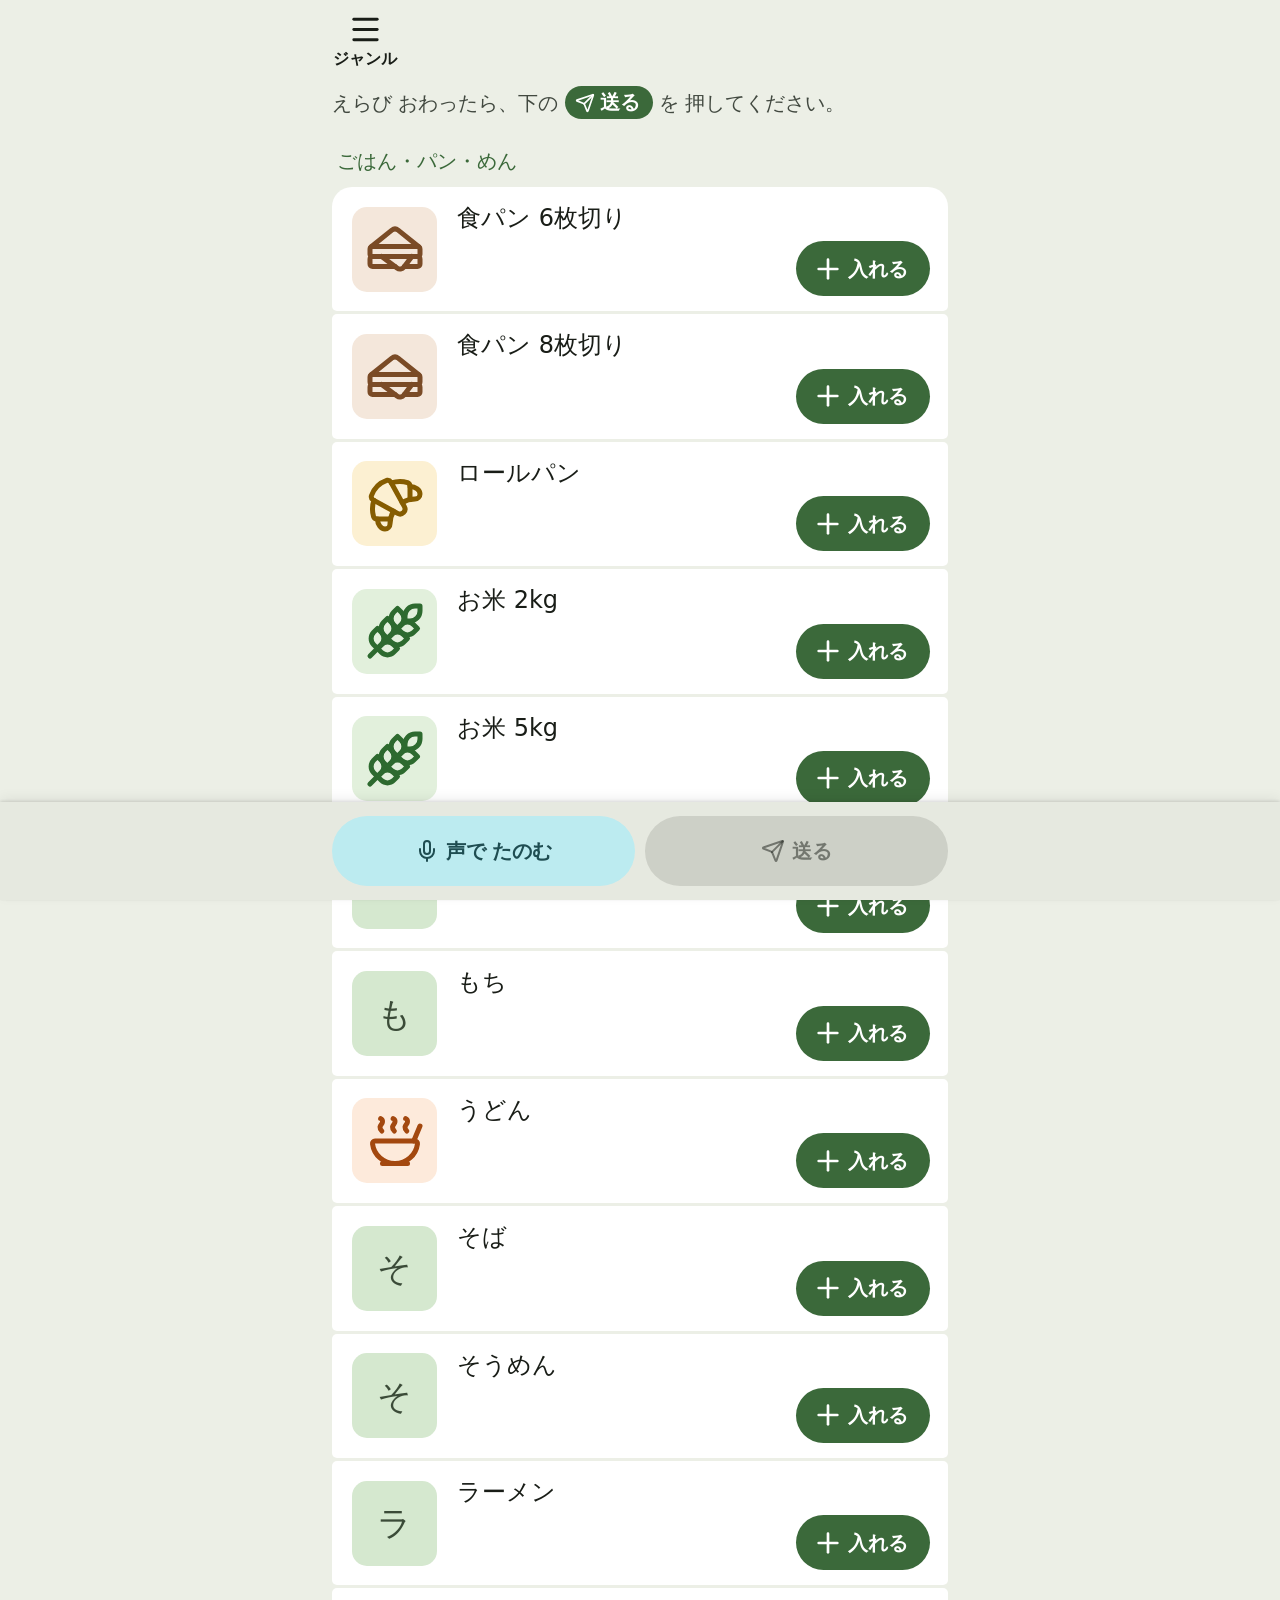
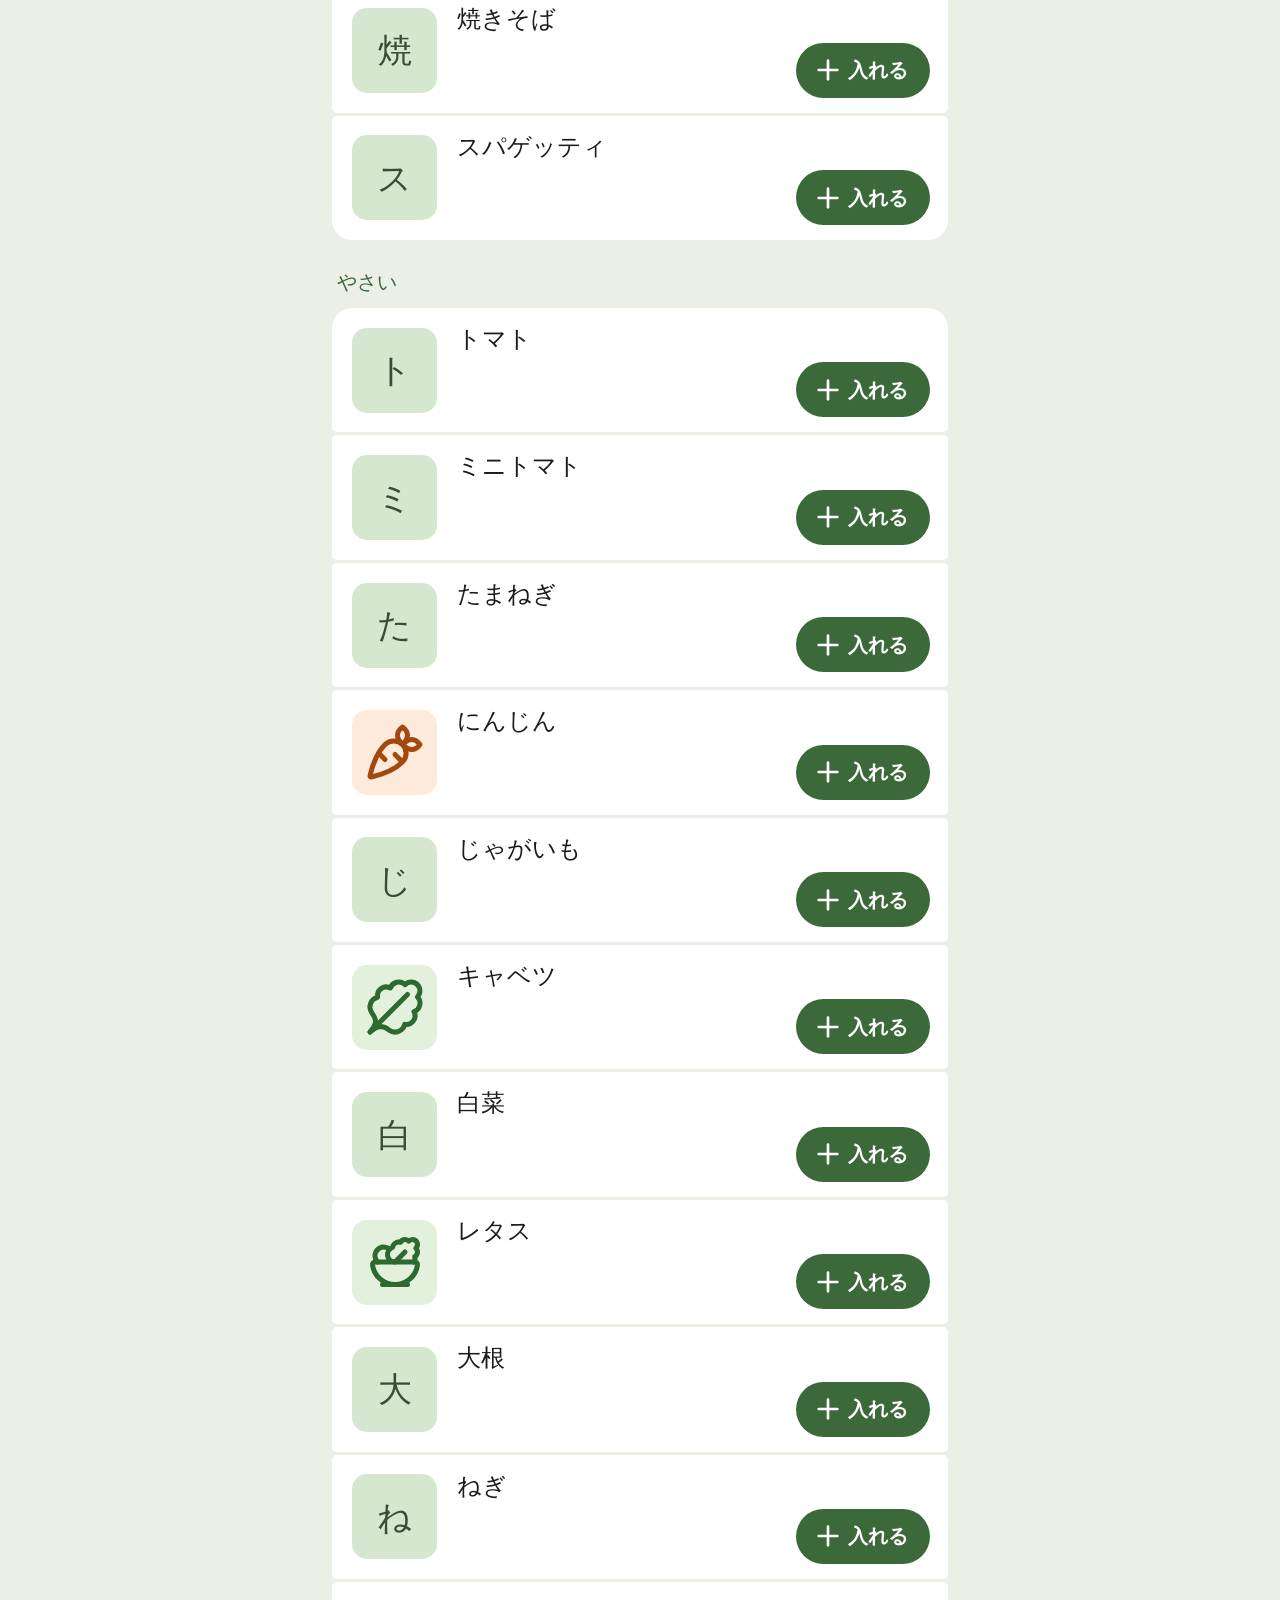
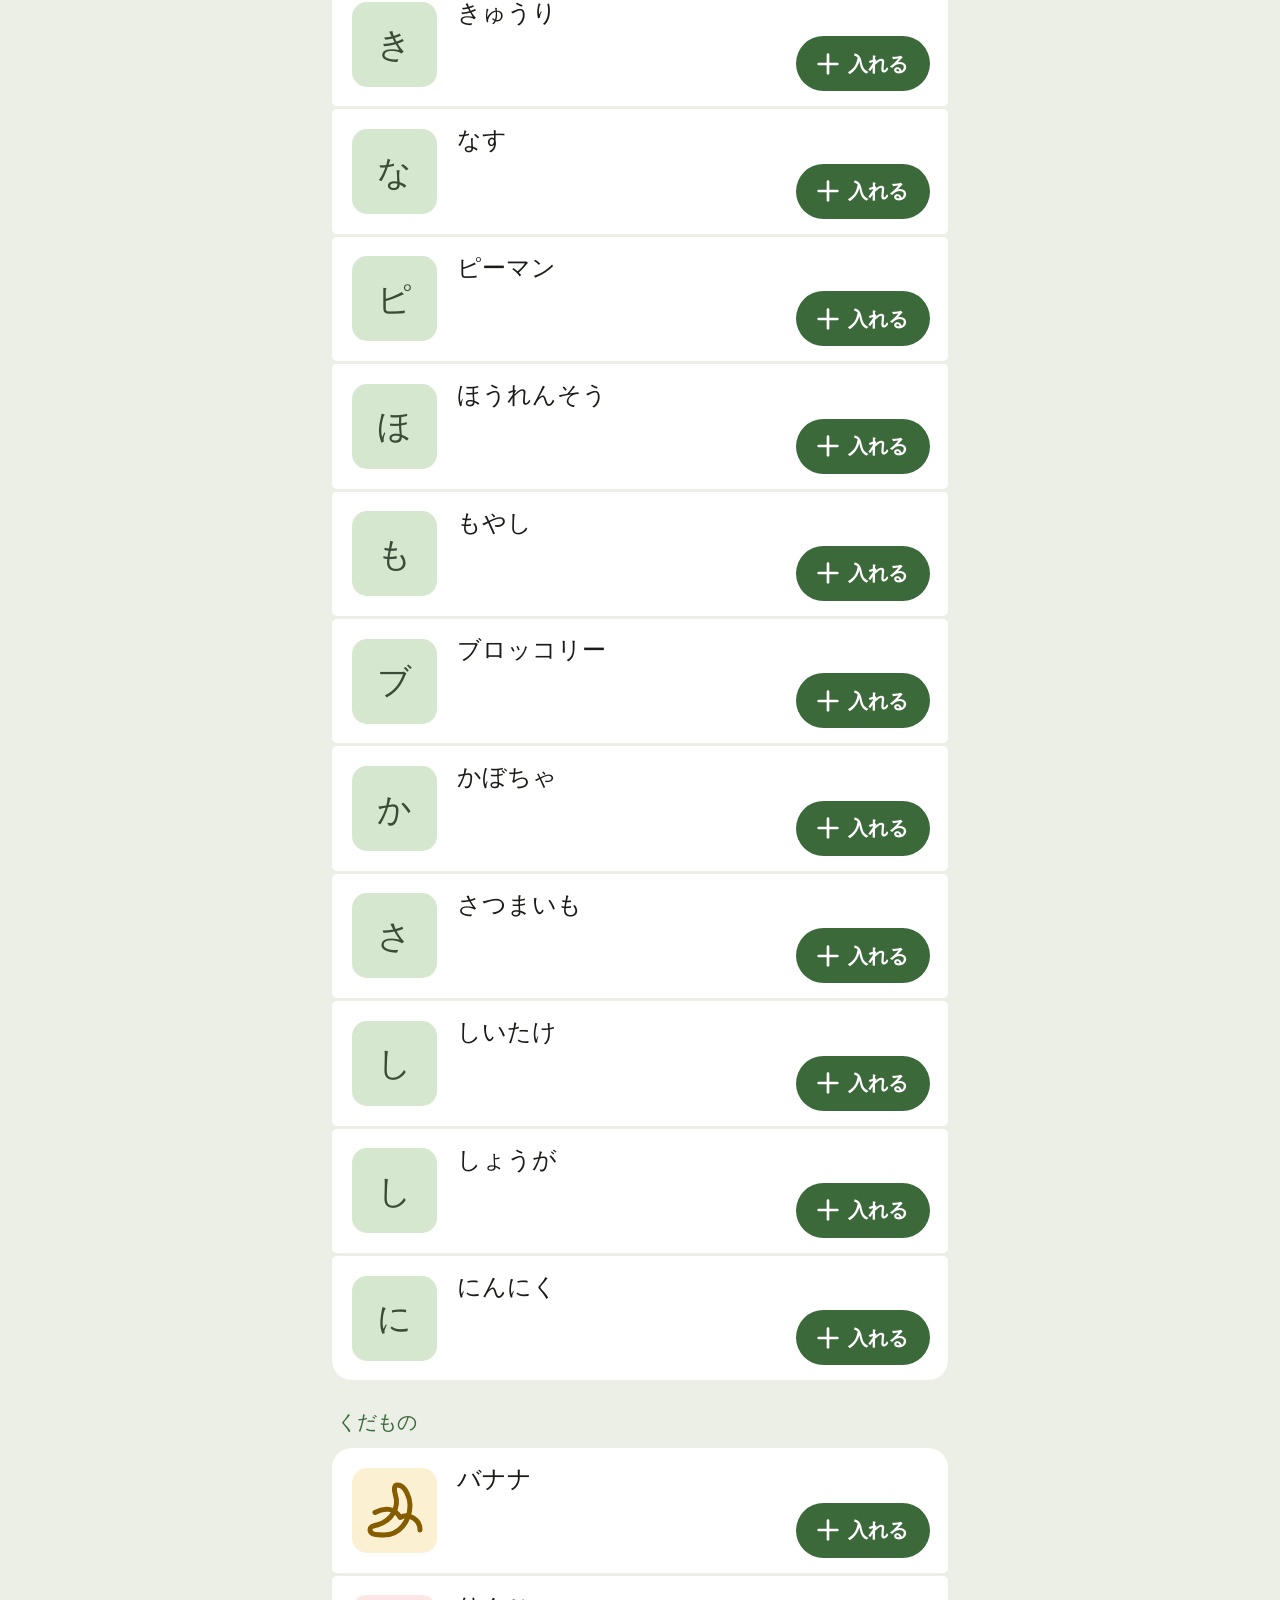
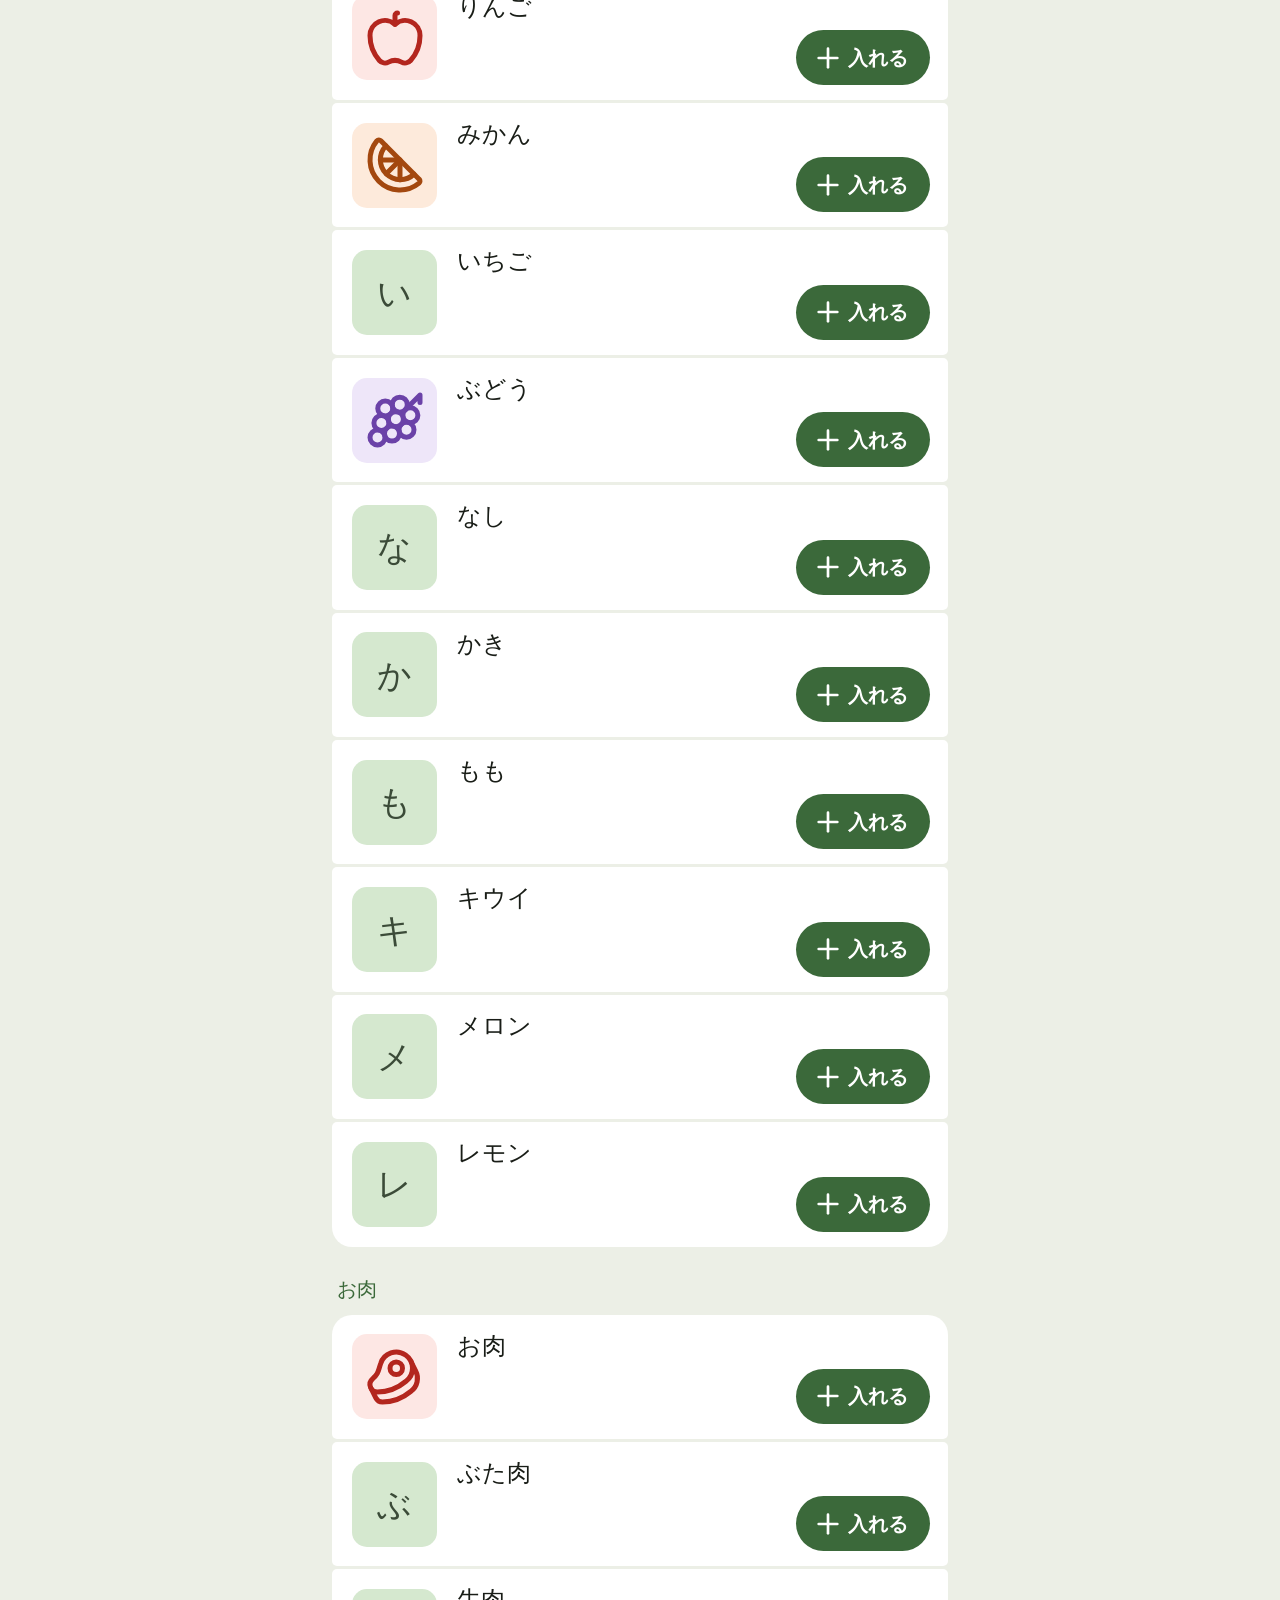
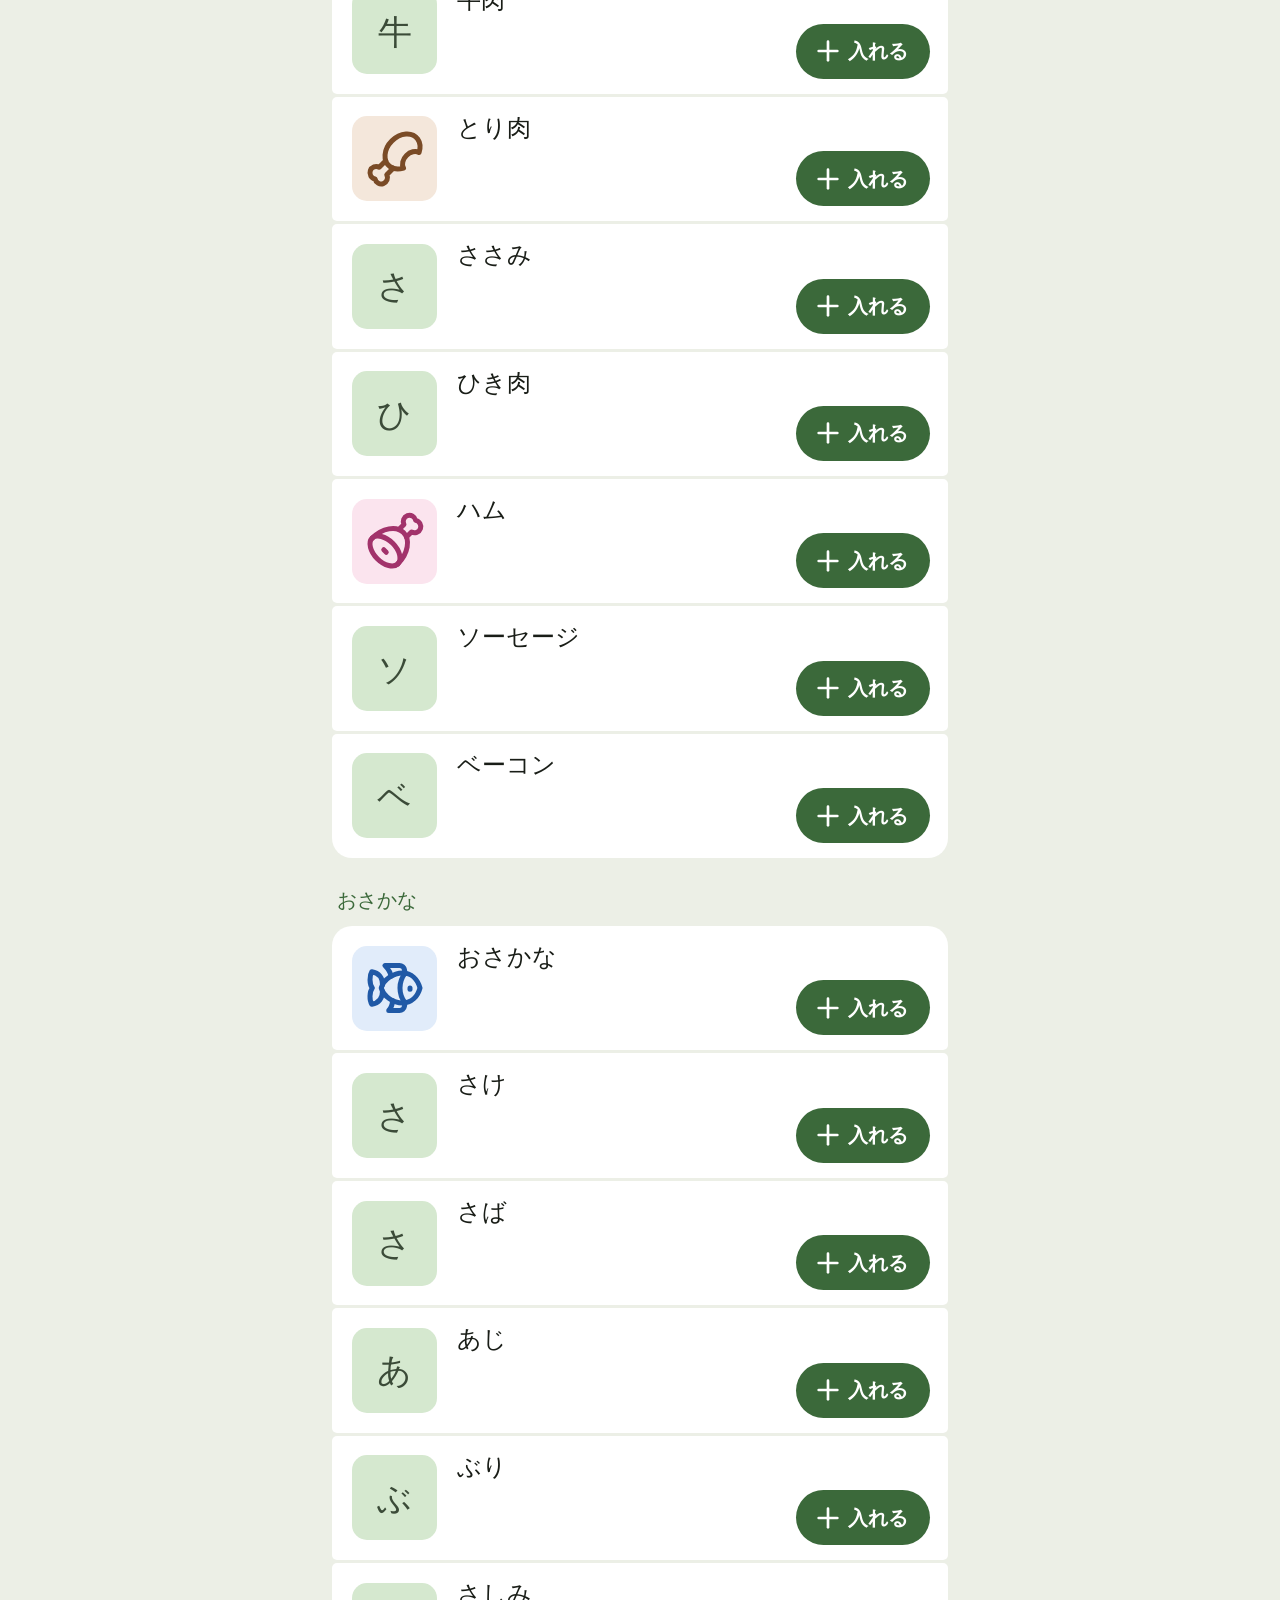
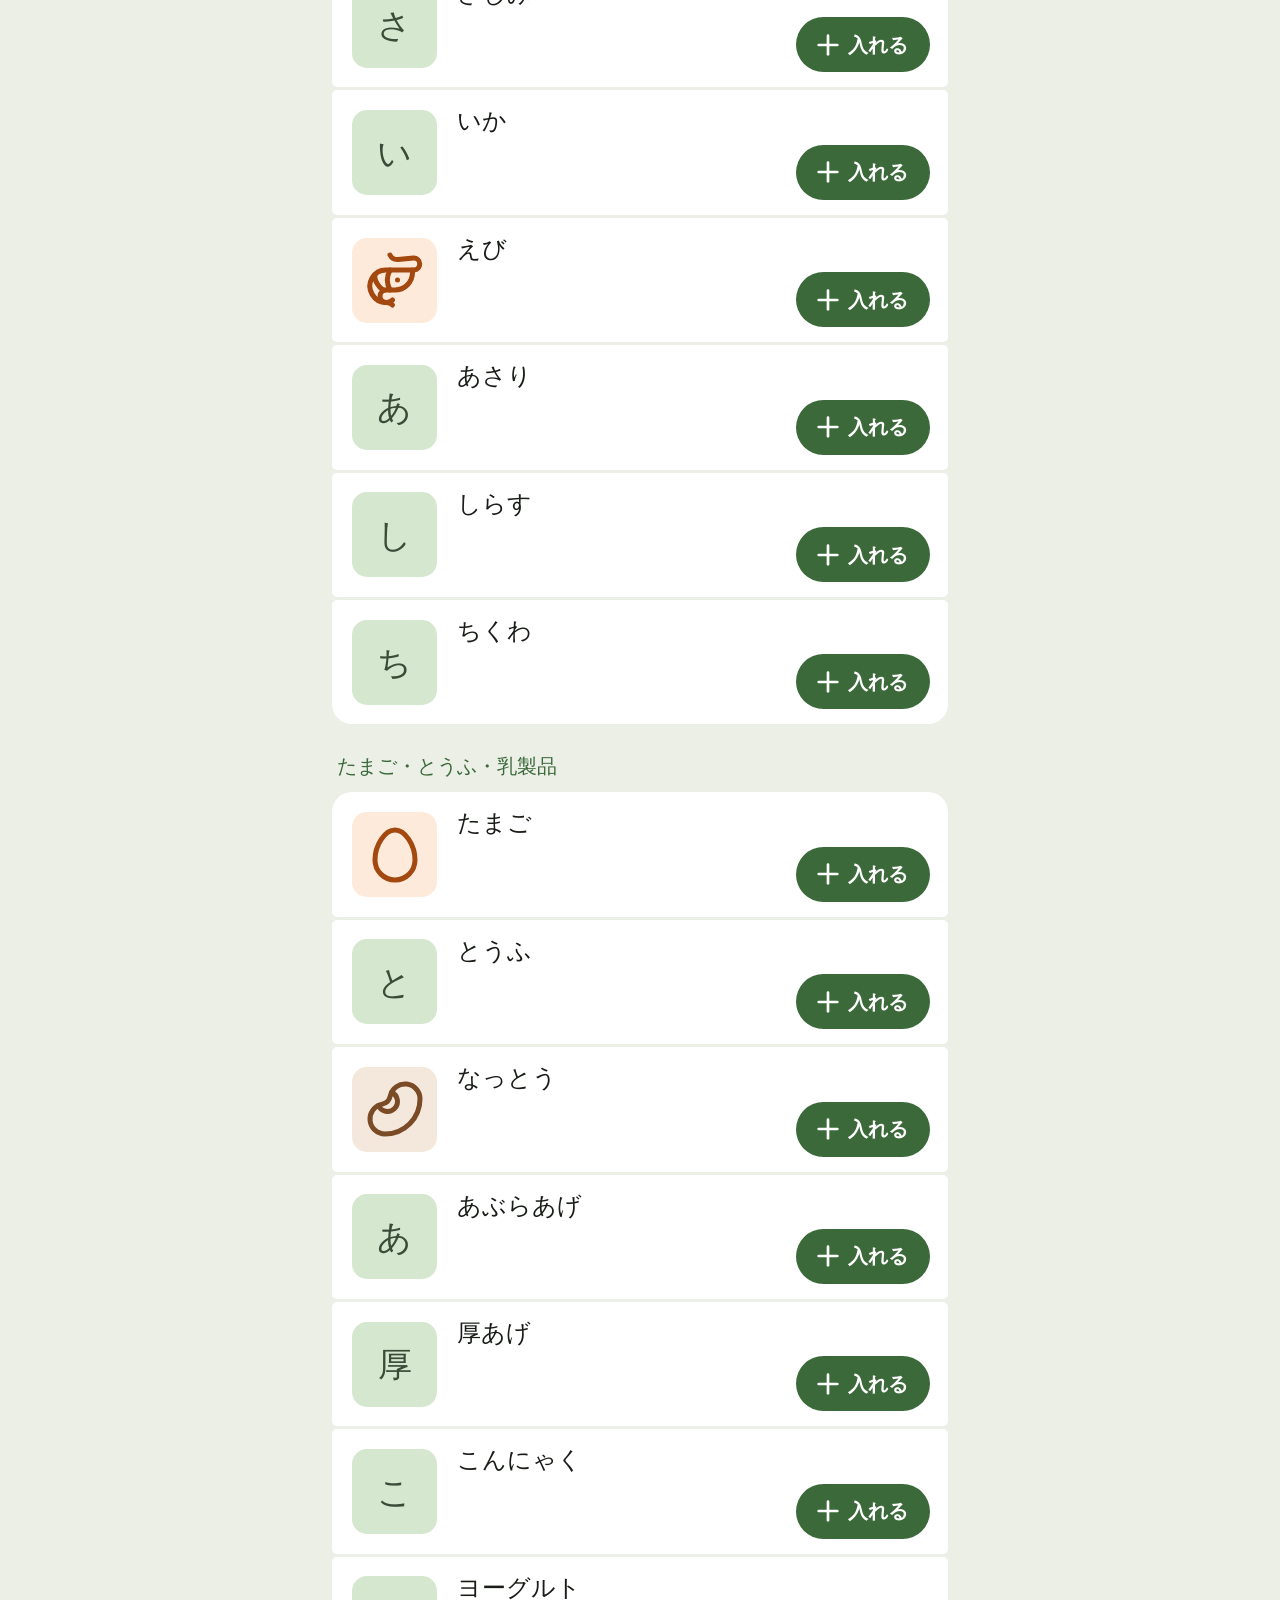
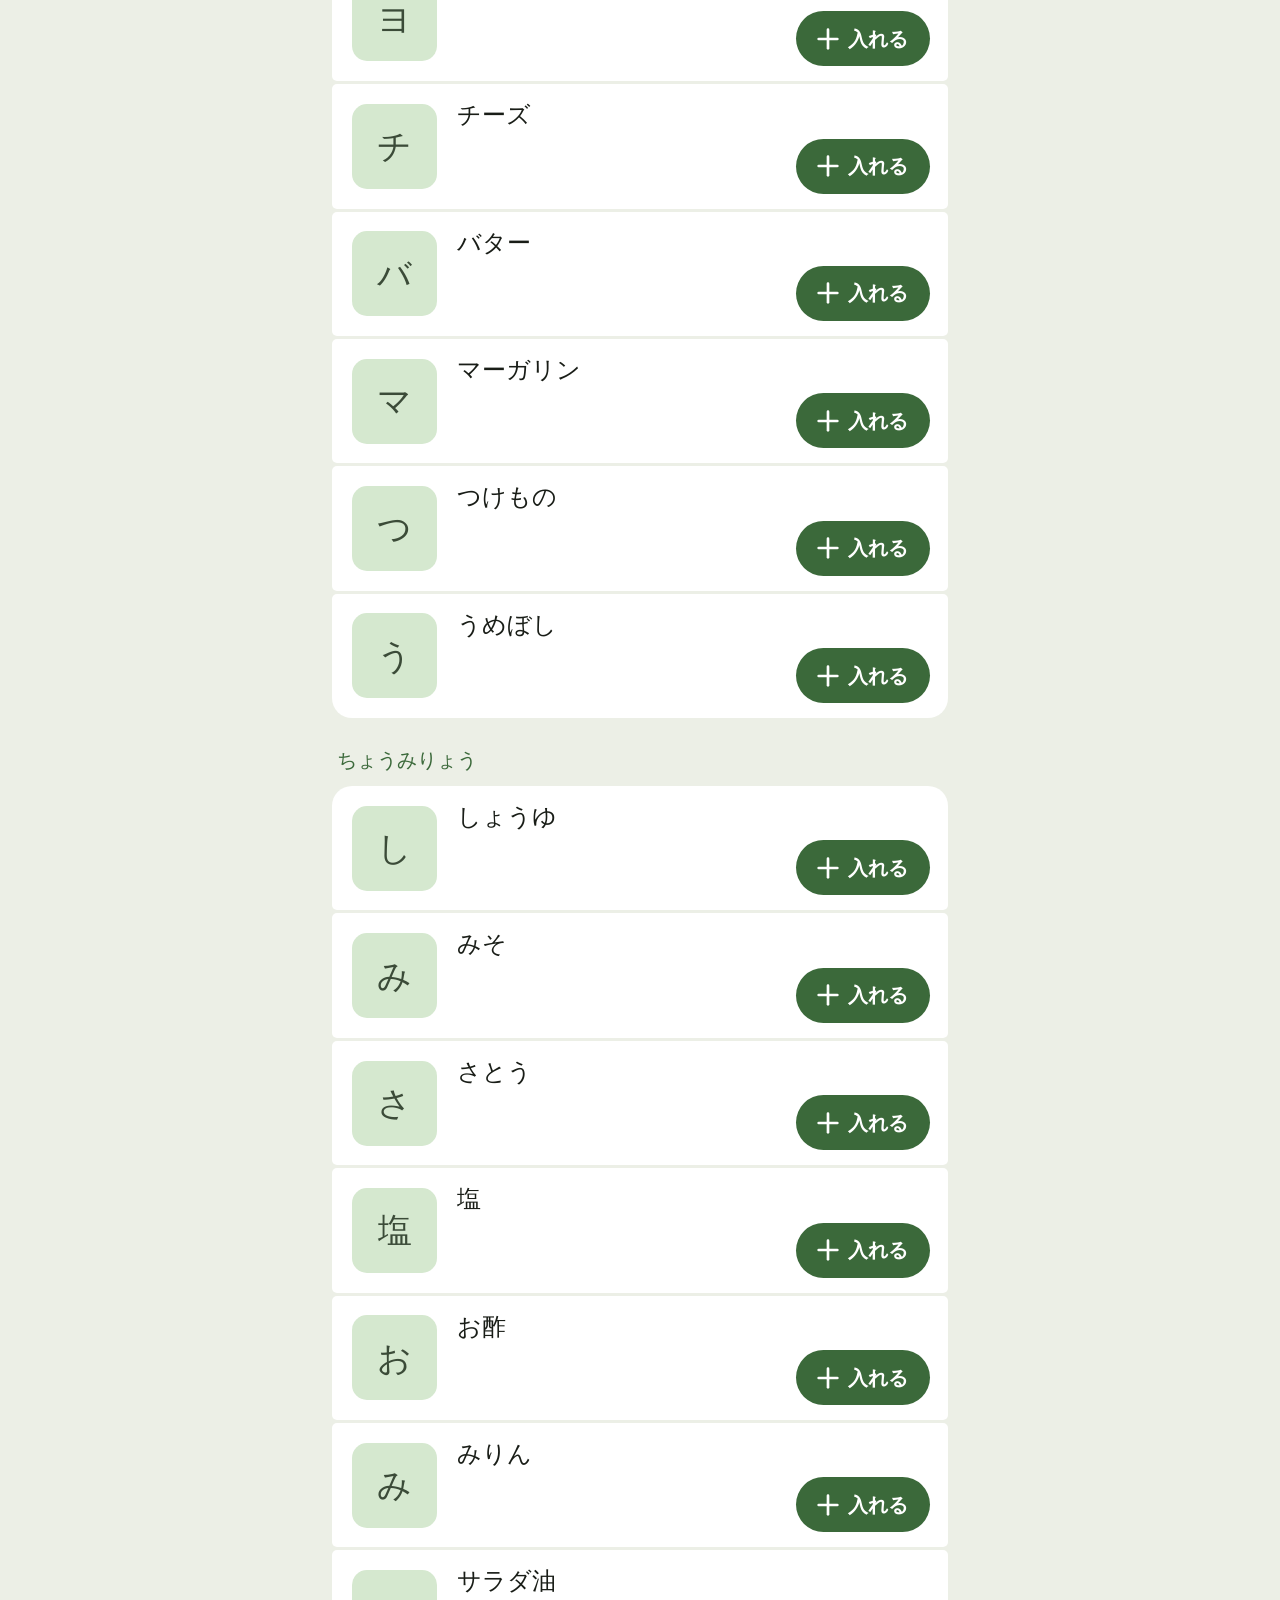
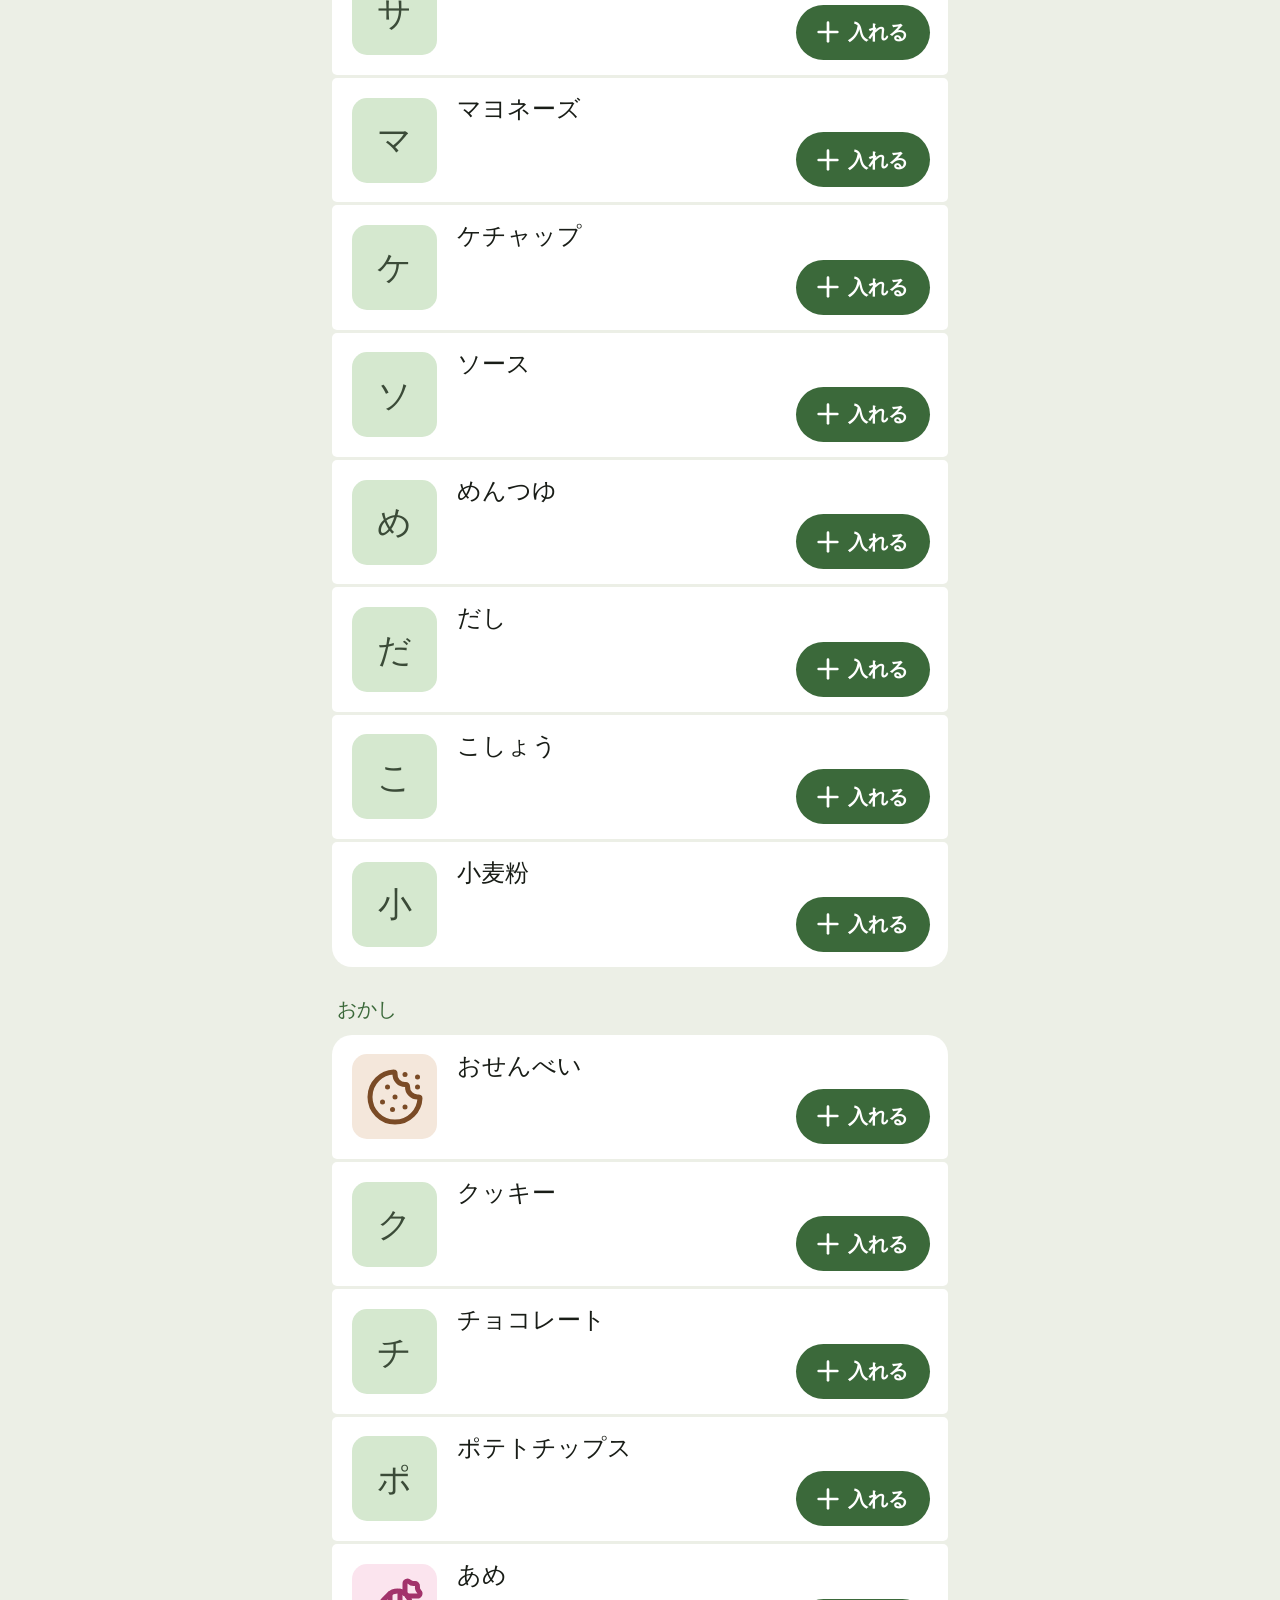
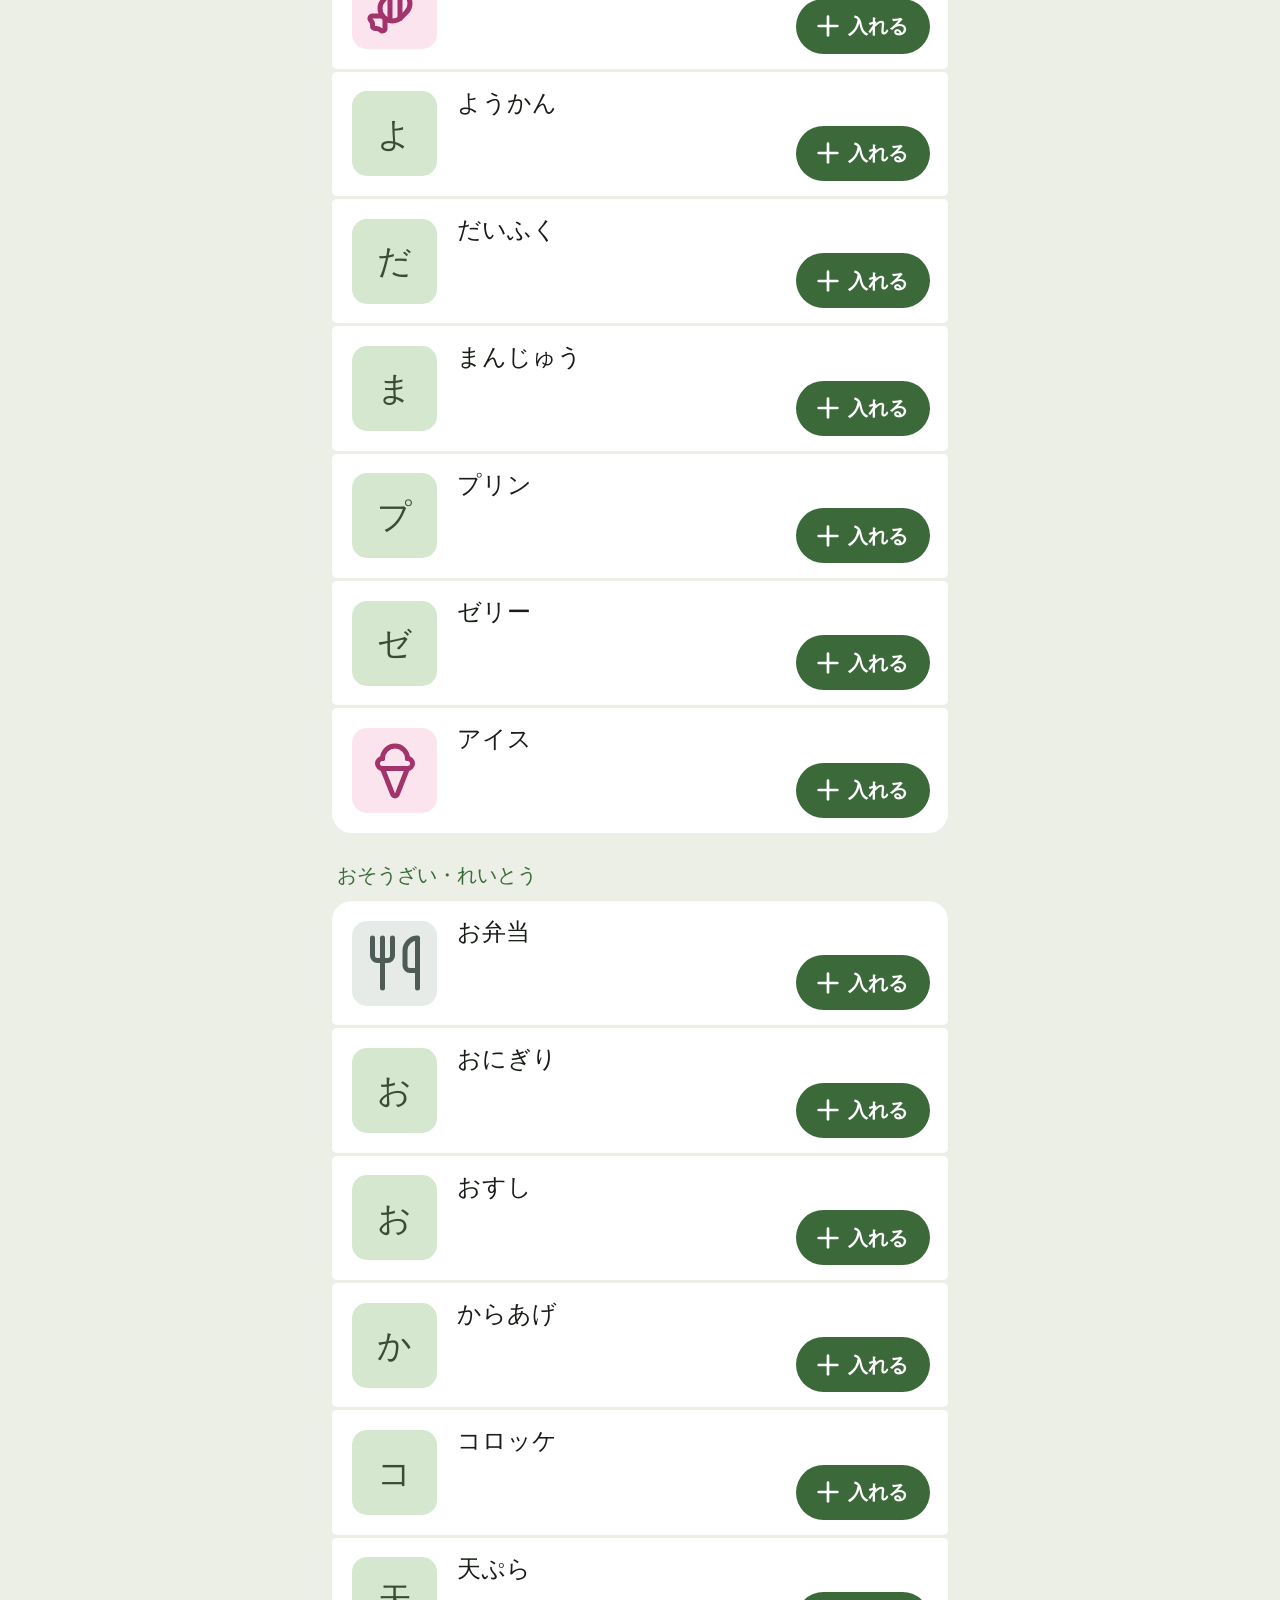
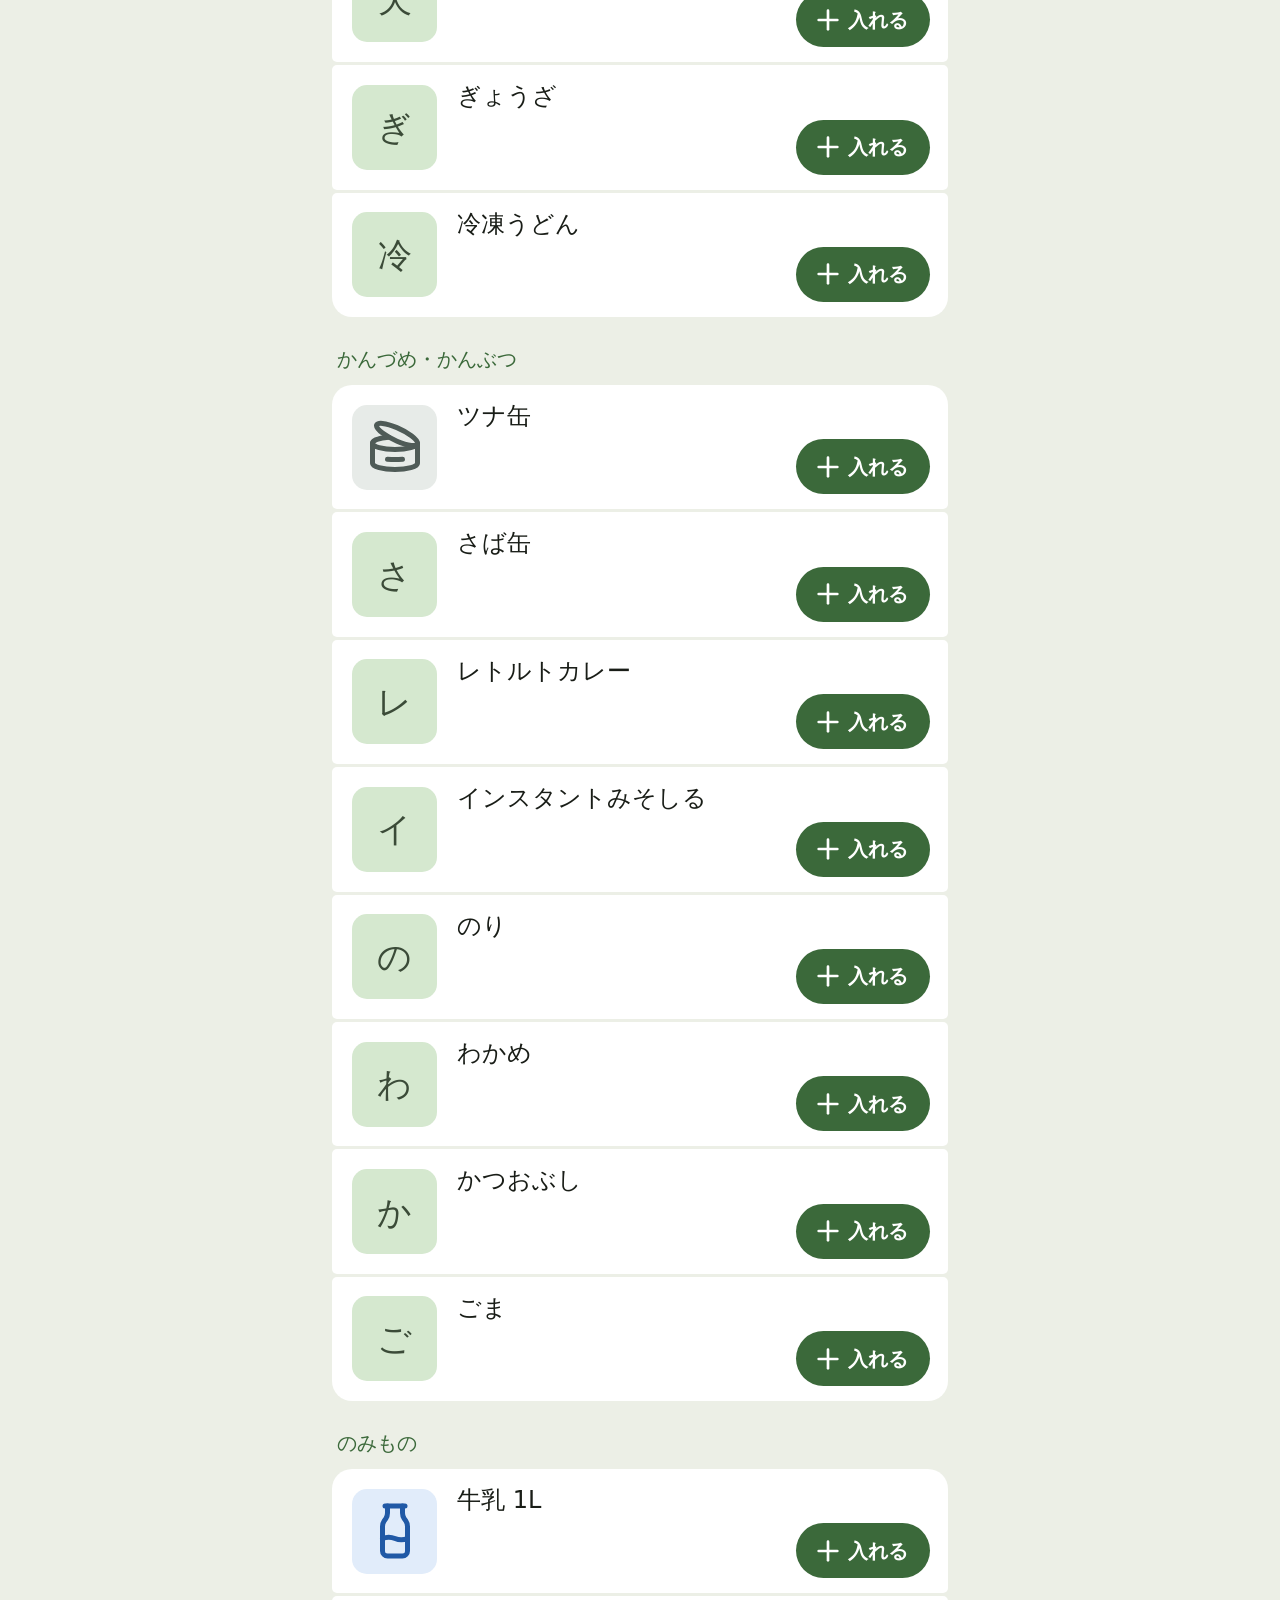
==== index.html @ d00c9600 "品物を ふやすとき、名前の1文字目を絵にする（1.17） - 「品物を ふやす」では 絵・写真を えらばない。名前の 1文字目が 絵に なり、   打つと その字が 見える。「ボタンにする」から ふや" ====
<!doctype html>
<html lang="ja" data-size="m">
<head>
<meta charset="utf-8">
<meta name="viewport" content="width=device-width, initial-scale=1, viewport-fit=cover">
<title>かいものメモ</title>
<meta name="description" content="ほしいものを押すだけで、買い物のお願いをLINEで送れるメモ">
<meta name="theme-color" content="#ecefe6" id="themeColor">
<!-- nothing on this page may talk to another server: what the parent keeps here leaves the phone only through LINE,
     when 「LINEで 送る」 is pressed (a navigation or the share menu, neither of which this policy blocks) -->
<meta http-equiv="Content-Security-Policy" content="default-src 'self'; script-src 'self'; style-src 'self'; img-src 'self' data: blob:; media-src 'self' blob:; connect-src 'self' data: blob:; font-src 'self'; object-src 'none'; base-uri 'none'; form-action 'none'; frame-src 'none'; worker-src 'self'; manifest-src 'self'">
<meta name="referrer" content="no-referrer">
<meta name="mobile-web-app-capable" content="yes">
<meta name="apple-mobile-web-app-capable" content="yes">
<meta name="apple-mobile-web-app-title" content="かいもの">
<link rel="manifest" href="manifest.webmanifest">
<link rel="icon" href="icons/basket-192.png" type="image/png">
<link rel="apple-touch-icon" href="icons/basket-apple-touch.png">
<link rel="stylesheet" href="style.css?v=1.17">
</head>
<body>

<div id="saveBar" class="savebar" role="alert" hidden>
  <div class="wrap">
    <p><b>保存できていません。</b>スマホの 空きが 足りないかもしれません。いらない 写真や アプリを けしてから「もう一度 保存」を 押して ください。</p>
    <div class="btnrow"><button type="button" id="saveRetry" class="btn filled sl">もう一度 保存</button><button type="button" id="saveOut" class="btn outlined sl"><span data-ic="download"></span>書き出して 残す</button></div>
  </div>
</div>

<main id="home">
  <header class="appbar" id="appbar"><div class="wrap">
    <button type="button" id="navBtn" class="navbtn sl" aria-haspopup="dialog" aria-controls="sh-nav" aria-expanded="false"><span data-ic="menu"></span><span class="navlbl">ジャンル</span></button>
  </div></header>
  <p class="wrap placenote" id="placeNote" role="alert" hidden></p>
  <p class="how wrap" id="how">えらび おわったら、下の <span class="g"><span data-ic="send"></span>送る</span> を 押してください。</p>
  <section id="extrasSec" class="wrap" hidden><h2 class="gh">ほかに たのむもの</h2><ul id="extrasList" class="rows"></ul></section>
  <div id="groups" class="wrap"></div>
  <p id="emptyItems" class="wrap note empty" hidden>品物が ありません。下の「家族の設定」から ふやしてください。</p>
  <footer class="foot wrap"><button type="button" id="openSettings" class="btn text quiet sl"><span data-ic="settings"></span>家族の設定</button></footer>
</main>

<nav id="bar" aria-label="送る">
  <div class="wrap">
    <button type="button" id="voiceBtn" class="btn sl"><span data-ic="mic"></span>声で たのむ</button>
    <button type="button" id="sendBtn" class="btn filled sl" aria-disabled="true"><span data-ic="send"></span>送る<span id="sendN" class="badge" hidden></span></button>
  </div>
</nav>

<section id="settings" hidden aria-labelledby="setTitle">
  <header class="topbar"><div class="wrap"><button type="button" id="closeSettings" class="icon-btn sl" aria-label="もどる"><span data-ic="arrow-left"></span></button><h1 id="setTitle">家族の設定</h1></div></header>
  <div class="wrap">
    <p class="note">ここは ご家族（準備をする人）用の 画面です。</p>
    <div class="card" id="welcomeCard" hidden><p><b>はじめて ひらいた 状態です。</b>前に この アプリを 使って いて データが 消えて しまった ときは、ドライブなどの バックアップを 読みこめば 戻せます。</p><div class="btnrow"><button type="button" id="welcomeImport" class="btn filled sl"><span data-ic="upload"></span>ファイルから 読みこむ</button><button type="button" id="welcomeClose" class="btn text sl">とじる</button></div></div>
    <div class="card warn" id="troubleCard" hidden><p id="troubleText"></p><div class="btnrow"><button type="button" id="troubleClose" class="btn text sl">わかった</button></div></div>
    <div class="card warn" id="brokenCard" hidden><p id="brokenText"></p><div class="btnrow"><button type="button" id="brokenGo" class="btn filled sl">自動の 控えを 見る</button><button type="button" id="brokenClose" class="btn text sl">わかった</button></div></div>
    <div class="card" id="backupCard"><p id="backupState"></p><button type="button" id="backupNow" class="btn filled sl"><span data-ic="upload"></span>いま バックアップする</button></div>

    <h2 class="sh">品物</h2>
    <div class="btnrow"><button type="button" id="addItem" class="btn filled sl"><span data-ic="plus"></span>品物を ふやす</button><button type="button" id="photoAll" class="btn tonal sl"><span data-ic="camera"></span>写真で そろえる</button><button type="button" id="sortFreq" class="btn outlined sl"><span data-ic="arrow-down-wide-narrow"></span>よく頼む順に ならべる</button></div>
    <p class="note">絵は どの スマホでも 同じに 出ます。いつも 買う 品物の 写真を とっておくと、いちばん 分かりやすく なります（「写真で そろえる」で 続けて とれます）。ボタンの 場所は 勝手には 変わりません。↑↓ で ならべかえられます。</p>
    <div id="sItems"></div>
    <section class="sgrp" id="trashBox" hidden><h3>けした 品物<span>30日 とっておきます</span></h3><ul class="slist" id="trashList"></ul><button type="button" id="clearTrash" class="btn text sl"><span data-ic="trash-2"></span>ぜんぶ 完全に けす</button></section>

    <h2 class="sh">文字で たのまれたもの</h2>
    <p class="note">文字で 入れたもので よく出てくるものは「ボタンにする」と、次から 押すだけで たのめます。</p>
    <ul id="sExtras" class="slist"></ul>

    <h2 class="sh">文字の大きさ</h2>
    <div class="seg" id="sizeSeg"><button type="button" class="sl" data-v="m"><span data-ic="check"></span>ふつう</button><button type="button" class="sl" data-v="l"><span data-ic="check"></span>大きい</button><button type="button" class="sl" data-v="xl"><span data-ic="check"></span>特大</button></div>
    <p class="sizeprev" id="sizePrev" aria-hidden="true">トイレットペーパー　2パック</p>
    <p class="note">買い物の 画面の 文字が、この 見本の 大きさに なります。</p>

    <h2 class="sh">送り方</h2>
    <div class="seg" id="sendSeg"><button type="button" class="sl" data-v="line"><span data-ic="check"></span>LINEを ひらく</button><button type="button" class="sl" data-v="share"><span data-ic="check"></span>共有メニュー</button></div>
    <p class="note">「LINEで 送る」を 押したときの 動き方です。LINE が うまく ひらかないときは「共有メニュー」に して、出てきた中から LINE を えらんでください。「LINEを ひらく」は 送る 文を アドレスに 入れて 渡すので、スマホに よっては 履歴などに 残る ことが あります。声の メッセージが あるときは、音声ファイルを 渡すため いつも 共有メニューで 送ります。</p>
    <a id="testSend" class="btn outlined sl" href="#" target="_blank" rel="noopener"><span data-ic="send"></span>ためしに 送ってみる</a>
    <label class="mt-xl tf"><input id="toName" type="text" maxlength="20" autocomplete="off" placeholder=" "><span>送る相手の 名前（LINEに 出る 名前）</span><small>送る前の 画面に「①（この名前）を 押す ② 送信を 押す」と 出ます。LINEで この人を お気に入りに しておくと、見つけやすく なります。グループでは なく、その人の 名前に して ください。</small></label>

    <h2 class="sh">画面の 色</h2>
    <div class="seg" id="themeSeg"><button type="button" class="sl" data-v="light"><span data-ic="check"></span>明るい</button><button type="button" class="sl" data-v="dark"><span data-ic="check"></span>暗い</button><button type="button" class="sl" data-v="auto"><span data-ic="check"></span>自動</button></div>
    <p class="note">お年寄りには「明るい」が 読みやすいことが 多いです（黒い 画面の 白い 文字は、白内障や 乱視が あると にじんで 見えやすい）。「自動」は スマホの 設定に 合わせます。</p>

    <h2 class="sh">声で たのむ</h2>
    <p class="note" id="recNote"></p>
    <button type="button" id="testRec" class="btn outlined sl"></button>
    <p class="msg" id="testRecMsg" aria-live="polite"></p>
    <div class="mt-s btnrow" id="testRecDone" hidden>
      <button type="button" id="testRecPlay" class="btn tonal sl"></button>
      <button type="button" id="testVoiceSend" class="btn outlined sl"><span data-ic="send"></span>この声を ためしに 送る</button>
    </div>

    <h2 class="sh">ホーム画面に アイコンを 置く</h2>
    <p class="note" id="installNote"></p>
    <button type="button" id="installBtn" class="btn tonal sl" hidden><span data-ic="smartphone"></span>ホーム画面に アイコンを 作る</button>

    <h2 class="sh" id="backupSec">バックアップ</h2>
    <p class="note">品物と 写真と 設定を、ファイルに して 残します。スマホが こわれたり、機種を かえたり したときに 読みこめば 戻せます。この スマホの 中だけだと、スマホと いっしょに 消えて しまうので、Google ドライブなど スマホの 外に 置いて ください。LINEの トークや Keepメモに 置いた ファイルは、しばらくすると 開けなく なる ことが あるので、バックアップには 使わないで ください。</p>
    <div class="chips" id="backupHistBox"></div>
    <div class="mt-m btnrow"><button type="button" id="backupShare" class="btn filled sl"><span data-ic="cloud-upload"></span>Google ドライブに 保存</button><button type="button" id="verifyBtn" class="btn outlined sl"><span data-ic="file-check"></span>バックアップを たしかめる</button></div>
    <p class="note">「Google ドライブに 保存」を 押すと、共有の メニューが 出ます。「ドライブ」を えらんで「保存」を 押して ください。保存したら「バックアップを たしかめる」で その ファイルを えらぶと、ちゃんと 読めるか 見られます（いまの データは 変わりません）。</p>
    <div class="mt-s btnrow"><button type="button" id="exportBtn" class="btn outlined sl"><span data-ic="download"></span>この スマホに 書き出す</button><button type="button" id="importBtn" class="btn outlined sl"><span data-ic="upload"></span>ファイルから 読みこむ</button><button type="button" id="undoImport" class="btn text sl" hidden><span data-ic="history"></span><span class="lbl">読みこむ前に もどす</span></button></div>
    <p class="note">ドライブには 新しい 3つほど 残して、古い バックアップは けして かまいません。パスワードを かけた ファイルは、アプリが なくても <a href="tools/open-backup.html" target="_blank" rel="noopener">開く ページ</a> で 開けます（その ページは 保存して おけます）。</p>
    <p class="note">「この スマホに 書き出す」は、スマホの「ダウンロード」に 置きます。ここは ほかの アプリからも 見える 場所なので、ドライブに 入れたら、ファイルアプリの「ダウンロード」から けして おくと 安心です。<span id="dlState"></span></p>
    <input type="file" id="importFile" accept=".json,.txt,application/json,text/plain" hidden>
    <input type="file" id="verifyFile" accept=".json,.txt,application/json,text/plain" hidden>
    <p class="mt-l note" id="persistNote"></p>
    <button type="button" id="persistBtn" class="btn tonal sl" hidden>消えにくく する</button>
    <p class="note" id="usage"></p>

    <h2 class="sh">自動の 控え</h2>
    <p class="note">週に 1回（中身が かわった ときだけ）と、アプリが 新しく なる 前に、この スマホの 中に 自動で 控えを 取ります（週の 控えは 3つ、新しく なる 前の 控えは 2つまで）。品物や 写真を まちがえて かえた ときに 戻せます。スマホが こわれると 控えも 消えるので、バックアップも して ください。</p>
    <ul class="slist" id="copyList"></ul>
    <button type="button" id="clearCopies" class="btn text sl" hidden><span data-ic="trash-2"></span>控えを ぜんぶ けす</button>
    <p class="lbl-above note">控えを 残す 日数</p>
    <div class="seg" id="copyDaysSeg"><button type="button" class="sl" data-v="30"><span data-ic="check"></span>30日</button><button type="button" class="sl" data-v="60"><span data-ic="check"></span>60日</button><button type="button" class="sl" data-v="90"><span data-ic="check"></span>90日</button></div>

    <h2 class="sh">この スマホの チェック</h2>
    <p class="note">保存・写真・録音・共有・パスワードが、この スマホで 使えるかを その場で ためします（いまの データは 変わりません）。親の スマホで 一度 ためして おくと 安心です。</p>
    <button type="button" id="selfCheck" class="btn outlined sl"><span data-ic="file-check"></span>チェックする</button>
    <ul class="checks" id="checkList"></ul>

    <h2 class="sh">家族の設定の 暗証番号</h2>
    <p class="note" id="pinState"></p>
    <div class="btnrow"><button type="button" id="pinSet" class="btn outlined sl"><span data-ic="lock"></span><span class="lbl">暗証番号を つける</span></button><button type="button" id="pinOff" class="btn text sl" hidden>はずす</button></div>

    <h2 class="sh">データの 扱い</h2>
    <ul class="facts">
      <li>品物・写真・録音・送った記録・設定は、この スマホの 中だけに 保存します。作った人にも、ほかの だれにも 送られません。</li>
      <li>外に 出るのは、「LINEで 送る」を 押して LINE で 送信した ときの、リストの 文と 声の ファイルだけです。</li>
      <li id="factKeep">送った記録は 3か月、送らなかった 録音は 7日で、自動で けします。</li>
      <li>写真は 保存する ときに 描き直すので、撮った 場所などの 情報は 残りません。名前や 住所が 写らない ように 撮って ください（くすりの 袋や 届いた 箱の ラベルなど）。</li>
      <li>Chrome の 設定で「閲覧データ」や「サイトの データ」を 消すと、この アプリの データも 消えます。消す 前に バックアップを して ください。お店などで スマホの 片づけを たのむ ときも 同じです。</li>
      <li>スマホを なくした ときは、Google の「デバイスを 探す」で スマホの 中身を 遠くから 消せます。</li>
      <li>送って いない 声の メッセージは、バックアップに 入りません（送るまでの あいだだけ この スマホに 残ります）。</li>
      <li>送った リストは、相手の スマホの 通知にも 出る ことが あります。気に なる ときは、相手の LINE の 通知で メッセージの 内容を 出さない 設定に して もらって ください。</li>
      <li>送る 相手は、1人と 話す トークに して ください。グループに 送ると、全員に 届きます。</li>
      <li>スマホには 画面ロック（暗証番号や 指紋）を かけて おいて ください。かけて いないと、スマホを 拾った 人が 写真や 記録を 見られます。</li>
      <li>送り方が「LINEを ひらく」の ときは、送る 文を LINE の アドレスに 入れて 渡します。スマホに よっては、ブラウザの 履歴などに 残る ことが あります。気に なる ときは「共有メニュー」に して ください。</li>
      <li>バックアップの ファイルには、品物と 写真と 設定（えらんだ ときは 送った記録も）が 入ります。置いた 場所で 大切に 保管して ください。</li>
      <li>書き出した ファイルや ドライブの バックアップは、この アプリの「データを ぜんぶ けす」では 消えません。</li>
      <li id="factCopies">この スマホの 中には、自動の 控え（週の 控え 3つと、新しく なる 前の 控え 2つ。60日まで）、けした 品物（30日）、ファイルを 読みこむ 前の 状態（7日）も 残ります。「送った記録を けす」は 控えの 中の 記録も けします。「データを ぜんぶ けす」は これらも ぜんぶ けします。</li>
      <li>パスワードを かけた バックアップは、パスワードを 知って いる 人しか 読めません。</li>
      <li>古い 記録や 控えは、スマホの 時計で 日数を 数えて 片づけます。時計が 大きく ずれて いる ときは、片づけを 止めます。</li>
    </ul>
    <p class="note warnnote" id="clockNote" hidden>スマホの 時計が ずれて いるようです。日付と 時刻を たしかめて ください。合うまで、古い 記録や 控えを 日付で けすのは 止めて います。</p>
    <p class="lbl-above note">送った 記録を 残す 長さ</p>
    <div class="seg" id="keepSeg"><button type="button" class="sl" data-v="one"><span data-ic="check"></span>1回分</button><button type="button" class="sl" data-v="month"><span data-ic="check"></span>1か月</button><button type="button" class="sl" data-v="three"><span data-ic="check"></span>3か月</button></div>
    <div class="datarow"><p id="histState"></p><button type="button" id="clearHist" class="btn outlined sl"><span data-ic="trash-2"></span>送った記録を けす</button></div>
    <div class="datarow"><p id="voiceState"></p><button type="button" id="clearVoices" class="btn outlined sl"><span data-ic="trash-2"></span>録音を ぜんぶ けす</button></div>

    <h2 class="sh danger-h">この スマホの データを けす</h2>
    <p class="note">スマホを 人に ゆずる ときなどに。品物・写真・送った記録・録音・設定を ぜんぶ けして、はじめの 状態に 戻します。先に バックアップを しておけば、あとで 読みこんで 戻せます。書き出した ファイルや ドライブの バックアップは 残ります。</p>
    <button type="button" id="wipeAll" class="btn danger sl"><span data-ic="trash-2"></span>データを ぜんぶ けす</button>

    <p class="ver">かいものメモ 1.17</p>
  </div>
</section>

<div class="layer" id="sh-confirm" hidden role="dialog" aria-modal="true" aria-labelledby="cTitle">
  <div class="scrim" data-close></div>
  <div class="sheet split">
    <div class="sheet-body"><div class="wrap">
      <h2 id="cTitle">これを 送ります</h2>
      <ul class="clist" id="clist"></ul>
      <h3 class="h3">いつまでに？ <small>（えらばなくても だいじょうぶ）</small></h3>
      <div class="chips" id="whenChips"></div>
      <div class="acts"><button type="button" id="clearAll" class="btn text danger-t sl"><span data-ic="trash-2"></span>えらんだものを ぜんぶ けす</button></div>
    </div></div>
    <div class="sheet-foot"><div class="wrap">
      <p class="steps-t" id="stepsT"></p>
      <ol class="steps" id="steps"></ol>
      <div class="acts">
        <a id="lineSend" class="btn filled big sl" href="#" target="_blank" rel="noopener"><span data-ic="send"></span>LINEで 送る</a>
        <button type="button" class="btn outlined big sl" data-close>もどって なおす</button>
      </div>
    </div></div>
  </div>
</div>

<div class="layer dialog" id="sh-sent" hidden role="dialog" aria-modal="true" aria-labelledby="sentTitle">
  <div class="scrim"></div>
  <div class="sheet"><div class="wrap">
    <div class="hero"><span data-ic="send"></span></div>
    <h2 id="sentTitle">LINEで 送れましたか？</h2>
    <p class="note">送れたら、えらんだものを 空にします。</p>
    <div class="acts">
      <button type="button" id="sentYes" class="btn filled big sl">はい、送れました</button>
      <button type="button" id="sentNo" class="btn outlined big sl">いいえ、まだです</button>
    </div>
  </div></div>
</div>

<div class="layer" id="sh-voice" hidden role="dialog" aria-modal="true" aria-labelledby="vTitle">
  <div class="scrim" data-close></div>
  <div class="sheet"><div class="wrap">
    <h2 id="vTitle">声で たのむ</h2>
    <p class="msg vmsg" id="voiceMsg" aria-live="polite"></p>
    <button type="button" id="recBtn" class="btn micbig sl"></button>
    <div class="level" id="recLevel" hidden><span></span></div>
    <div class="vdone" id="recDone" hidden>
      <button type="button" id="recPlay" class="btn tonal big sl"></button>
      <button type="button" id="recAgain" class="btn outlined sl"><span data-ic="rotate-ccw"></span>とりなおす</button>
    </div>
    <div id="typeBox" hidden><label class="mt-only tf"><textarea id="voiceText" rows="3" placeholder=" "></textarea><span>ほしいもの（文字で）</span></label></div>
    <div class="acts">
      <button type="button" id="voiceAdd" class="btn filled big sl"><span data-ic="plus"></span>リストに 入れる</button>
      <button type="button" class="btn outlined big sl" data-close>やめる</button>
      <button type="button" id="typeToggle" class="btn text quiet sl"><span data-ic="keyboard"></span>文字で 入れるときは こちら</button>
    </div>
  </div></div>
</div>

<div class="layer drawer" id="sh-nav" hidden role="dialog" aria-modal="true" aria-labelledby="navTitle">
  <div class="scrim" data-close></div>
  <nav class="drawer-panel" aria-labelledby="navTitle">
    <div class="drawer-head"><h2 id="navTitle">ジャンル</h2><button type="button" class="navbtn end sl" data-close><span data-ic="x"></span><span class="navlbl">とじる</span></button></div>
    <ul class="navlist" id="navList"></ul>
  </nav>
</div>

<div class="layer dialog" id="sh-ask" hidden role="dialog" aria-modal="true" aria-labelledby="askTitle">
  <div class="scrim" data-close></div>
  <div class="sheet"><div class="wrap">
    <h2 id="askTitle"></h2>
    <p class="note" id="askText"></p>
    <div class="acts">
      <button type="button" id="askOk" class="btn filled big sl"></button>
      <button type="button" id="askNo" class="btn outlined big sl"></button>
    </div>
  </div></div>
</div>

<div class="layer" id="sh-edit" hidden role="dialog" aria-modal="true" aria-labelledby="editTitle">
  <div class="scrim" data-close></div>
  <div class="sheet split">
    <div class="sheet-body"><div class="wrap">
    <h2 id="editTitle"></h2>
    <label class="tf"><input id="fName" type="text" maxlength="30" autocomplete="off" placeholder=" "><span>なまえ</span></label>
    <div class="fl"><span class="fl-t" id="fPicT">絵・写真</span>
      <div class="picrow"><span id="fPicBox"></span><small id="fAutoNote" class="autonote" hidden>名前の 1文字目が 絵に なります。</small><button type="button" id="fPhoto" class="btn tonal sl"><span data-ic="camera"></span>写真を とる・えらぶ</button><button type="button" id="fNoPhoto" class="btn text sl" hidden><span data-ic="image-off"></span>写真を やめる</button></div>
      <input id="fPhotoFile" type="file" accept="image/*" hidden>
      <small id="fPhotoNote" hidden>写真が あるときは、写真が 出ます。</small>
      <small class="photohint" id="fPhotoHint">名前や 住所が 写らない ように 撮って ください。</small>
      <div class="pics" id="fPics" role="group" aria-label="絵"></div>
    </div>
    <div class="fl"><span class="fl-t">数え方</span>
      <div class="chips" id="fUnits"></div>
      <label class="tf inline"><input id="fUnitOther" type="text" maxlength="6" autocomplete="off" placeholder=" "><span>ほかの数え方</span></label>
      <small id="fUnitNote" hidden>g は 100g ずつ ふえます。</small>
    </div>
    <label class="tf"><input id="fNote" type="text" maxlength="30" autocomplete="off" placeholder=" "><span>くわしく</span><small>名前の下と、LINE の文に 小さく入ります。</small></label>
    <div class="fl"><span class="fl-t">グループ</span><div class="chips" id="fGroup"></div></div>
    <div class="fl" id="fCopyBox"><button type="button" id="fCopy" class="btn tonal sl"><span data-ic="copy-plus"></span>この品物を もとに ふやす</button>
      <small class="fl-help">大きさや 種類が ちがう ものは、べつの 品物に します。絵・写真・数え方は 同じに なります。</small></div>
    <div class="acts"><button type="button" id="fDelete" class="btn text danger-t sl"><span data-ic="trash-2"></span>この品物を けす</button></div>
    </div></div>
    <div class="sheet-foot"><div class="wrap">
      <div class="acts">
        <button type="button" id="fSave" class="btn filled big sl"><span data-ic="check"></span>保存する</button>
        <button type="button" class="btn outlined big sl" data-close>やめる</button>
      </div>
    </div></div>
  </div>
</div>

<div class="layer" id="sh-photo" hidden role="dialog" aria-modal="true" aria-labelledby="photoTitle">
  <div class="scrim" data-close></div>
  <div class="sheet"><div class="wrap">
    <h2 id="photoTitle">写真で そろえる</h2>
    <p class="note" id="photoCount"></p>
    <div class="photostep" id="photoStep"></div>
    <p class="note photohint">名前や 住所が 写らない ように 撮って ください（くすりの 袋や 届いた 箱の ラベルなど）。</p>
    <input id="photoFile" type="file" accept="image/*" capture="environment" hidden>
    <div class="acts">
      <button type="button" id="photoTake" class="btn filled big sl"><span data-ic="camera"></span><span class="lbl">写真を とる</span></button>
      <button type="button" id="photoNext" class="btn outlined big sl"><span data-ic="arrow-right"></span>つぎの 品物へ</button>
      <button type="button" class="btn text sl" data-close>おわる</button>
    </div>
  </div></div>
</div>

<div class="layer" id="sh-peek" hidden role="dialog" aria-modal="true" aria-labelledby="peekTitle">
  <div class="scrim" data-close></div>
  <div class="sheet split">
    <div class="sheet-body"><div class="wrap">
      <h2 id="peekTitle"></h2>
      <p class="note" id="peekText"></p>
      <ul class="slist" id="peekList"></ul>
    </div></div>
    <div class="sheet-foot"><div class="wrap">
      <div class="acts"><button type="button" class="btn outlined big sl" data-close>とじる</button></div>
    </div></div>
  </div>
</div>

<div class="layer dialog" id="sh-pass" hidden role="dialog" aria-modal="true" aria-labelledby="passTitle">
  <div class="scrim" data-close></div>
  <div class="sheet"><div class="wrap">
    <h2 id="passTitle"></h2>
    <p class="note" id="passText"></p>
    <label class="tf"><input id="passIn" type="password" autocomplete="new-password" maxlength="64" placeholder=" "><span id="passLabel">パスワード</span><small id="passHint"></small></label>
    <label class="tf" id="passAgainBox"><input id="passAgain" type="password" autocomplete="new-password" maxlength="64" placeholder=" "><span>もう一度</span><small>同じ パスワードを もう一度</small></label>
    <label class="tf" id="passHintBox" hidden><input id="passHintIn" type="text" maxlength="40" autocomplete="off" placeholder=" "><span>ヒント（なくても よい）</span><small>どこに 書いて しまったか など。パスワード そのものは 書かないで ください</small></label>
    <p class="msg" id="passMsg" aria-live="polite"></p>
    <div class="acts">
      <button type="button" id="passOk" class="btn filled big sl">つぎへ</button>
      <button type="button" id="passNo" class="btn outlined big sl" data-close>やめる</button>
    </div>
  </div></div>
</div>

<div id="toast" role="status" aria-live="polite" hidden></div>

<script src="check.js?v=1.17"></script>
<script src="app.js?v=1.17"></script>
</body>
</html>
---- style.css ----
/* かいものメモ: the styles (moved out of index.html in 1.9, so the page allows no inline styles at all) */
/* かいものメモ follows Material Design 3 (m3.material.io), the design language of the parent's Android phone, with its
   2025 Expressive parts: a segmented list whose picked row rounds out, round buttons that square off while pressed,
   a docked toolbar in place of the bottom app bar, a connected button group in place of segmented buttons.
   It is made for people who find typing hard, so M3's sizes are scaled up: a 20px root (Body Large
   16sp at 125%; 23 and 26 from 家族の設定), targets of 52px or more, no swipes, a long press that counts as a press,
   and rows that never move by themselves, because the parent finds things by where they were last time.
   The icons and the item pictures are Lucide's (lucide.dev), which the family chose: one drawing on every phone,
   where emoji looked different from phone to phone. */
:root{
  /* M3 colour roles: the Tonal Spot scheme of seed #3E8E41, from Google's material-color-utilities 0.3.0 */
  --md-primary:#3b693a;--md-on-primary:#ffffff;--md-primary-container:#bcf0b4;--md-on-primary-container:#235024;
  --md-secondary:#52634f;--md-on-secondary:#ffffff;--md-secondary-container:#d5e8cf;--md-on-secondary-container:#3b4b38;
  --md-tertiary:#38656a;--md-on-tertiary:#ffffff;--md-tertiary-container:#bcebf0;--md-on-tertiary-container:#1f4d52;
  --md-error:#ba1a1a;--md-on-error:#ffffff;--md-error-container:#ffdad6;--md-on-error-container:#93000a;
  --md-surface:#f7fbf1;--md-surface-container-lowest:#ffffff;--md-surface-container-low:#f1f5ec;--md-surface-container:#ecefe6;
  --md-surface-container-high:#e6e9e0;--md-surface-container-highest:#e0e4db;
  --md-on-surface:#191d17;--md-on-surface-variant:#424940;--md-outline:#72796f;--md-outline-variant:#c2c9bd;
  --md-inverse-surface:#2d322c;--md-inverse-on-surface:#eef2e9;--md-inverse-primary:#a1d39a;
  /* which surface goes where: white rows on a tinted page, as in Android's own settings */
  --page:var(--md-surface-container);--item:var(--md-surface-container-lowest);--bar:var(--md-surface-container-high);
  --sheet:var(--md-surface-container-low);--dialog:var(--md-surface-container-high);--picbg:var(--md-surface-container-high);
  /* M3 type scale, enlarged (Body Large 16→20, Title Large 22→24, Headline Medium 28→32), Expressive emphasised weights */
  --font:Roboto,system-ui,-apple-system,"Noto Sans JP","Noto Sans CJK JP","Hiragino Sans","Yu Gothic UI",sans-serif;
  --t-headline:500 1.6rem/1.25 var(--font);
  --t-headline-s:500 1.35rem/1.3 var(--font);
  --t-title-l:500 1.2rem/1.35 var(--font);
  --t-title-m:500 1rem/1.45 var(--font);
  --t-body-l:400 1rem/1.6 var(--font);
  --t-body-m:400 .875rem/1.5 var(--font);
  --t-label-l:600 1rem/1.3 var(--font);
  /* M3 corner scale ×1.25: extra small 4, small 8, medium 12, large 16, extra large 28 */
  --sh-xs:5px;--sh-s:10px;--sh-m:15px;--sh-l:20px;--sh-xl:28px;
  /* M3 easing: standard, and emphasised decelerate for things coming in */
  --ease:cubic-bezier(.2,0,0,1);--ease-in:cubic-bezier(.05,.7,.1,1);
  --barH:5.5rem;
  color-scheme:light;font-size:20px;
}
/* dark colours only when 家族の設定 asks for them: light text on black blurs for eyes with cataracts or astigmatism,
   so the light scheme stays even when the phone itself is dark ("自動" follows the phone) */
html[data-theme="dark"]{
  --md-primary:#a1d39a;--md-on-primary:#0a390f;--md-primary-container:#235024;--md-on-primary-container:#bcf0b4;
  --md-secondary:#baccb3;--md-on-secondary:#253423;--md-secondary-container:#3b4b38;--md-on-secondary-container:#d5e8cf;
  --md-tertiary:#a0cfd4;--md-on-tertiary:#00363b;--md-tertiary-container:#1f4d52;--md-on-tertiary-container:#bcebf0;
  --md-error:#ffb4ab;--md-on-error:#690005;--md-error-container:#93000a;--md-on-error-container:#ffdad6;
  --md-surface:#10140f;--md-surface-container-lowest:#0b0f0a;--md-surface-container-low:#191d17;--md-surface-container:#1d211b;
  --md-surface-container-high:#272b25;--md-surface-container-highest:#323630;
  --md-on-surface:#e0e4db;--md-on-surface-variant:#c2c9bd;--md-outline:#8c9388;--md-outline-variant:#424940;
  --md-inverse-surface:#e0e4db;--md-inverse-on-surface:#2d322c;--md-inverse-primary:#3b693a;
  --page:var(--md-surface);--item:var(--md-surface-container-high);--bar:var(--md-surface-container);--picbg:var(--md-surface-container-highest);
  color-scheme:dark;
}
html[data-size="l"]{font-size:23px}
html[data-size="xl"]{font-size:26px}
/* the text size is for the parent's screen; 家族の設定 stays at the normal size */
html.insettings{font-size:20px}
*{box-sizing:border-box}
html{background:var(--page);-webkit-text-size-adjust:100%;text-size-adjust:100%;overscroll-behavior-y:none}
/* the text is written with spaces between phrases, so lines break only there and never mid-word */
body{margin:0;background:var(--page);color:var(--md-on-surface);font:var(--t-body-l);overscroll-behavior-y:none;word-break:keep-all;overflow-wrap:anywhere}
/* a slow press must not start selecting text or open a menu; only the fields keep text selection */
body{-webkit-user-select:none;user-select:none;-webkit-touch-callout:none}
input,textarea{-webkit-user-select:text;user-select:text;-webkit-touch-callout:default}
html.lock,html.lock body{overflow:hidden}
button,input,textarea{font:inherit;color:inherit}
button{cursor:pointer;touch-action:manipulation;-webkit-tap-highlight-color:transparent;-webkit-user-select:none;user-select:none}
a{-webkit-tap-highlight-color:transparent;touch-action:manipulation}
:focus-visible{outline:3px solid var(--md-secondary);outline-offset:2px}
/* rules like `.row { display: grid }` would otherwise beat the hidden attribute */
[hidden]{display:none!important}
.wrap{max-width:640px;margin:0 auto;padding-left:max(12px,env(safe-area-inset-left));padding-right:max(12px,env(safe-area-inset-right))}
.ic{display:block;flex:none;width:1.5rem;height:1.5rem}
.ic.fill{fill:currentColor}
.note{margin:.35rem .25rem .7rem;font:var(--t-body-m);color:var(--md-on-surface-variant)}

/* M3 state layer and ripple: pressing tints the control and a circle grows from the finger */
.sl{position:relative;overflow:hidden;isolation:isolate}
.sl::before{content:"";position:absolute;inset:0;z-index:-1;background:currentColor;opacity:0;transition:opacity .15s var(--ease);pointer-events:none}
.sl:active::before{opacity:.12}
@media (hover:hover){.sl:hover::before{opacity:.08}.sl:active::before{opacity:.12}}
.ripple{position:absolute;z-index:-1;border-radius:50%;background:currentColor;opacity:.18;transform:scale(0);animation:ripple .55s var(--ease) forwards;pointer-events:none}
@keyframes ripple{to{transform:scale(1);opacity:0}}

/* buttons: round, squaring off while pressed (M3 Expressive shape morph) */
.btn{display:inline-flex;align-items:center;justify-content:center;gap:.5rem;min-height:3rem;padding:0 1.25rem;border:0;border-radius:999px;
  font:var(--t-label-l);text-align:center;text-decoration:none;transition:border-radius .2s var(--ease)}
.btn:active{border-radius:var(--sh-m)}
.btn .ic{width:1.25rem;height:1.25rem}
.btn.filled{background:var(--md-primary);color:var(--md-on-primary)}
.btn.tonal{background:var(--md-secondary-container);color:var(--md-on-secondary-container)}
.btn.tertiary{background:var(--md-tertiary-container);color:var(--md-on-tertiary-container)}
.btn.outlined{background:transparent;color:var(--md-on-surface-variant);box-shadow:inset 0 0 0 1px var(--md-outline)}
.btn.text{background:transparent;color:var(--md-primary);padding:0 .75rem}
.btn.danger{background:var(--md-error);color:var(--md-on-error)}
.btn.text.danger-t{color:var(--md-error)}
.btn.quiet{color:var(--md-on-surface-variant)}
.btn[aria-disabled="true"]{background:color-mix(in srgb,var(--md-on-surface) 12%,transparent);color:color-mix(in srgb,var(--md-on-surface) 50%,transparent)}
.btn.big{width:100%;min-height:3.5rem;font-size:1.1rem}
.btn.big .ic{width:1.5rem;height:1.5rem}
.icon-btn{display:inline-flex;align-items:center;justify-content:center;flex:none;width:3rem;height:3rem;margin:0;padding:0;border:0;border-radius:50%;
  background:transparent;color:var(--md-on-surface-variant);transition:border-radius .2s var(--ease)}
.icon-btn:active{border-radius:var(--sh-m)}
.icon-btn:disabled{opacity:.38}

/* top app bar: the genre menu at the top left, and no title (1.14). It stays at the top, so the menu is always at hand,
   and takes the bottom bar's colour once the list goes under it. The menu's icon has its name under it: three lines
   alone mean nothing to many older people. */
.appbar{position:sticky;top:0;z-index:20;padding-top:env(safe-area-inset-top);background:var(--page);transition:background-color .2s linear,box-shadow .2s linear}
.appbar.lifted{background:var(--bar);box-shadow:0 1px 3px rgba(0,0,0,.12),0 4px 12px rgba(0,0,0,.06)}
.appbar .wrap{display:flex;align-items:center;gap:.4rem;min-height:4rem;padding-top:.3rem;padding-bottom:.3rem}
.navbtn{display:inline-flex;flex-direction:column;align-items:center;justify-content:center;gap:.1rem;flex:none;min-width:3.6rem;min-height:3.4rem;
  margin-left:-.35rem;padding:.25rem .4rem;border:0;border-radius:var(--sh-m);background:transparent;color:var(--md-on-surface);font:600 .8rem/1.2 var(--font)}
.navbtn .ic{width:1.75rem;height:1.75rem}
.navbtn.end{margin:0 -.35rem 0 0}
.how{margin:.3rem auto 0;font:var(--t-body-l);color:var(--md-on-surface-variant)}
.how .g{display:inline-flex;align-items:center;gap:.25rem;padding:0 .65rem 0 .5rem;border-radius:999px;vertical-align:-.15rem;background:var(--md-primary);color:var(--md-on-primary);font:var(--t-label-l);line-height:1.65}
.how .g .ic{width:1rem;height:1rem}
.gh{margin:1.4rem .25rem .55rem;font:var(--t-title-m);color:var(--md-primary)}

/* M3 Expressive segmented list: rows 2dp apart, 4dp inner and 16dp outer corners; a picked row rounds out all round */
.rows,.clist,.slist{list-style:none;margin:0;padding:0;display:flex;flex-direction:column;gap:3px}
.row,.clist li,.slist > li{background:var(--item);border-radius:var(--sh-xs)}
.rows > :first-child,.clist > :first-child,.slist > :first-child{border-top-left-radius:var(--sh-l);border-top-right-radius:var(--sh-l)}
.rows > :last-child,.clist > :last-child,.slist > :last-child{border-bottom-left-radius:var(--sh-l);border-bottom-right-radius:var(--sh-l)}
/* one row per item: the picture, the name, and under the name a ＋ that never moves (− and the count appear to its left) */
.row{position:relative;display:grid;grid-template-columns:4.25rem 1fr;grid-template-areas:"pic txt" "pic step";
  column-gap:1rem;row-gap:.35rem;align-items:center;padding:.75rem .9rem .75rem 1rem;
  -webkit-user-select:none;user-select:none;-webkit-touch-callout:none;transition:border-radius .25s var(--ease),background-color .2s var(--ease)}
/* a picked row is told apart by more than a tint (the tint alone is 1.3:1 against white): a 3px primary edge (6.4:1),
   a big check on the picture and a big count */
.rows > .row.sel{border-radius:var(--sh-l);background:var(--md-primary-container);color:var(--md-on-primary-container);box-shadow:inset 0 0 0 3px var(--md-primary)}
/* touching the row itself only points at its buttons: a look, or the start of a scroll, never adds anything */
.hit{position:absolute;inset:0;z-index:1;margin:0;padding:0;border:0;border-radius:inherit;background:transparent}
.picbox{grid-area:pic;position:relative;width:4.25rem;height:4.25rem}
.pic{display:flex;align-items:center;justify-content:center;flex:none;width:4.25rem;height:4.25rem;border-radius:var(--sh-m);overflow:hidden;background:var(--picbg)}
/* a drawing in its colour (tone 40) on that colour's tint (tone 95); tone 80 on tone 20 when dark: 5:1 or more */
.pic.lu{background:var(--hb);color:var(--hf)}
.h-red{--hf:#B3261E;--hb:#FDE7E4}
.h-orange{--hf:#A3480F;--hb:#FDEADB}
.h-amber{--hf:#855C00;--hb:#FCF0D2}
.h-green{--hf:#2D6A2F;--hb:#E2F0DC}
.h-teal{--hf:#006A66;--hb:#D9F1EE}
.h-blue{--hf:#2059A6;--hb:#E1ECFA}
.h-purple{--hf:#6B42A8;--hb:#EEE6F9}
.h-pink{--hf:#A2336B;--hb:#FBE4EE}
.h-brown{--hf:#7A4B26;--hb:#F4E7DB}
.h-gray{--hf:#4F5B57;--hb:#E7EBE8}
html[data-theme="dark"] .h-red{--hf:#FFB4AB;--hb:#4C1D19}
html[data-theme="dark"] .h-orange{--hf:#FFB787;--hb:#4A2610}
html[data-theme="dark"] .h-amber{--hf:#F2C35A;--hb:#3E2E04}
html[data-theme="dark"] .h-green{--hf:#A3D59A;--hb:#1D381C}
html[data-theme="dark"] .h-teal{--hf:#7FD6D0;--hb:#0D3734}
html[data-theme="dark"] .h-blue{--hf:#A9C7FF;--hb:#172F50}
html[data-theme="dark"] .h-purple{--hf:#D2BCFF;--hb:#33214F}
html[data-theme="dark"] .h-pink{--hf:#FFB1D0;--hb:#4A1B32}
html[data-theme="dark"] .h-brown{--hf:#E6C1A2;--hb:#3D2A1B}
html[data-theme="dark"] .h-gray{--hf:#C1C9C5;--hb:#2D3431}
.pic.lu svg{width:3rem;height:3rem}
.pic.ini{background:var(--md-secondary-container);color:var(--md-on-secondary-container);font:500 1.7rem/1 var(--font)}
.pic.memo{background:var(--md-tertiary-container);color:var(--md-on-tertiary-container)}
.pic.memo .ic{width:2.1rem;height:2.1rem}
.pic img{width:100%;height:100%;object-fit:cover;pointer-events:none;-webkit-user-drag:none}
.selmark{position:absolute;top:-.5rem;right:-.5rem;display:none;align-items:center;justify-content:center;width:2rem;height:2rem;border-radius:50%;
  background:var(--md-primary);color:var(--md-on-primary);box-shadow:0 0 0 3px var(--md-primary-container)}
.selmark .ic{width:1.3rem;height:1.3rem;stroke-width:3}
.row.sel .selmark{display:flex}
.txt{grid-area:txt;min-width:0}
/* item names have no spaces, so they break between characters, but never before ー or a small kana */
.nm,.cn,.stx b{word-break:normal;line-break:strict}
.nm{display:block;font:var(--t-title-l)}
.sub{display:block;font:var(--t-body-m);color:var(--md-on-surface-variant)}
.sub.last{color:var(--md-tertiary);font-weight:500}
.row.sel .sub{color:var(--md-on-primary-container)}
.step{grid-area:step;justify-self:end;position:relative;z-index:2;display:flex;align-items:center;gap:.3rem;pointer-events:none}
.step button{pointer-events:auto}
.step .icon-btn{width:2.75rem;height:2.75rem}
.step .icon-btn .ic{width:1.6rem;height:1.6rem}
.step .minus{color:var(--md-on-surface-variant);box-shadow:inset 0 0 0 1px var(--md-outline)}
.step .plus{background:var(--md-primary);color:var(--md-on-primary)}
/* until something is picked the ＋ says 入れる, so its meaning is spelled out */
.row:not(.sel) .step .plus{width:auto;gap:.2rem;padding:0 1.1rem 0 .8rem;border-radius:999px;font:var(--t-label-l)}
.row:not(.sel) .step .plus:active{border-radius:var(--sh-m)}
.step .plus .pl{display:none}
.row:not(.sel) .step .plus .pl{display:inline}
.row.sel .step .minus{color:var(--md-on-primary-container);box-shadow:inset 0 0 0 1px var(--md-on-primary-container)}
.step .n{min-width:2.5rem;text-align:center;white-space:nowrap}
.n b,.cq b{font:600 1.35rem/1 var(--font)}
.step .n b{font-size:1.5rem}
.n small,.cq small{margin-left:.1rem;font:var(--t-body-m)}
.nudge{animation:nudge .5s var(--ease)}
@keyframes nudge{30%{transform:scale(1.15)}60%{transform:scale(.95)}}
.step .del{min-height:2.75rem;padding:0 1rem 0 .8rem}
.row.sel .btn.outlined{color:var(--md-on-primary-container);box-shadow:inset 0 0 0 1px var(--md-on-primary-container)}
/* bigger text: the buttons get their own line so the name keeps its width */
html[data-size="l"] .row,html[data-size="xl"] .row{grid-template-areas:"pic txt" "step step"}
.foot{padding-top:1.4rem;padding-bottom:1rem;text-align:center}
.empty{margin-top:1rem}
#home{padding-bottom:calc(var(--barH) + 1rem)}

/* docked toolbar (M3 Expressive): speak (tertiary) or send (filled primary) */
#bar{position:fixed;left:0;right:0;bottom:0;z-index:30;background:var(--bar);box-shadow:0 -1px 3px rgba(0,0,0,.12),0 -4px 12px rgba(0,0,0,.06);
  padding:.7rem 0 calc(.7rem + env(safe-area-inset-bottom))}
#bar .wrap{display:flex;gap:.5rem}
#bar .btn{flex:1;min-height:3.5rem;padding:0 .5rem;gap:.35rem;font-size:1rem}
#bar .btn .ic{width:1.2rem;height:1.2rem}
#voiceBtn{background:var(--md-tertiary-container);color:var(--md-on-tertiary-container)}
#sendBtn{font-size:1.1rem}
html[data-size="l"] #bar .wrap,html[data-size="xl"] #bar .wrap{flex-direction:column}
.badge{display:inline-flex;align-items:center;justify-content:center;min-width:1.6rem;height:1.6rem;padding:0 .4rem;border-radius:999px;
  background:var(--md-on-primary);color:var(--md-primary);font:600 .95rem/1 var(--font)}

/* M3 bottom sheets (28dp corners, 32% scrim) and dialogs; each layer has its own scrim so they can stack */
.layer{position:fixed;inset:0;z-index:40}
.scrim{position:absolute;inset:0;background:rgba(0,0,0,.32)}
.sheet{position:absolute;left:0;right:0;bottom:0;max-width:640px;margin:0 auto;max-height:92vh;max-height:92dvh;overflow-y:auto;overscroll-behavior:contain;
  background:var(--sheet);border-radius:var(--sh-xl) var(--sh-xl) 0 0;padding:1.5rem 0 calc(1.25rem + env(safe-area-inset-bottom));
  transform:translateY(100%);transition:transform .4s var(--ease-in)}
.layer.open .sheet{transform:none}
.sheet h2{margin:0 .25rem 1rem;font:var(--t-headline-s)}
.sheet h2:focus{outline:none}
.layer.dialog .sheet{top:50%;bottom:auto;left:1.25rem;right:1.25rem;max-width:560px;border-radius:var(--sh-xl);background:var(--dialog);padding:1.5rem 0;
  opacity:0;transform:translateY(-50%) scale(.92);transition:transform .35s var(--ease-in),opacity .15s linear}
.layer.dialog.open .sheet{opacity:1;transform:translateY(-50%)}
.layer.dialog .wrap{padding:0 1.5rem}
.layer.dialog .note{margin-left:0;margin-right:0;font-size:1rem}
/* M3 modal navigation drawer: the genres, from the left; the scrim, とじる and the back gesture close it */
.drawer-panel{position:absolute;top:0;bottom:0;left:0;width:min(90vw,24rem);overflow-y:auto;overscroll-behavior:contain;background:var(--sheet);
  border-radius:0 var(--sh-l) var(--sh-l) 0;padding:env(safe-area-inset-top) .75rem calc(1rem + env(safe-area-inset-bottom)) max(.75rem,env(safe-area-inset-left));
  transform:translateX(-100%);transition:transform .4s var(--ease-in)}
.layer.open .drawer-panel{transform:none}
/* 特大: a little wider, so にちようひん stays on one line */
html[data-size="xl"] .drawer-panel{width:min(94vw,26rem);padding-right:.5rem;padding-left:max(.5rem,env(safe-area-inset-left))}
.drawer-head{display:flex;align-items:center;justify-content:space-between;gap:.5rem;min-height:4.6rem;margin:0 0 .5rem .6rem}
.drawer-head h2{margin:0;font:var(--t-headline-s);white-space:nowrap}
.drawer-head h2:focus{outline:none}
.navlist{display:flex;flex-direction:column;gap:.4rem;margin:0;padding:0;list-style:none}
.navitem{display:flex;align-items:center;gap:.75rem;width:100%;min-height:4.2rem;padding:.5rem .75rem .5rem .5rem;border:0;border-radius:999px;
  background:transparent;color:var(--md-on-surface);font:var(--t-title-l);text-align:left;transition:border-radius .2s var(--ease)}
.navitem:active{border-radius:var(--sh-m)}
.navitem[aria-current="true"]{background:var(--md-secondary-container);color:var(--md-on-secondary-container)}
.navitem .pic{width:2.75rem;height:2.75rem}
.navitem .pic.lu svg{width:1.85rem;height:1.85rem}
.gh:focus{outline:none}
.hero{display:flex;justify-content:center;margin-bottom:.75rem;color:var(--md-secondary)}
.hero .ic{width:2rem;height:2rem}
.hero + h2{text-align:center}
@media (prefers-reduced-motion:reduce){.sheet,.layer.dialog .sheet,.drawer-panel,.navitem,.appbar,.btn,.icon-btn,.row,.tf > span,.level span{transition:none}.nudge,#toast{animation:none}}
.acts{display:flex;flex-direction:column;gap:.6rem;margin-top:1.25rem}
/* a sheet in two parts: the list scrolls, the buttons under it always stay in view */
.sheet.split{display:flex;flex-direction:column;overflow:hidden;padding:0}
.sheet-body{flex:1;min-height:0;overflow-y:auto;overscroll-behavior:contain;padding:1.5rem 0 1.25rem}
.sheet-foot{flex:none;padding:.9rem 0 calc(1rem + env(safe-area-inset-bottom));background:var(--sheet);box-shadow:0 -1px 0 var(--md-outline-variant),0 -8px 16px -8px rgba(0,0,0,.18)}
.sheet-foot .acts{margin-top:0}
/* what to press once LINE opens, with the family member's name */
.steps-t{margin:0 .25rem .35rem;font:var(--t-body-m);color:var(--md-on-surface-variant)}
.steps{list-style:none;margin:0 .25rem .8rem;padding:0;display:flex;flex-wrap:wrap;gap:.35rem .9rem;font:var(--t-title-m)}
.steps li{display:inline-flex;align-items:center;gap:.4rem}
.steps b{display:inline-flex;align-items:center;justify-content:center;flex:none;width:1.6rem;height:1.6rem;border-radius:50%;background:var(--md-primary);color:var(--md-on-primary);font:600 .95rem/1 var(--font)}
/* 家族の設定 opens only after holding ひらく; the fill shows how long is left */
.btn.hold::after{content:"";position:absolute;inset:0;z-index:-1;background:var(--md-primary);opacity:.25;transform:scaleX(0);transform-origin:left;pointer-events:none}
.btn.hold.holding::after{transform:scaleX(1);transition:transform var(--hold,1.5s) linear}
#sh-ask.gate .acts{flex-direction:column-reverse}
/* 写真で そろえる */
.photostep{display:flex;flex-direction:column;align-items:center;gap:.6rem;margin:.25rem 0}
.photostep .pic.big{width:10rem;height:10rem;border-radius:var(--sh-xl)}
.photostep .pic.big.lu svg{width:6.5rem;height:6.5rem}
.photostep .pic.big.ini{font-size:4rem}
.photostep .nm{font:var(--t-headline-s);text-align:center}
.h3{margin:1.25rem .25rem .6rem;font:var(--t-title-m)}
.h3 small{font:var(--t-body-m);color:var(--md-on-surface-variant)}
.clist li{display:flex;align-items:center;gap:.9rem;min-height:4rem;padding:.6rem 1rem}
.pic.sm{width:2.5rem;height:2.5rem;border-radius:var(--sh-s)}
.pic.sm.lu svg{width:1.6rem;height:1.6rem}
.pic.sm.ini{font-size:1.05rem}
.pic.sm .ic{width:1.35rem;height:1.35rem}
.cn{flex:1;min-width:0;font:var(--t-title-m)}
.cn small{display:block;font:var(--t-body-m);color:var(--md-on-surface-variant)}
.cq{flex:none;color:var(--md-primary);white-space:nowrap}
/* M3 filter chips (single choice): a check and a tonal fill when picked */
.chips{display:flex;flex-wrap:wrap;gap:.5rem}
.chip{display:inline-flex;align-items:center;gap:.4rem;min-height:2.75rem;padding:0 1rem;border:0;border-radius:var(--sh-s);
  background:transparent;color:var(--md-on-surface-variant);box-shadow:inset 0 0 0 1px var(--md-outline);font:var(--t-label-l)}
.chip .ic{width:1.25rem;height:1.25rem}
.chip.on{padding-left:.65rem;background:var(--md-secondary-container);color:var(--md-on-secondary-container);box-shadow:none}

/* voice: recorded, played back, then sent as a sound file */
.micbig{width:100%;min-height:5rem;font-size:1.25rem;background:var(--md-tertiary-container);color:var(--md-on-tertiary-container)}
.micbig .ic{width:1.75rem;height:1.75rem}
.micbig.on,#testRec.on{background:var(--md-error-container);color:var(--md-on-error-container);box-shadow:none}
.vmsg{margin:0 .25rem 1rem}
/* a bar that moves with the voice, so the parent sees the phone is hearing them */
.level{height:.6rem;margin:.9rem .25rem 0;border-radius:999px;background:var(--md-surface-container-highest);overflow:hidden}
.level span{display:block;width:0;height:100%;border-radius:inherit;background:var(--md-error);transition:width .08s linear}
.vdone{display:flex;flex-direction:column;gap:.6rem}
.vdone .btn.outlined{min-height:3.25rem}
.step .play{color:var(--md-on-surface-variant);box-shadow:inset 0 0 0 1px var(--md-outline)}
.row.sel .step .play{color:var(--md-on-primary-container);box-shadow:inset 0 0 0 1px var(--md-on-primary-container)}
.dot{display:inline-block;flex:none;width:1rem;height:1rem;border-radius:50%;background:var(--md-error);animation:blink 1s infinite}
@keyframes blink{50%{opacity:.25}}
.msg{min-height:1.5rem;margin:.75rem .25rem 0;font:var(--t-body-l);color:var(--md-on-surface-variant)}
/* M3 outlined text field: the label sits inside, then floats onto the border */
.tf{position:relative;display:block;margin:0 0 1.25rem}
.tf input,.tf textarea{display:block;width:100%;min-height:3.5rem;margin:0;padding:0 1rem;border:0;border-radius:var(--sh-xs);outline:none;
  background:transparent;box-shadow:inset 0 0 0 1px var(--md-outline);font:var(--t-body-l);color:var(--md-on-surface)}
.tf textarea{min-height:7rem;padding:1rem;resize:vertical;font-size:1.15rem}
#voiceText{font-size:1.35rem;line-height:1.5}
#settings .tf > span{background:var(--page)}
.tf input:focus,.tf textarea:focus{box-shadow:inset 0 0 0 2px var(--md-primary)}
.tf > span{position:absolute;left:.75rem;top:1.75rem;transform:translateY(-50%);padding:0 .25rem;background:var(--sheet);color:var(--md-on-surface-variant);
  font:var(--t-body-l);line-height:1.2;pointer-events:none;transition:top .15s var(--ease),font-size .15s var(--ease),color .15s}
.tf :focus + span,.tf :not(:placeholder-shown) + span{top:0;font-size:.75rem}
.tf :focus + span{color:var(--md-primary)}
.tf small{display:block;padding:.3rem 1rem 0;font:var(--t-body-m);color:var(--md-on-surface-variant)}

/* snackbar: above the toolbar, or at the top while a sheet is open; bigger than M3's, and it rises in so it is noticed */
#toast{position:fixed;left:.75rem;right:.75rem;bottom:calc(var(--barH) + .75rem);z-index:90;max-width:600px;margin:0 auto;
  display:flex;align-items:center;gap:.35rem;min-height:4rem;padding:.6rem .35rem .6rem 1.1rem;border-radius:var(--sh-xs);
  background:var(--md-inverse-surface);color:var(--md-inverse-on-surface);font:var(--t-body-l);font-size:1.1rem;box-shadow:0 4px 14px rgba(0,0,0,.35);
  animation:toastIn .3s var(--ease-in)}
@keyframes toastIn{from{opacity:0;transform:translateY(14px) scale(.96)}}
html.lock #toast{top:calc(.75rem + env(safe-area-inset-top));bottom:auto}
html.insettings:not(.lock) #toast{bottom:calc(1rem + env(safe-area-inset-bottom))}
#toast .tmsg{flex:1}
/* a message that would wrap beside its button gets the whole line, and the button goes under it */
#toast.two{flex-wrap:wrap;row-gap:0}
#toast.two .tmsg{flex-basis:calc(100% - 3.5rem)}
#toast.two .tclose{order:1}
#toast.two .tact{order:2;margin-left:auto}
#toast .tact{flex:none;min-height:3rem;padding:0 .8rem;border:0;border-radius:999px;background:transparent;color:var(--md-inverse-primary);font:var(--t-label-l)}
#toast .tclose{color:var(--md-inverse-on-surface)}

/* 家族の設定 */
#settings{padding-bottom:3rem}
.topbar{position:sticky;top:0;z-index:5;padding-top:env(safe-area-inset-top);background:var(--page)}
.topbar .wrap{display:flex;align-items:center;gap:.35rem;min-height:4rem}
.topbar h1{margin:0;font:var(--t-title-l);font-size:1.375rem}
.sh{margin:1.75rem .25rem .6rem;font:var(--t-title-m);color:var(--md-primary)}
.btnrow{display:flex;flex-wrap:wrap;gap:.5rem}
.sgrp h3{display:flex;justify-content:space-between;margin:1.1rem .25rem .45rem;font:var(--t-title-m);font-size:.95rem;color:var(--md-on-surface-variant)}
.srow{display:flex;align-items:center;gap:.25rem;min-height:4.25rem;padding:.35rem .5rem .35rem .4rem}
.srow.empty{padding:.75rem 1rem;color:var(--md-on-surface-variant)}
.sedit{flex:1;min-width:0;display:flex;align-items:center;gap:.8rem;min-height:3.5rem;padding:.35rem .5rem;border:0;border-radius:var(--sh-m);background:none;text-align:left}
.stx{flex:1;min-width:0;display:flex;flex-direction:column;padding-left:.35rem}
.stx b{font:var(--t-title-m)}
.stx small{font:var(--t-body-m);font-size:.8rem;color:var(--md-on-surface-variant)}
.sedit .stx{padding-left:0}
.mv{display:flex;flex:none}
.srow .btn{flex:none;min-height:2.75rem;padding:0 1rem;font-size:.95rem}
/* connected button group (M3 Expressive): 2dp apart, round outside, small corners inside; the picked one rounds out */
.seg{display:flex;gap:3px}
.seg button{flex:1;display:inline-flex;align-items:center;justify-content:center;gap:.3rem;min-height:3.25rem;padding:0 .6rem;border:0;border-radius:var(--sh-s);
  background:var(--md-surface-container-highest);color:var(--md-on-surface-variant);font:var(--t-label-l);transition:border-radius .2s var(--ease)}
.seg button:first-child{border-radius:999px var(--sh-s) var(--sh-s) 999px}
.seg button:last-child{border-radius:var(--sh-s) 999px 999px var(--sh-s)}
.seg button.on{border-radius:999px;background:var(--md-primary);color:var(--md-on-primary)}
.seg button .ic{display:none;width:1.2rem;height:1.2rem}
.seg button.on .ic{display:block}
.sizeprev{margin:.75rem 0 0;padding:.75rem 1rem;border-radius:var(--sh-m);background:var(--item);box-shadow:inset 0 0 0 1px var(--md-outline-variant);font-weight:500;line-height:1.35}
.ver{margin-top:2rem;text-align:center;font:var(--t-body-m);color:var(--md-on-surface-variant)}

/* item editor */
.fl{margin:0 0 1.4rem}
.fl-t{display:block;margin:0 .25rem .55rem;font:var(--t-title-m);color:var(--md-on-surface-variant)}
.fl > small,.fl-help{display:block;margin:.4rem .25rem 0;font:var(--t-body-m);color:var(--md-on-surface-variant)}
.picrow{display:flex;flex-wrap:wrap;align-items:center;gap:.6rem}
.picrow .autonote{flex:1 1 9rem;font:var(--t-body-m);color:var(--md-on-surface-variant)}
.pics{display:grid;grid-template-columns:repeat(auto-fill,minmax(3rem,1fr));gap:.3rem;max-height:12.5rem;overflow-y:auto;margin-top:.7rem;padding:.4rem;
  border-radius:var(--sh-m);background:var(--item)}
.pics button{display:flex;align-items:center;justify-content:center;height:3rem;padding:0;border:0;border-radius:var(--sh-s);background:var(--hb,none);color:var(--hf,inherit)}
.pics button svg{width:1.75rem;height:1.75rem}
.pics button.on{box-shadow:inset 0 0 0 3px var(--md-primary)}
.pics .ini{display:inline-flex;align-items:center;justify-content:center;width:2rem;height:2rem;border-radius:var(--sh-s);
  background:var(--md-secondary-container);color:var(--md-on-secondary-container);font:600 1rem/1 var(--font)}
.fl .tf.inline{margin:.7rem 0 0}

/* a save that failed stays in view until it goes through */
.savebar{position:fixed;left:0;right:0;top:0;z-index:95;padding:calc(.75rem + env(safe-area-inset-top)) 0 .75rem;
  background:var(--md-error-container);color:var(--md-on-error-container);box-shadow:0 2px 12px rgba(0,0,0,.25)}
.savebar p{margin:0 .25rem .6rem;font:var(--t-body-m);font-size:.95rem}
/* backups and data: a card that asks for a backup while one is due, quiet once it is done */
.card{margin:.6rem 0 0;padding:1rem;border-radius:var(--sh-l);background:var(--md-tertiary-container);color:var(--md-on-tertiary-container)}
.card.ok{background:var(--item);color:var(--md-on-surface);box-shadow:inset 0 0 0 1px var(--md-outline-variant)}
.card p{margin:0 0 .75rem;font:var(--t-body-m);font-size:.95rem}
.card.ok p{margin-bottom:.5rem}
.card.warn{background:var(--md-error-container);color:var(--md-on-error-container)}
.warnnote{color:var(--md-error)}
.photohint{display:block;margin:.4rem .25rem 0;color:var(--md-on-surface-variant)}
.facts{margin:.25rem 0 .75rem;padding-left:1.3rem;font:var(--t-body-m);color:var(--md-on-surface-variant)}
.facts li{margin:.35rem 0}
.datarow{display:flex;flex-wrap:wrap;align-items:center;gap:.5rem;margin:.75rem 0}
.datarow p{flex:1 1 12rem;margin:0 .25rem;font:var(--t-body-m);color:var(--md-on-surface-variant)}
.sh.danger-h{color:var(--md-error)}
.btn.outlined.danger-o{color:var(--md-error);box-shadow:inset 0 0 0 1px var(--md-error)}
.btn.hold.danger-o::after{background:var(--md-error)}
/* spacing that was written into the page itself, now here so the CSP can refuse inline styles */
.mt-s{margin-top:.6rem}
.mt-m{margin-top:.75rem}
.mt-l{margin-top:1rem}
.mt-xl{margin-top:1.4rem}
.lbl-above{margin:1rem .25rem .45rem}
.mt-only{margin:1rem 0 0}
/* check.js: a browser too old, or a page of another site around this one */
.stopnote{max-width:640px;margin:0 auto;padding:2rem 16px}
.stopnote h1{font:var(--t-headline-s);margin:0 0 1rem}
.stopnote p{font:var(--t-body-l)}
/* 1.9: a note when the app is opened outside its usual browser, the phone's check, items to bring back one by one */
.placenote{margin-top:.5rem;margin-bottom:.5rem;padding:.75rem 1rem;border-radius:var(--sh-m);background:var(--md-error-container);color:var(--md-on-error-container)}
.checks{list-style:none;margin:.75rem 0 0;padding:0}
.checks li{display:flex;flex-direction:column;padding:.55rem .25rem;border-bottom:1px solid var(--md-outline-variant)}
.checks li b{font:var(--t-title-m)}
.checks li small{font:var(--t-body-m);color:var(--md-on-surface-variant)}
.checks li.ng b{color:var(--md-error)}
.srow .btn[disabled]{opacity:.55}
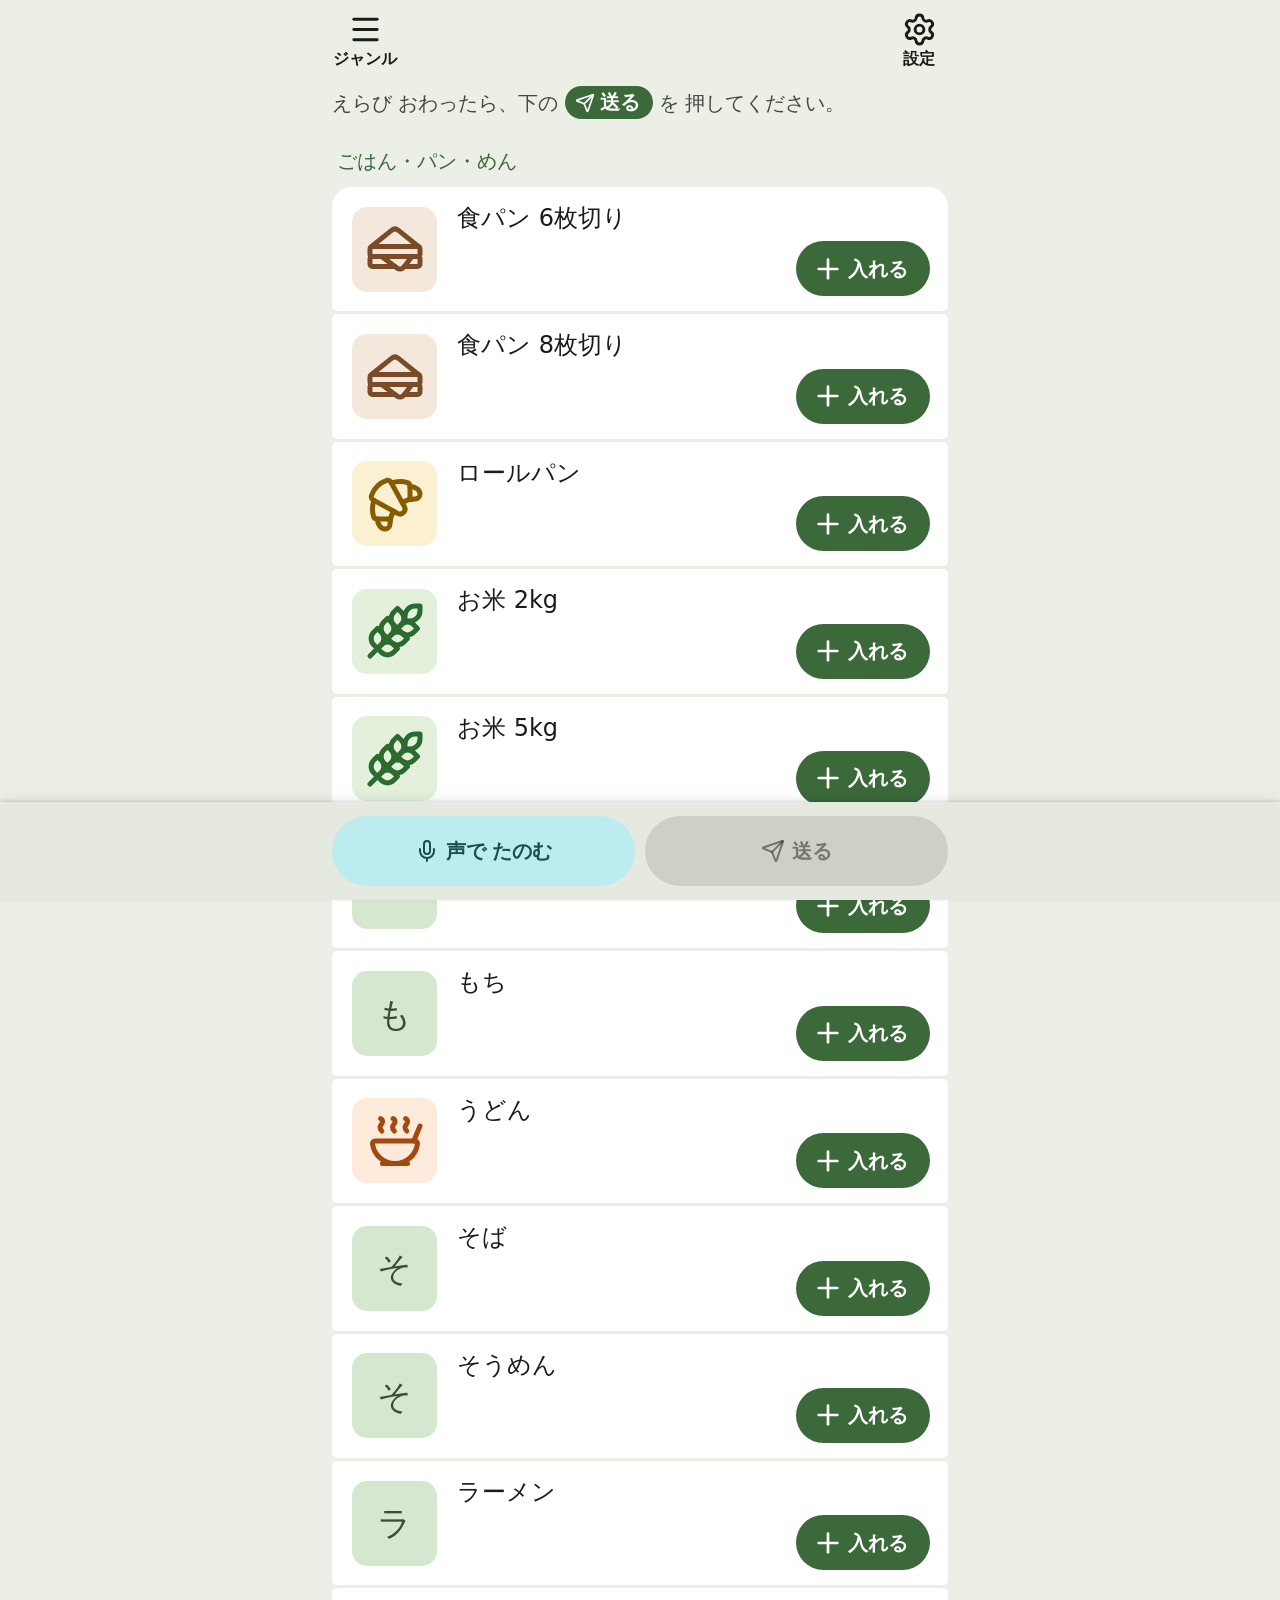
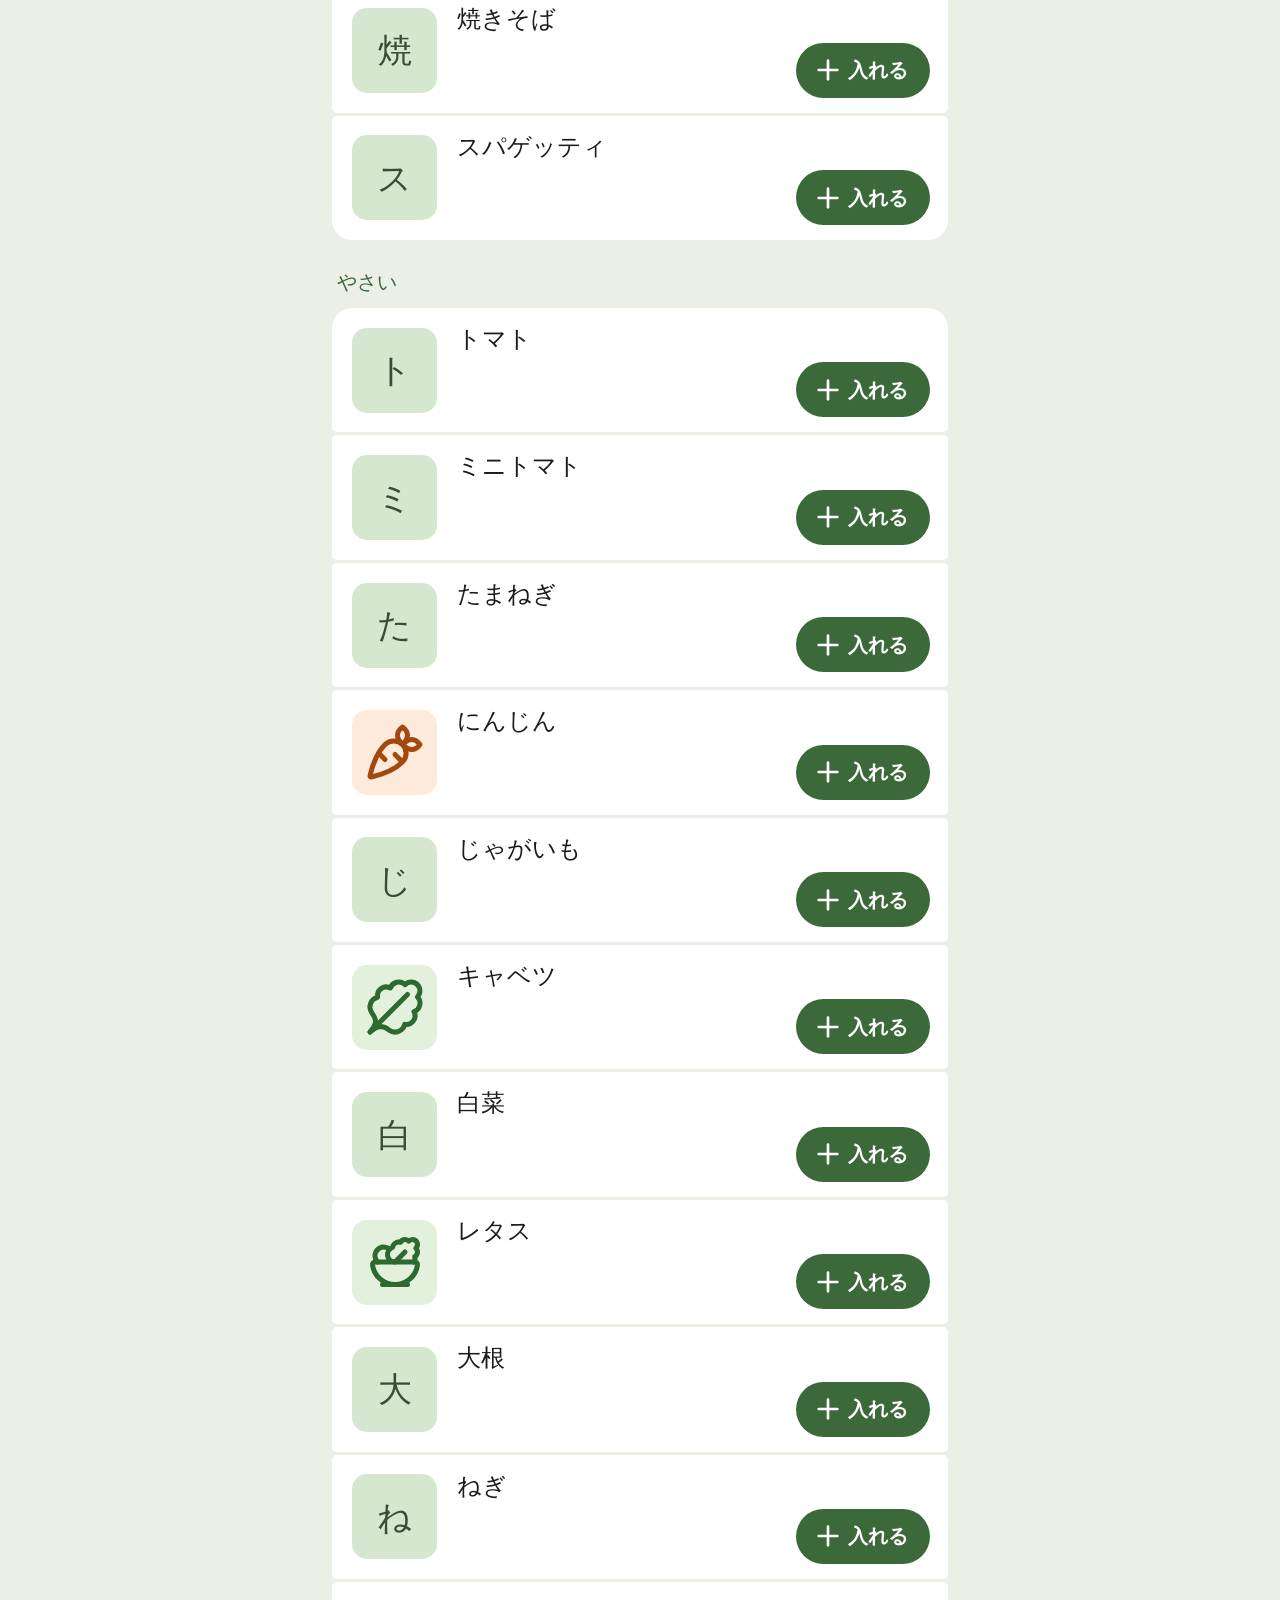
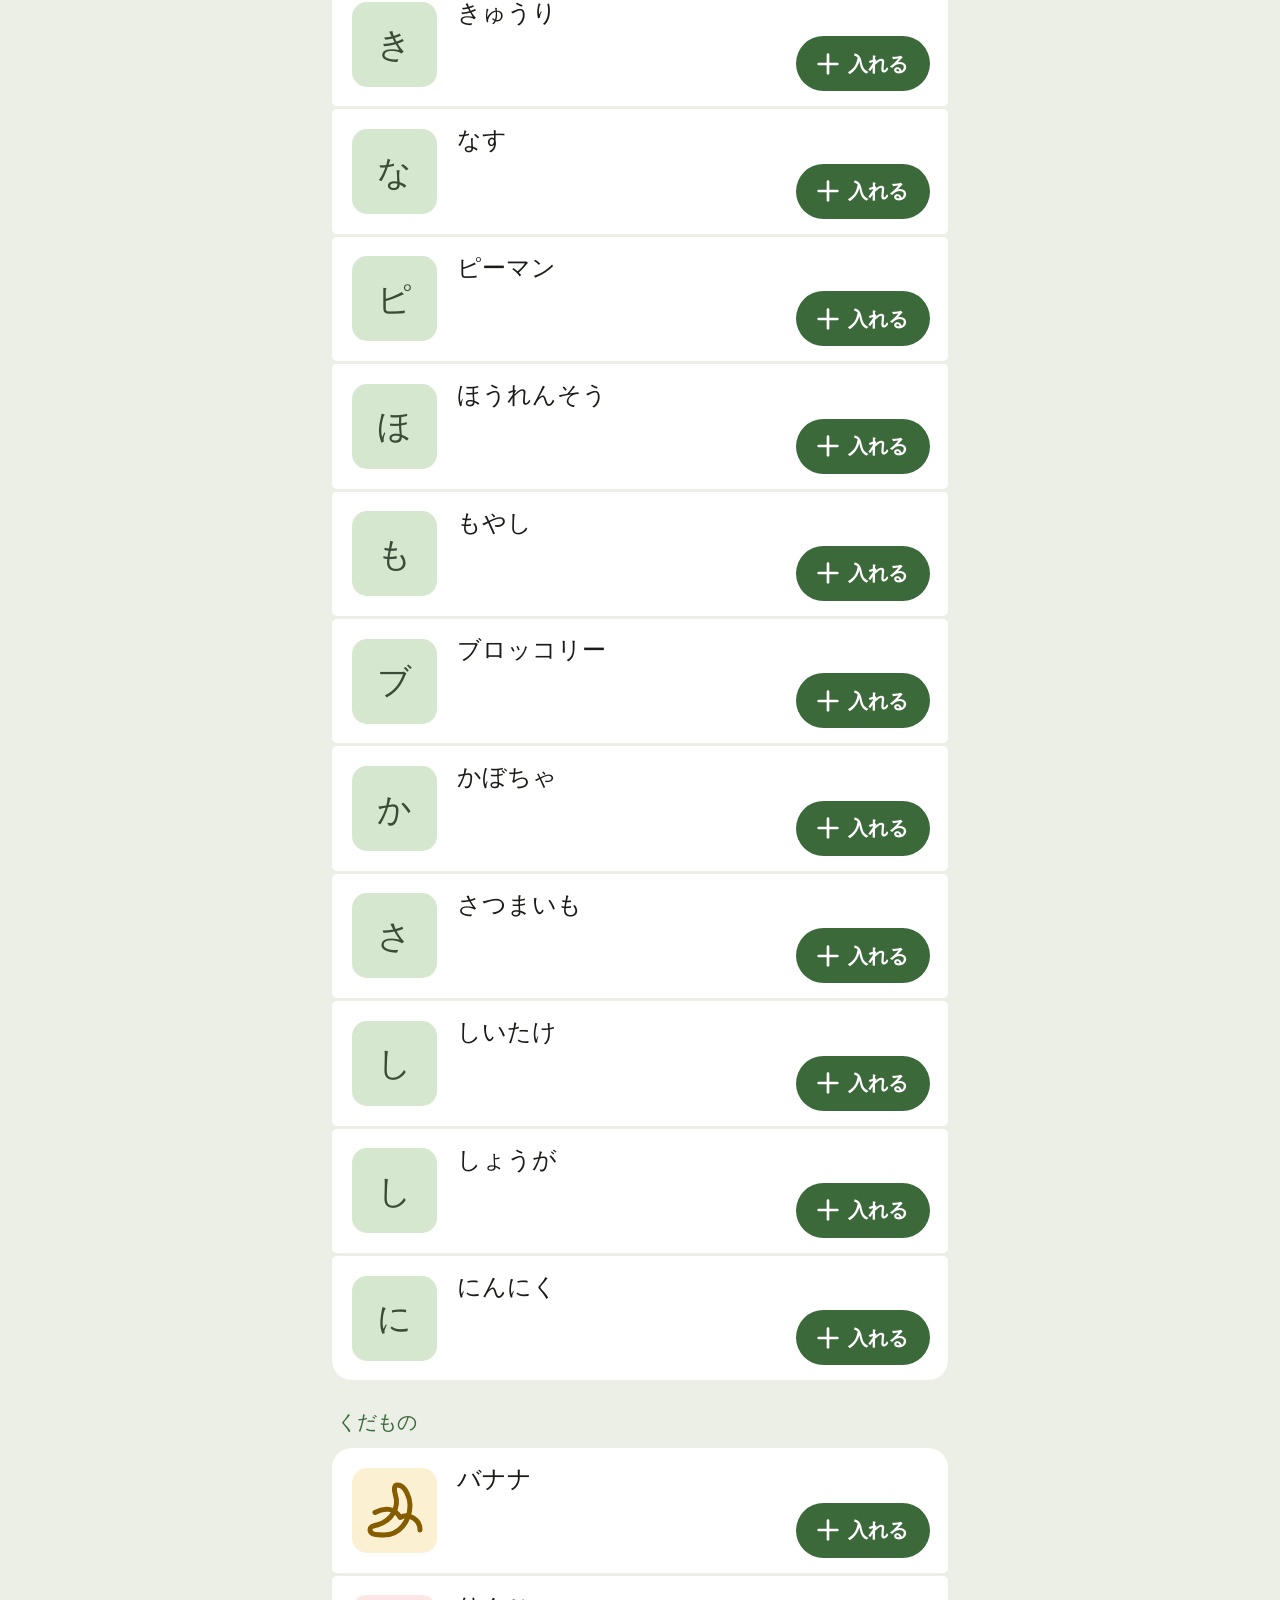
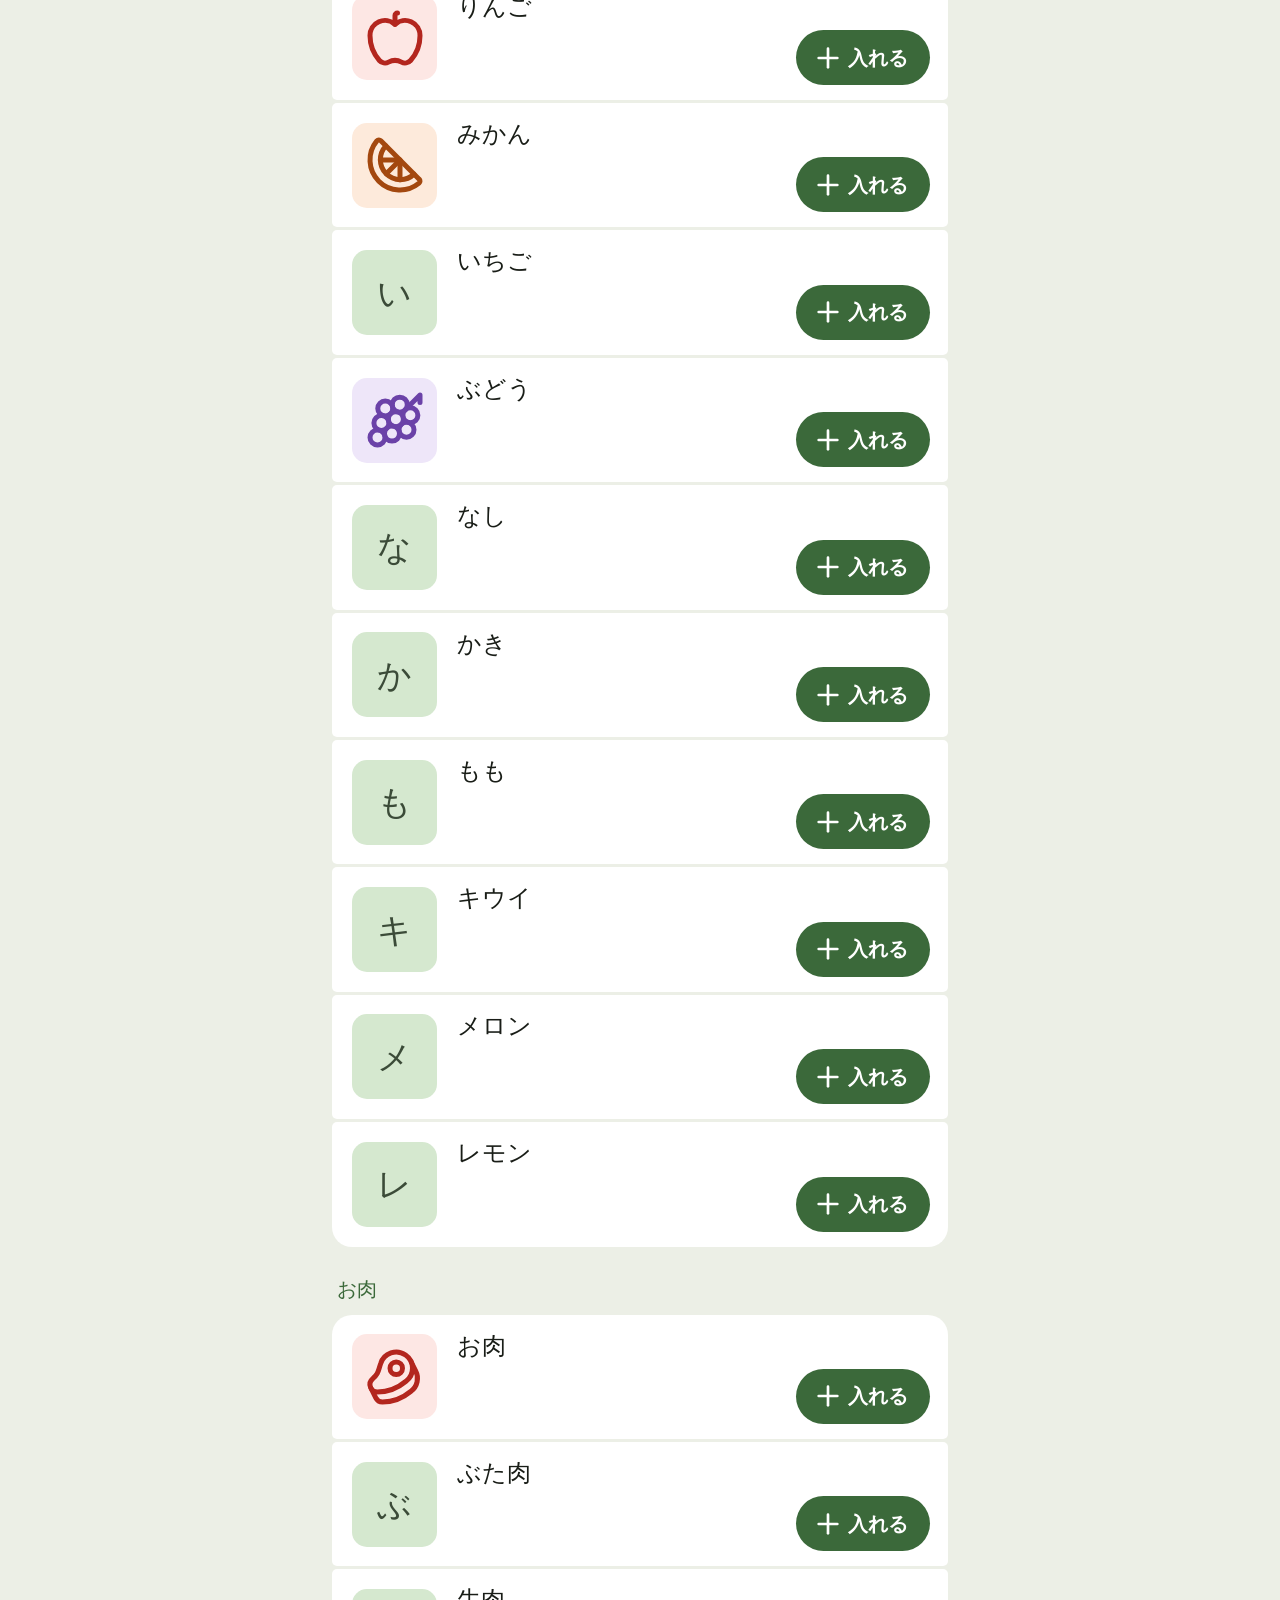
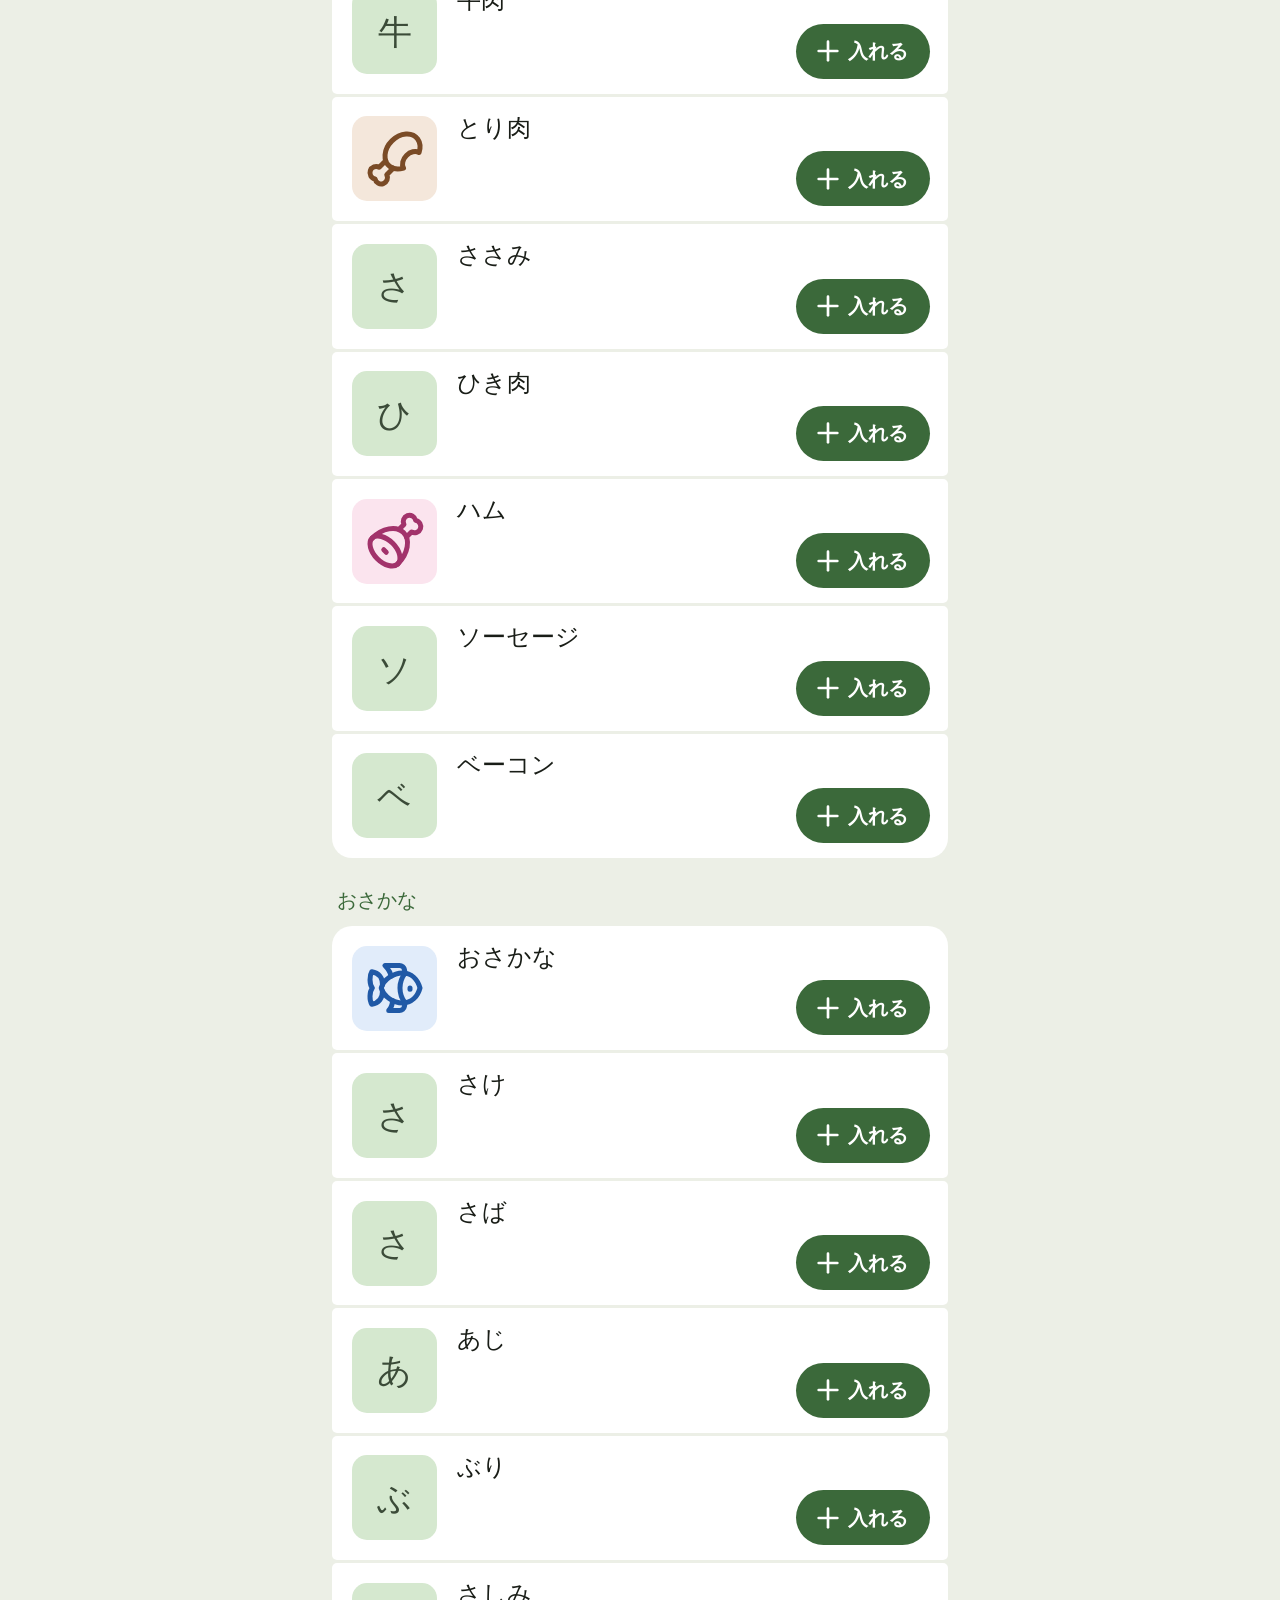
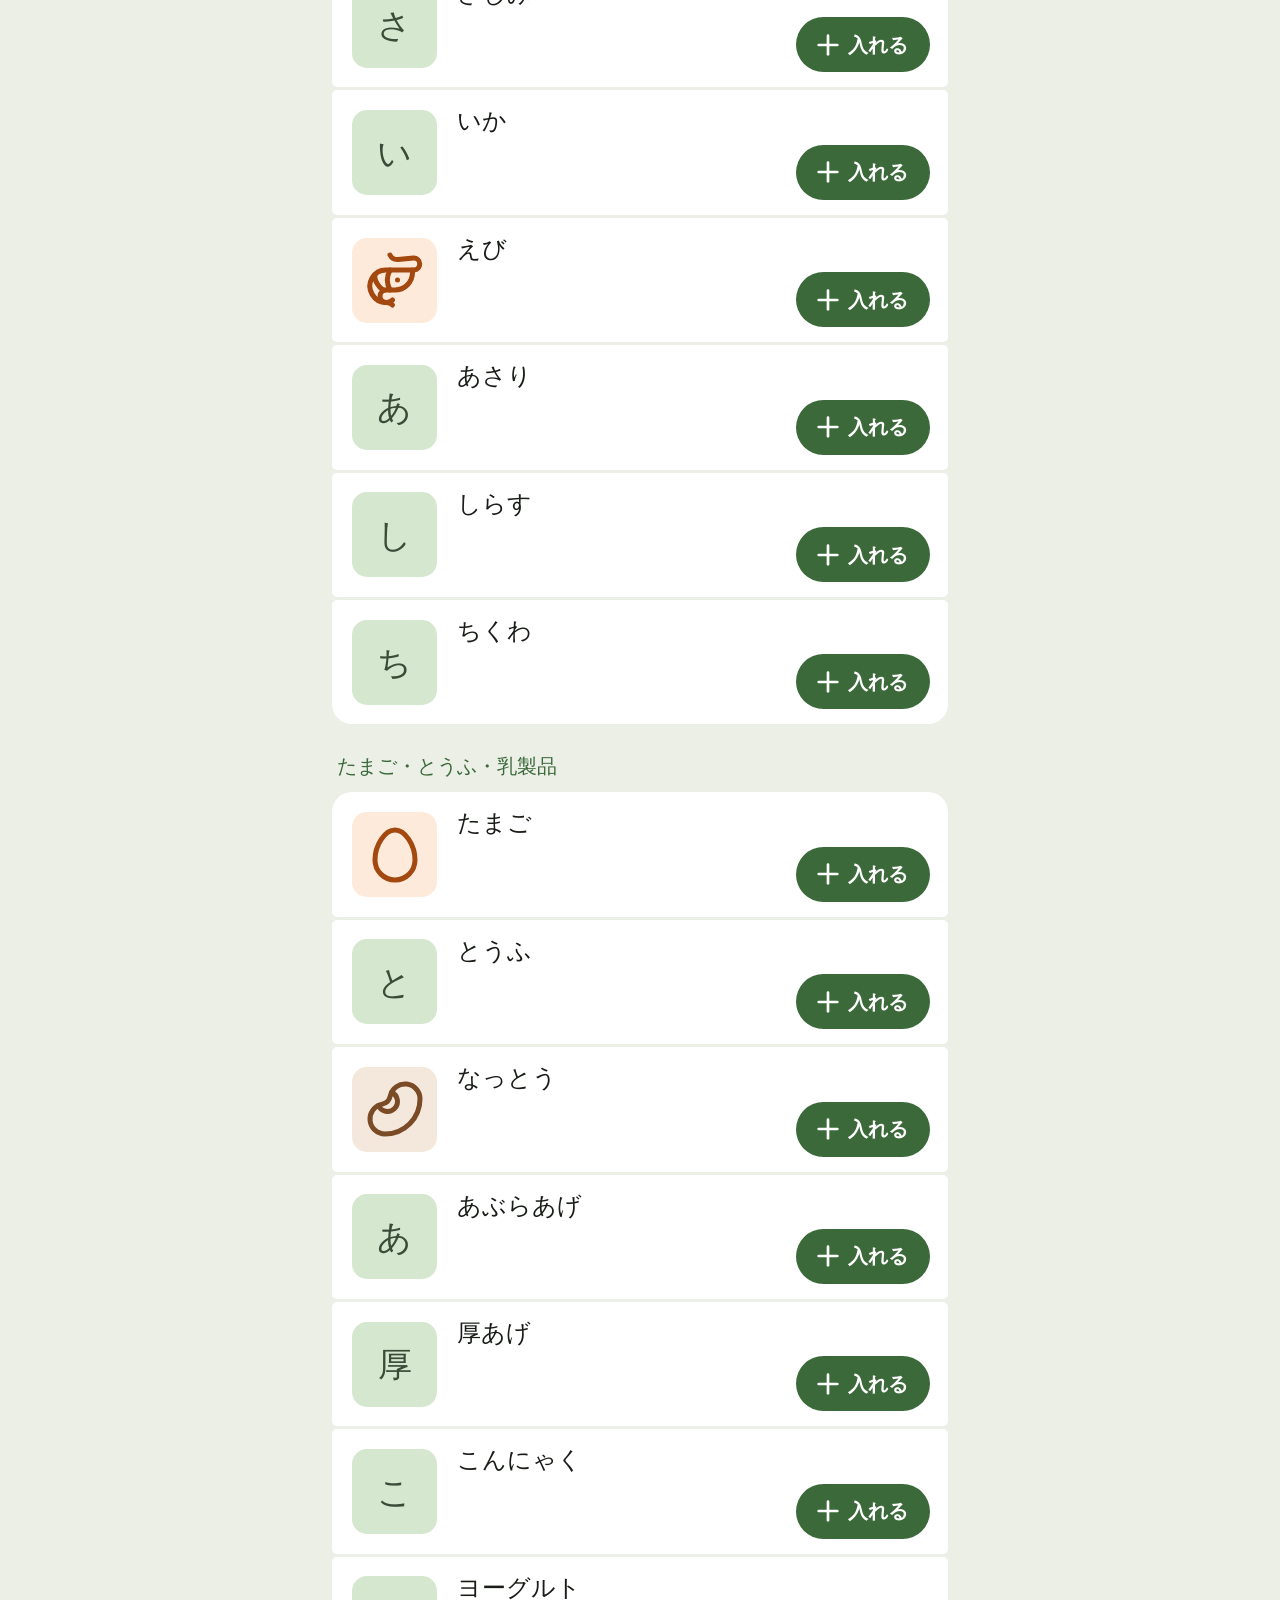
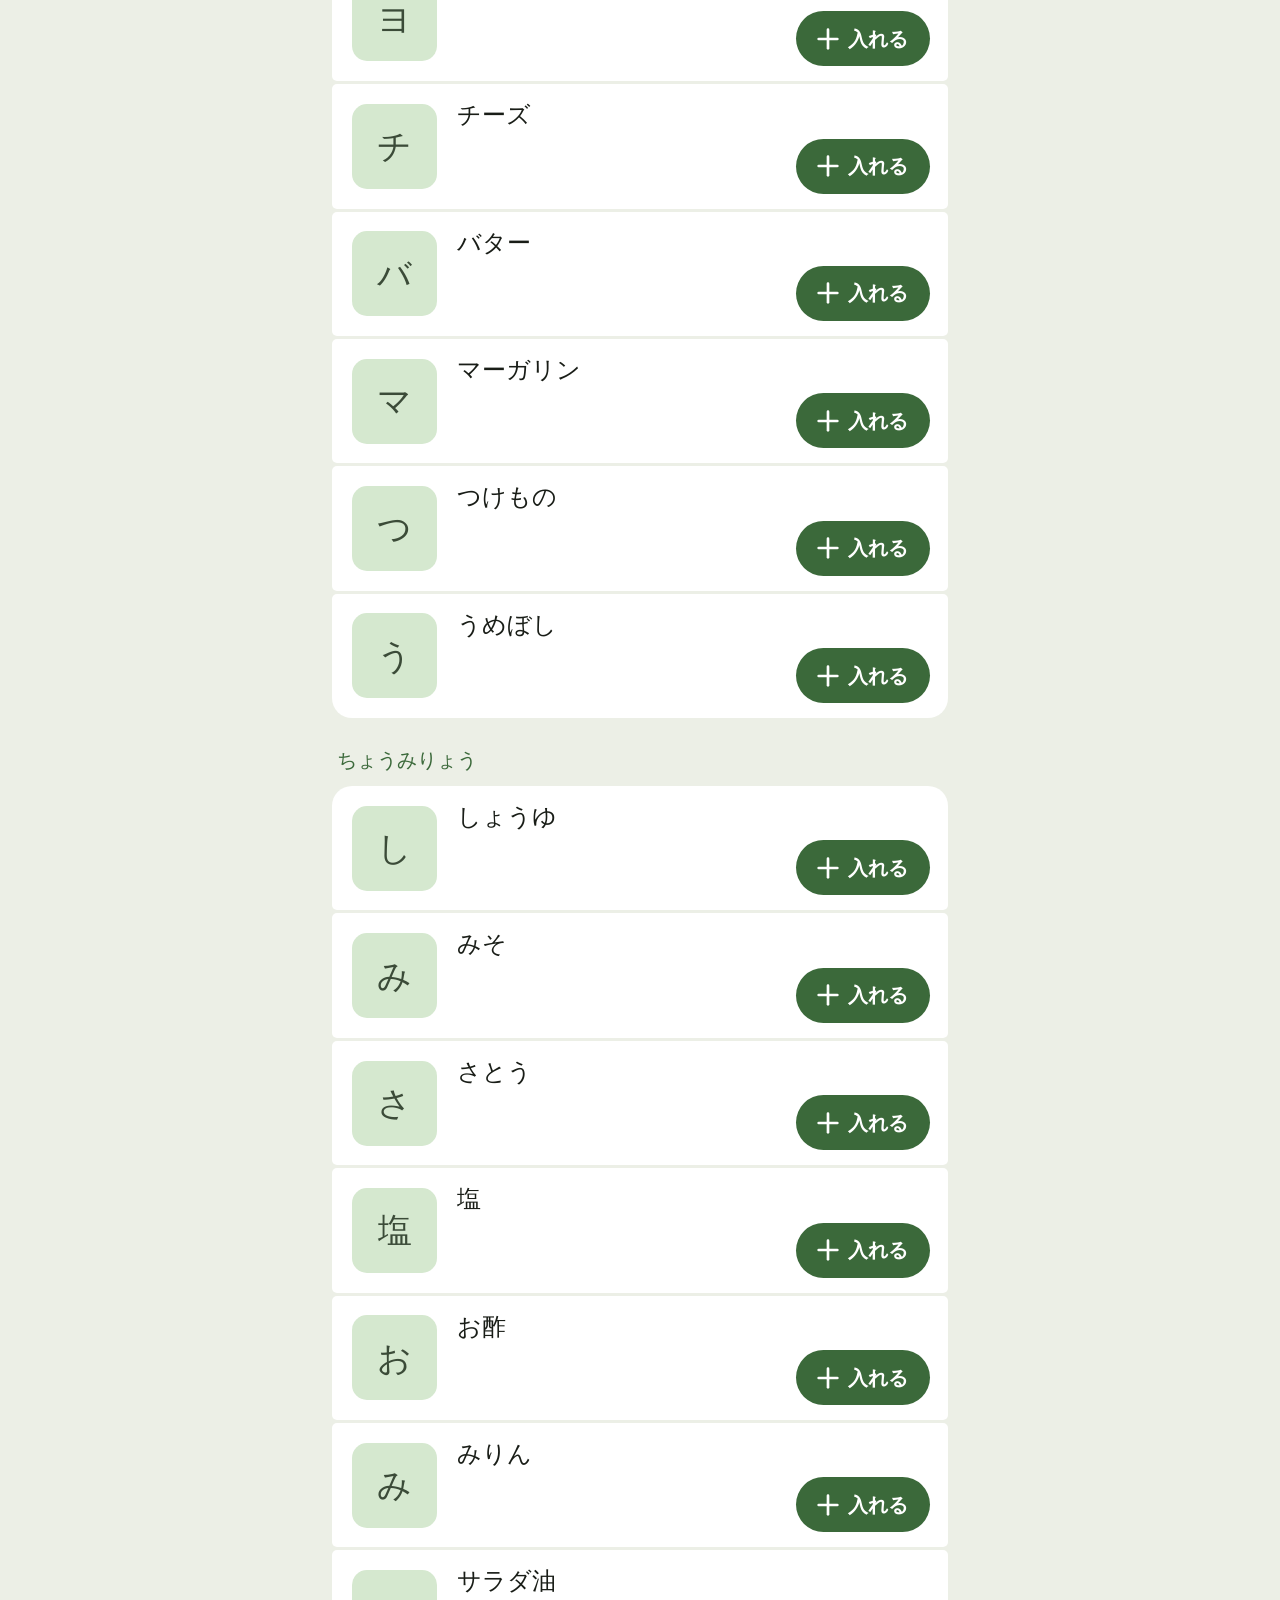
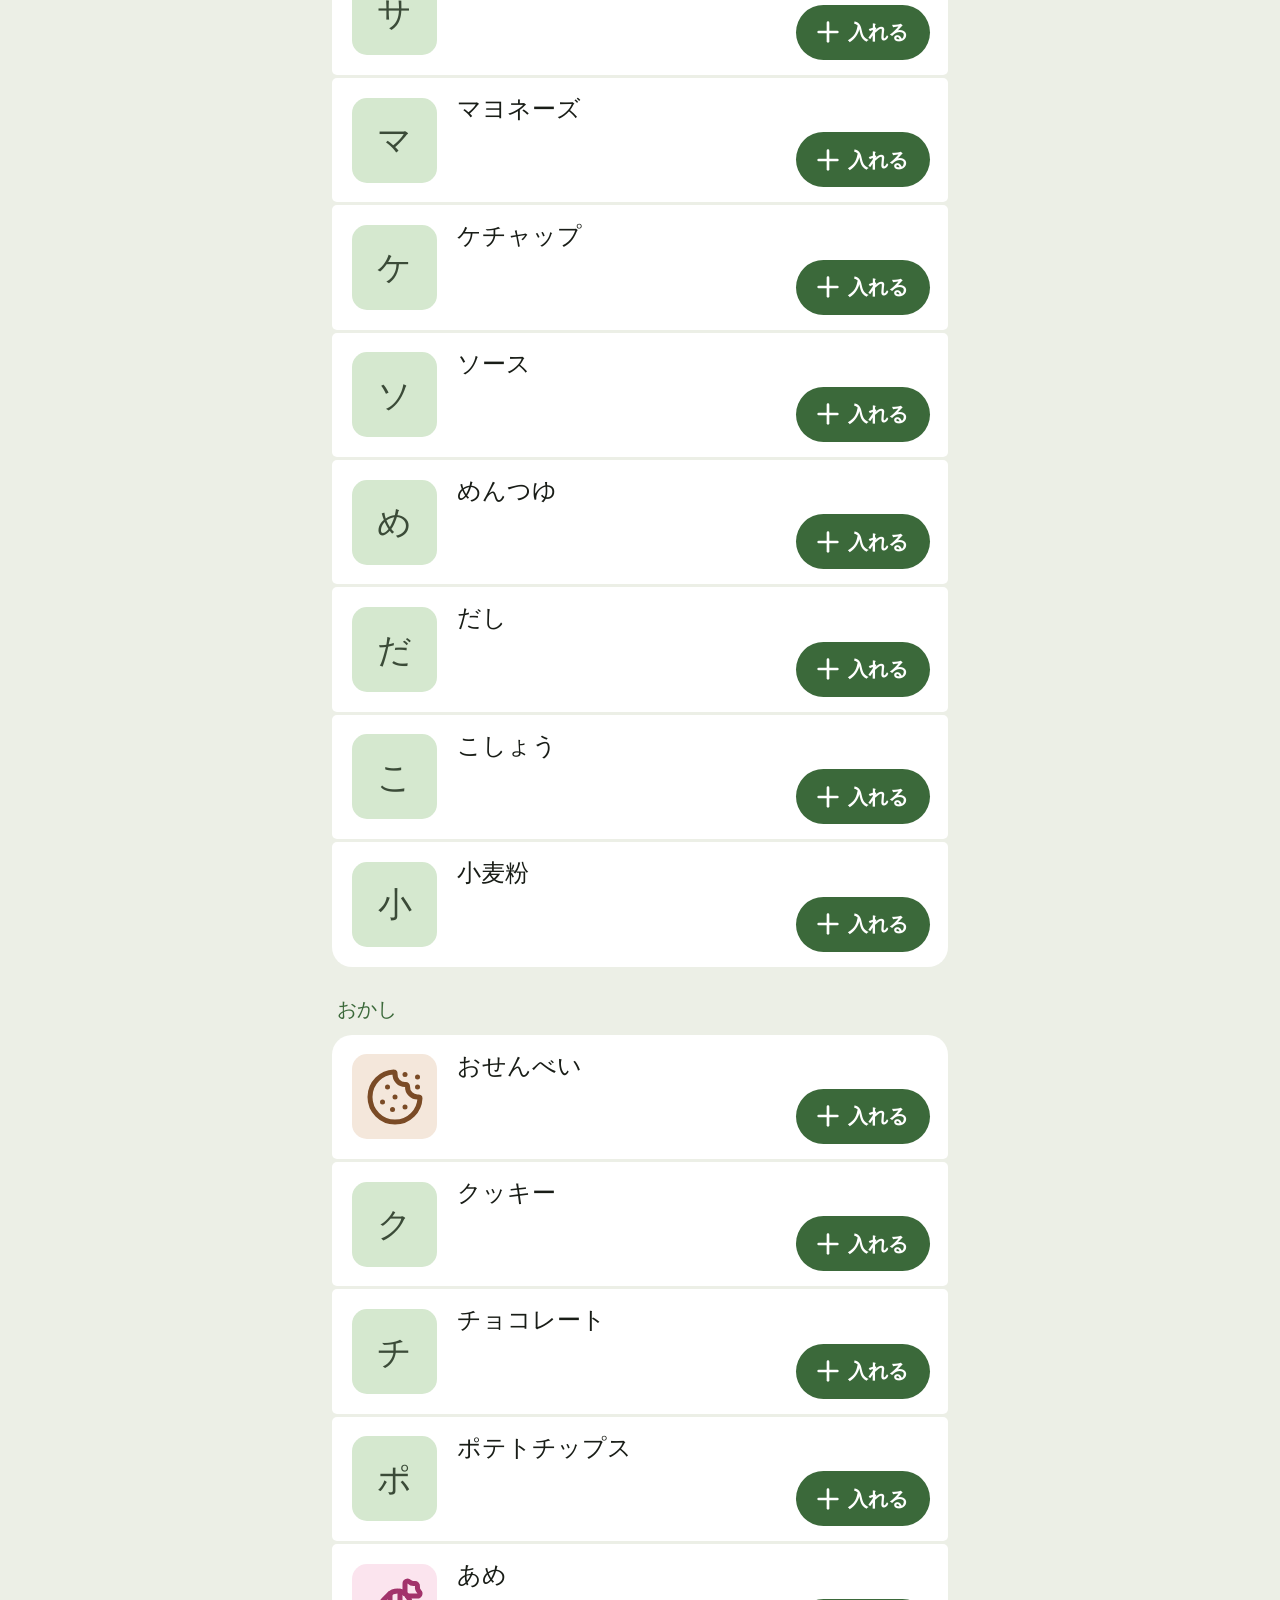
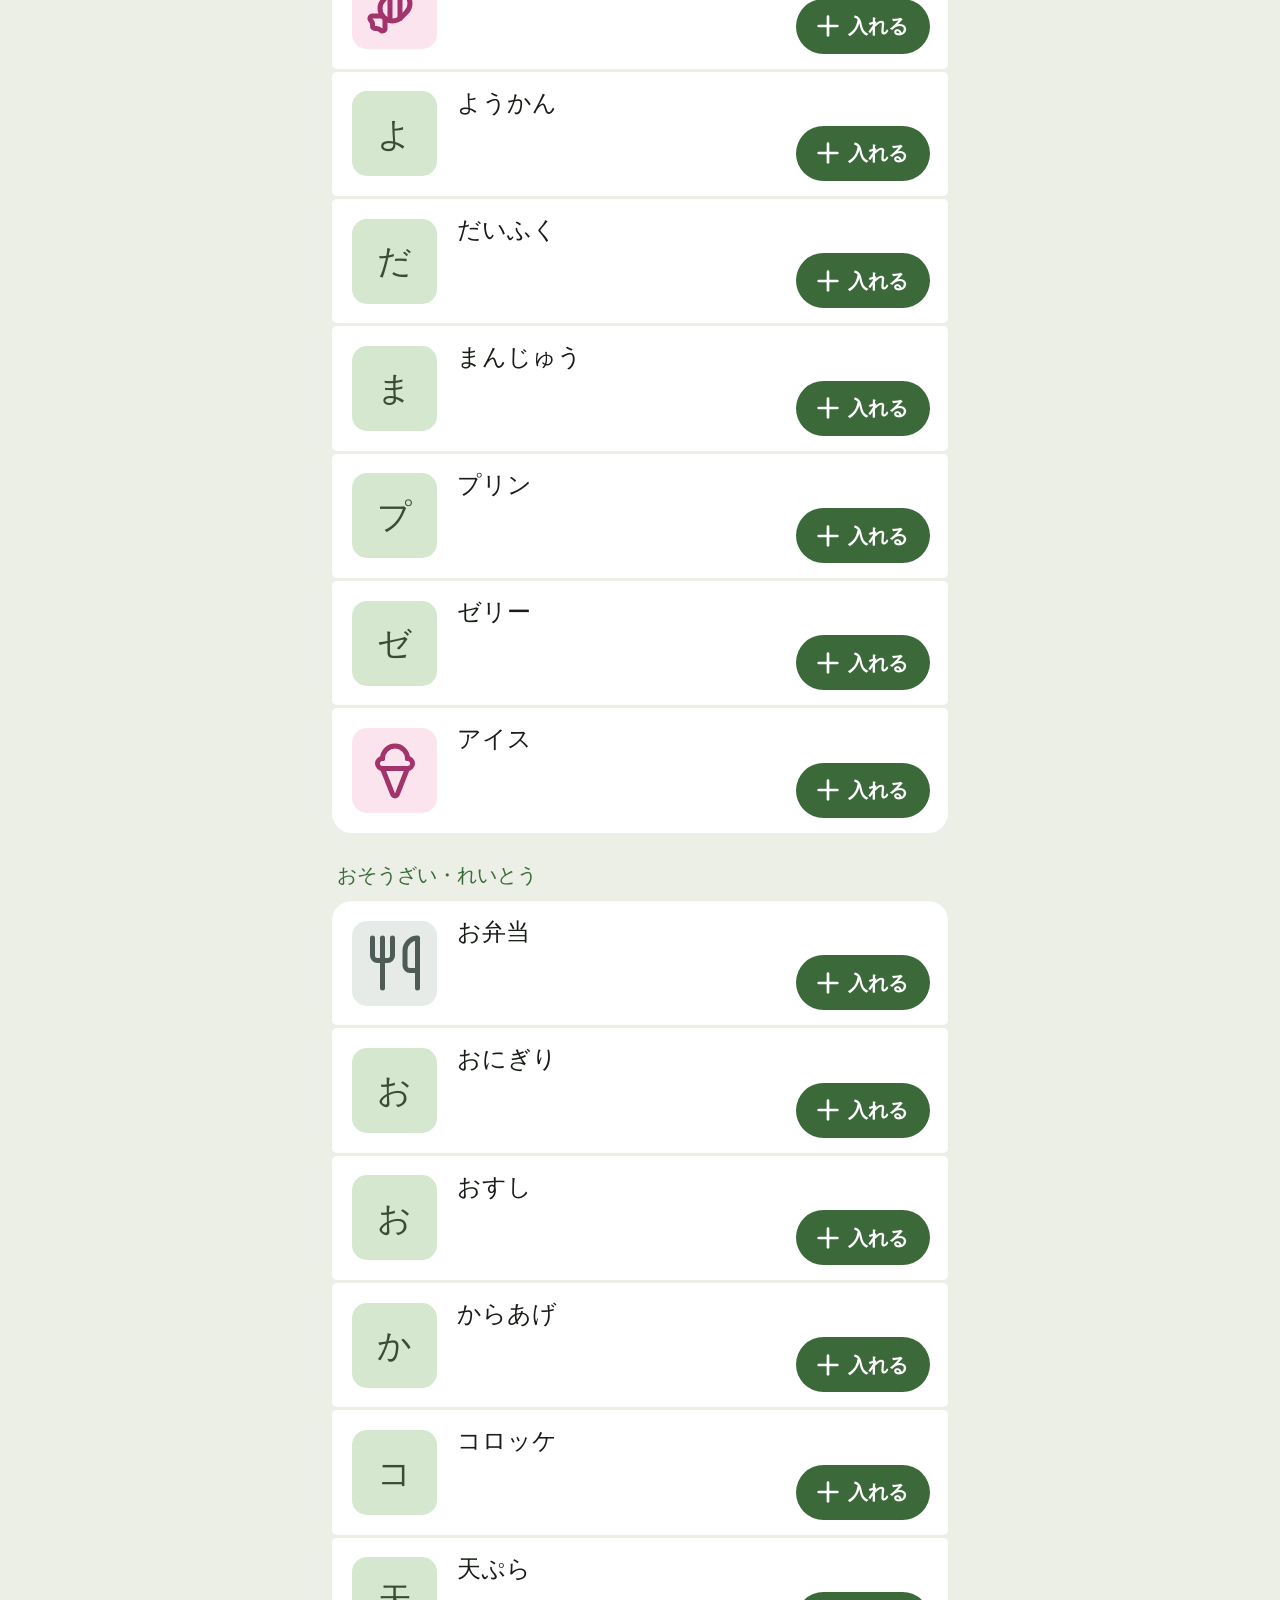
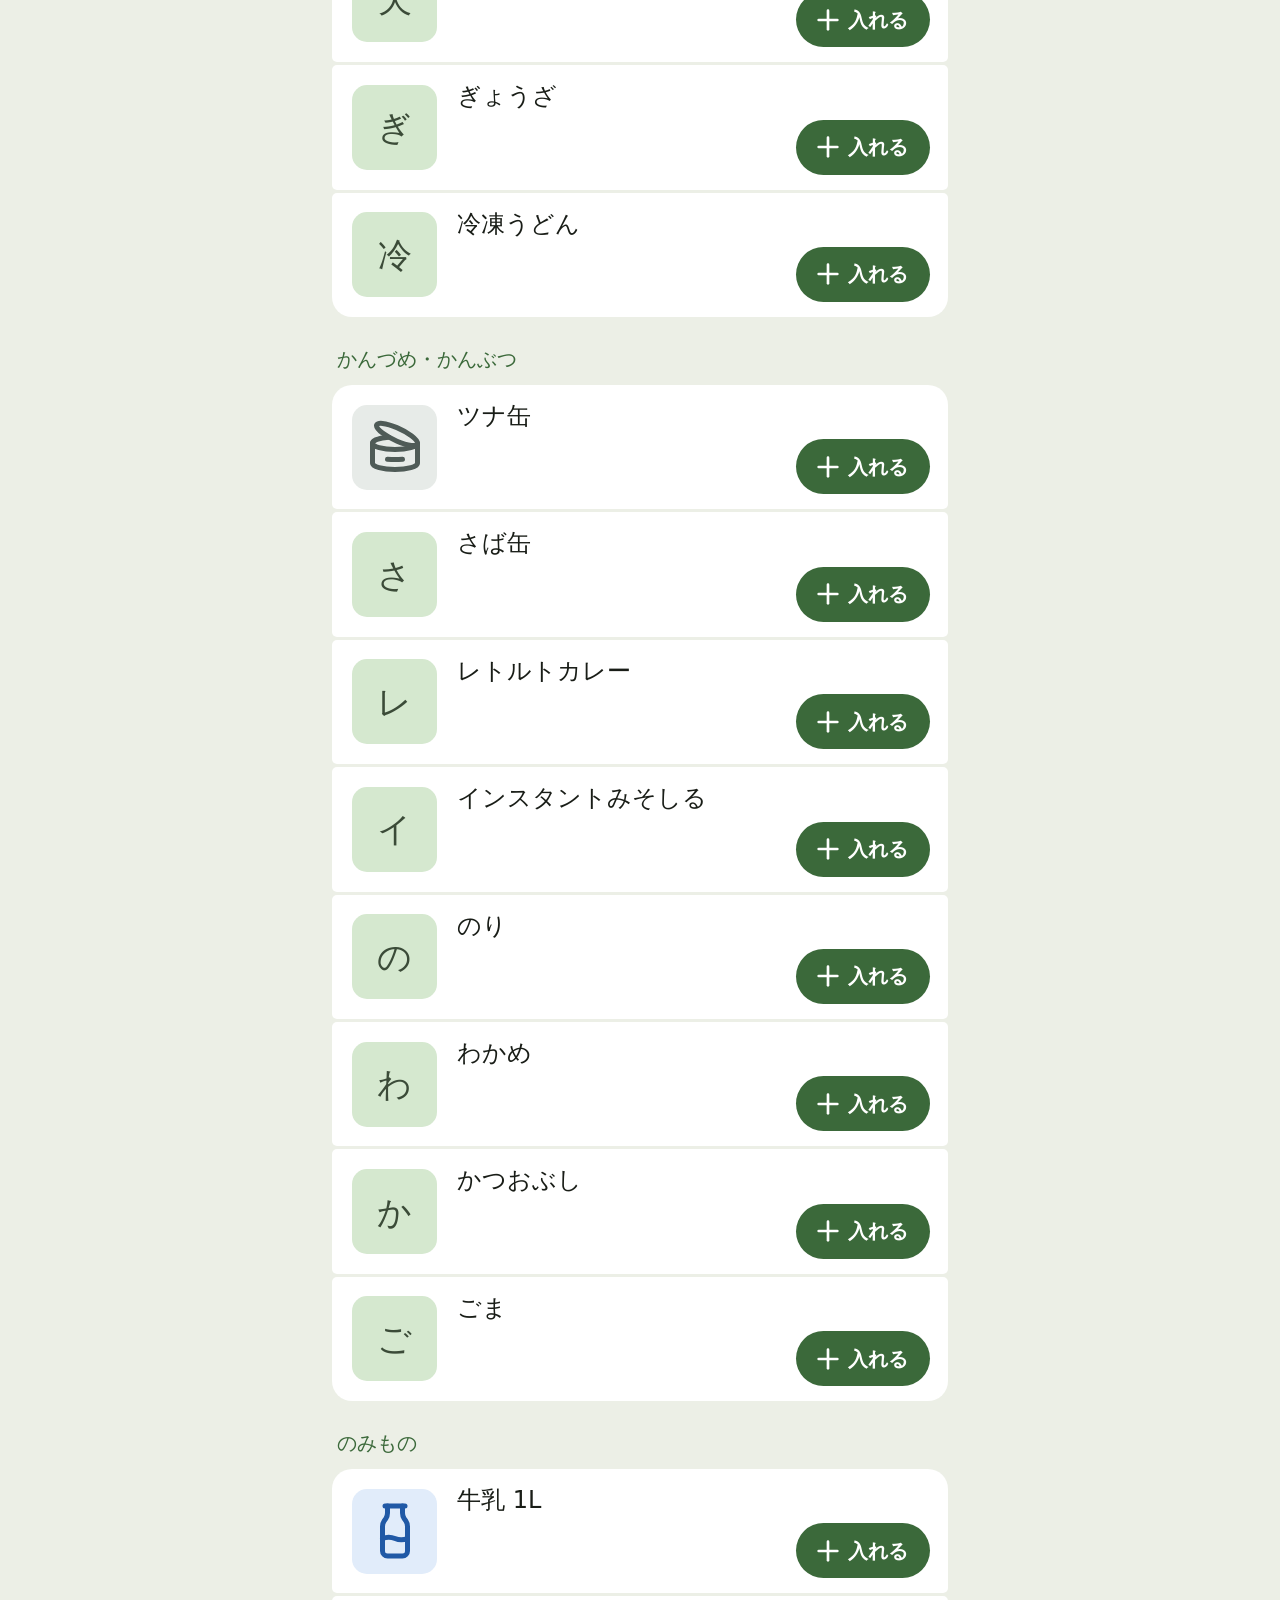
==== commit 3fce3464: "「設定」を右上に置き、名前を「家族の設定」から変える（1.19） - 「設定」の ボタンを 画面の 下から、上の 帯の 右（「ジャンル」と 同じ 高さ）へ - 画面の 題名・暗証番号・案内の「家族の設" ====
--- a/index.html
+++ b/index.html
@@ -5,7 +5,7 @@
 <meta name="viewport" content="width=device-width, initial-scale=1, viewport-fit=cover">
 <title>かいものメモ</title>
 <meta name="description" content="ほしいものを押すだけで、買い物のお願いをLINEで送れるメモ">
-<meta name="theme-color" content="#ecefe6" id="themeColor">
+<meta name="theme-color" content="#ecefe6">
 <!-- nothing on this page may talk to another server: what the parent keeps here leaves the phone only through LINE,
      when 「LINEで 送る」 is pressed (a navigation or the share menu, neither of which this policy blocks) -->
 <meta http-equiv="Content-Security-Policy" content="default-src 'self'; script-src 'self'; style-src 'self'; img-src 'self' data: blob:; media-src 'self' blob:; connect-src 'self' data: blob:; font-src 'self'; object-src 'none'; base-uri 'none'; form-action 'none'; frame-src 'none'; worker-src 'self'; manifest-src 'self'">
@@ -16,27 +16,27 @@
 <link rel="manifest" href="manifest.webmanifest">
 <link rel="icon" href="icons/basket-192.png" type="image/png">
 <link rel="apple-touch-icon" href="icons/basket-apple-touch.png">
-<link rel="stylesheet" href="style.css?v=1.17">
+<link rel="stylesheet" href="style.css?v=1.19">
 </head>
 <body>
 
 <div id="saveBar" class="savebar" role="alert" hidden>
   <div class="wrap">
     <p><b>保存できていません。</b>スマホの 空きが 足りないかもしれません。いらない 写真や アプリを けしてから「もう一度 保存」を 押して ください。</p>
-    <div class="btnrow"><button type="button" id="saveRetry" class="btn filled sl">もう一度 保存</button><button type="button" id="saveOut" class="btn outlined sl"><span data-ic="download"></span>書き出して 残す</button></div>
+    <div class="btnrow"><button type="button" id="saveRetry" class="btn filled sl">もう一度 保存</button></div>
   </div>
 </div>
 
 <main id="home">
   <header class="appbar" id="appbar"><div class="wrap">
     <button type="button" id="navBtn" class="navbtn sl" aria-haspopup="dialog" aria-controls="sh-nav" aria-expanded="false"><span data-ic="menu"></span><span class="navlbl">ジャンル</span></button>
+    <button type="button" id="openSettings" class="navbtn end sl"><span data-ic="settings"></span><span class="navlbl">設定</span></button>
   </div></header>
   <p class="wrap placenote" id="placeNote" role="alert" hidden></p>
   <p class="how wrap" id="how">えらび おわったら、下の <span class="g"><span data-ic="send"></span>送る</span> を 押してください。</p>
   <section id="extrasSec" class="wrap" hidden><h2 class="gh">ほかに たのむもの</h2><ul id="extrasList" class="rows"></ul></section>
   <div id="groups" class="wrap"></div>
-  <p id="emptyItems" class="wrap note empty" hidden>品物が ありません。下の「家族の設定」から ふやしてください。</p>
-  <footer class="foot wrap"><button type="button" id="openSettings" class="btn text quiet sl"><span data-ic="settings"></span>家族の設定</button></footer>
+  <p id="emptyItems" class="wrap note empty" hidden>品物が ありません。右上の「設定」から ふやしてください。</p>
 </main>
 
 <nav id="bar" aria-label="送る">
@@ -47,13 +47,11 @@
 </nav>
 
 <section id="settings" hidden aria-labelledby="setTitle">
-  <header class="topbar"><div class="wrap"><button type="button" id="closeSettings" class="icon-btn sl" aria-label="もどる"><span data-ic="arrow-left"></span></button><h1 id="setTitle">家族の設定</h1></div></header>
+  <header class="topbar"><div class="wrap"><button type="button" id="closeSettings" class="icon-btn sl" aria-label="もどる"><span data-ic="arrow-left"></span></button><h1 id="setTitle">設定</h1></div></header>
   <div class="wrap">
     <p class="note">ここは ご家族（準備をする人）用の 画面です。</p>
-    <div class="card" id="welcomeCard" hidden><p><b>はじめて ひらいた 状態です。</b>前に この アプリを 使って いて データが 消えて しまった ときは、ドライブなどの バックアップを 読みこめば 戻せます。</p><div class="btnrow"><button type="button" id="welcomeImport" class="btn filled sl"><span data-ic="upload"></span>ファイルから 読みこむ</button><button type="button" id="welcomeClose" class="btn text sl">とじる</button></div></div>
     <div class="card warn" id="troubleCard" hidden><p id="troubleText"></p><div class="btnrow"><button type="button" id="troubleClose" class="btn text sl">わかった</button></div></div>
     <div class="card warn" id="brokenCard" hidden><p id="brokenText"></p><div class="btnrow"><button type="button" id="brokenGo" class="btn filled sl">自動の 控えを 見る</button><button type="button" id="brokenClose" class="btn text sl">わかった</button></div></div>
-    <div class="card" id="backupCard"><p id="backupState"></p><button type="button" id="backupNow" class="btn filled sl"><span data-ic="upload"></span>いま バックアップする</button></div>
 
     <h2 class="sh">品物</h2>
     <div class="btnrow"><button type="button" id="addItem" class="btn filled sl"><span data-ic="plus"></span>品物を ふやす</button><button type="button" id="photoAll" class="btn tonal sl"><span data-ic="camera"></span>写真で そろえる</button><button type="button" id="sortFreq" class="btn outlined sl"><span data-ic="arrow-down-wide-narrow"></span>よく頼む順に ならべる</button></div>
@@ -71,14 +69,9 @@
     <p class="note">買い物の 画面の 文字が、この 見本の 大きさに なります。</p>
 
     <h2 class="sh">送り方</h2>
-    <div class="seg" id="sendSeg"><button type="button" class="sl" data-v="line"><span data-ic="check"></span>LINEを ひらく</button><button type="button" class="sl" data-v="share"><span data-ic="check"></span>共有メニュー</button></div>
-    <p class="note">「LINEで 送る」を 押したときの 動き方です。LINE が うまく ひらかないときは「共有メニュー」に して、出てきた中から LINE を えらんでください。「LINEを ひらく」は 送る 文を アドレスに 入れて 渡すので、スマホに よっては 履歴などに 残る ことが あります。声の メッセージが あるときは、音声ファイルを 渡すため いつも 共有メニューで 送ります。</p>
+    <p class="note">「LINEで 送る」を 押すと、LINE が ひらいて 送る 文が 入ります。声の メッセージが あるときは、音声ファイルを 渡すため、共有メニューから LINE を えらんで 送ります。</p>
     <a id="testSend" class="btn outlined sl" href="#" target="_blank" rel="noopener"><span data-ic="send"></span>ためしに 送ってみる</a>
     <label class="mt-xl tf"><input id="toName" type="text" maxlength="20" autocomplete="off" placeholder=" "><span>送る相手の 名前（LINEに 出る 名前）</span><small>送る前の 画面に「①（この名前）を 押す ② 送信を 押す」と 出ます。LINEで この人を お気に入りに しておくと、見つけやすく なります。グループでは なく、その人の 名前に して ください。</small></label>
-
-    <h2 class="sh">画面の 色</h2>
-    <div class="seg" id="themeSeg"><button type="button" class="sl" data-v="light"><span data-ic="check"></span>明るい</button><button type="button" class="sl" data-v="dark"><span data-ic="check"></span>暗い</button><button type="button" class="sl" data-v="auto"><span data-ic="check"></span>自動</button></div>
-    <p class="note">お年寄りには「明るい」が 読みやすいことが 多いです（黒い 画面の 白い 文字は、白内障や 乱視が あると にじんで 見えやすい）。「自動」は スマホの 設定に 合わせます。</p>
 
     <h2 class="sh">声で たのむ</h2>
     <p class="note" id="recNote"></p>
@@ -89,37 +82,19 @@
       <button type="button" id="testVoiceSend" class="btn outlined sl"><span data-ic="send"></span>この声を ためしに 送る</button>
     </div>
 
-    <h2 class="sh">ホーム画面に アイコンを 置く</h2>
-    <p class="note" id="installNote"></p>
-    <button type="button" id="installBtn" class="btn tonal sl" hidden><span data-ic="smartphone"></span>ホーム画面に アイコンを 作る</button>
-
-    <h2 class="sh" id="backupSec">バックアップ</h2>
-    <p class="note">品物と 写真と 設定を、ファイルに して 残します。スマホが こわれたり、機種を かえたり したときに 読みこめば 戻せます。この スマホの 中だけだと、スマホと いっしょに 消えて しまうので、Google ドライブなど スマホの 外に 置いて ください。LINEの トークや Keepメモに 置いた ファイルは、しばらくすると 開けなく なる ことが あるので、バックアップには 使わないで ください。</p>
-    <div class="chips" id="backupHistBox"></div>
-    <div class="mt-m btnrow"><button type="button" id="backupShare" class="btn filled sl"><span data-ic="cloud-upload"></span>Google ドライブに 保存</button><button type="button" id="verifyBtn" class="btn outlined sl"><span data-ic="file-check"></span>バックアップを たしかめる</button></div>
-    <p class="note">「Google ドライブに 保存」を 押すと、共有の メニューが 出ます。「ドライブ」を えらんで「保存」を 押して ください。保存したら「バックアップを たしかめる」で その ファイルを えらぶと、ちゃんと 読めるか 見られます（いまの データは 変わりません）。</p>
-    <div class="mt-s btnrow"><button type="button" id="exportBtn" class="btn outlined sl"><span data-ic="download"></span>この スマホに 書き出す</button><button type="button" id="importBtn" class="btn outlined sl"><span data-ic="upload"></span>ファイルから 読みこむ</button><button type="button" id="undoImport" class="btn text sl" hidden><span data-ic="history"></span><span class="lbl">読みこむ前に もどす</span></button></div>
-    <p class="note">ドライブには 新しい 3つほど 残して、古い バックアップは けして かまいません。パスワードを かけた ファイルは、アプリが なくても <a href="tools/open-backup.html" target="_blank" rel="noopener">開く ページ</a> で 開けます（その ページは 保存して おけます）。</p>
-    <p class="note">「この スマホに 書き出す」は、スマホの「ダウンロード」に 置きます。ここは ほかの アプリからも 見える 場所なので、ドライブに 入れたら、ファイルアプリの「ダウンロード」から けして おくと 安心です。<span id="dlState"></span></p>
-    <input type="file" id="importFile" accept=".json,.txt,application/json,text/plain" hidden>
-    <input type="file" id="verifyFile" accept=".json,.txt,application/json,text/plain" hidden>
-    <p class="mt-l note" id="persistNote"></p>
-    <button type="button" id="persistBtn" class="btn tonal sl" hidden>消えにくく する</button>
-    <p class="note" id="usage"></p>
-
     <h2 class="sh">自動の 控え</h2>
-    <p class="note">週に 1回（中身が かわった ときだけ）と、アプリが 新しく なる 前に、この スマホの 中に 自動で 控えを 取ります（週の 控えは 3つ、新しく なる 前の 控えは 2つまで）。品物や 写真を まちがえて かえた ときに 戻せます。スマホが こわれると 控えも 消えるので、バックアップも して ください。</p>
+    <p class="note">週に 1回（中身が かわった ときだけ）と、アプリが 新しく なる 前に、この スマホの 中に 自動で 控えを 取ります（週の 控えは 3つ、新しく なる 前の 控えは 2つまで）。品物や 写真を まちがえて かえた ときに 戻せます。スマホが こわれると 控えも 消えます。</p>
     <ul class="slist" id="copyList"></ul>
     <button type="button" id="clearCopies" class="btn text sl" hidden><span data-ic="trash-2"></span>控えを ぜんぶ けす</button>
     <p class="lbl-above note">控えを 残す 日数</p>
     <div class="seg" id="copyDaysSeg"><button type="button" class="sl" data-v="30"><span data-ic="check"></span>30日</button><button type="button" class="sl" data-v="60"><span data-ic="check"></span>60日</button><button type="button" class="sl" data-v="90"><span data-ic="check"></span>90日</button></div>
 
     <h2 class="sh">この スマホの チェック</h2>
-    <p class="note">保存・写真・録音・共有・パスワードが、この スマホで 使えるかを その場で ためします（いまの データは 変わりません）。親の スマホで 一度 ためして おくと 安心です。</p>
+    <p class="note">保存・写真・録音・共有が、この スマホで 使えるかを その場で ためします（いまの データは 変わりません）。親の スマホで 一度 ためして おくと 安心です。</p>
     <button type="button" id="selfCheck" class="btn outlined sl"><span data-ic="file-check"></span>チェックする</button>
     <ul class="checks" id="checkList"></ul>
 
-    <h2 class="sh">家族の設定の 暗証番号</h2>
+    <h2 class="sh">設定の 暗証番号</h2>
     <p class="note" id="pinState"></p>
     <div class="btnrow"><button type="button" id="pinSet" class="btn outlined sl"><span data-ic="lock"></span><span class="lbl">暗証番号を つける</span></button><button type="button" id="pinOff" class="btn text sl" hidden>はずす</button></div>
 
@@ -129,17 +104,13 @@
       <li>外に 出るのは、「LINEで 送る」を 押して LINE で 送信した ときの、リストの 文と 声の ファイルだけです。</li>
       <li id="factKeep">送った記録は 3か月、送らなかった 録音は 7日で、自動で けします。</li>
       <li>写真は 保存する ときに 描き直すので、撮った 場所などの 情報は 残りません。名前や 住所が 写らない ように 撮って ください（くすりの 袋や 届いた 箱の ラベルなど）。</li>
-      <li>Chrome の 設定で「閲覧データ」や「サイトの データ」を 消すと、この アプリの データも 消えます。消す 前に バックアップを して ください。お店などで スマホの 片づけを たのむ ときも 同じです。</li>
+      <li>Chrome の 設定で「閲覧データ」や「サイトの データ」を 消すと、この アプリの データも 消えます。消した データは 戻せません。お店などで スマホの 片づけを たのむ ときも 同じです。</li>
       <li>スマホを なくした ときは、Google の「デバイスを 探す」で スマホの 中身を 遠くから 消せます。</li>
-      <li>送って いない 声の メッセージは、バックアップに 入りません（送るまでの あいだだけ この スマホに 残ります）。</li>
       <li>送った リストは、相手の スマホの 通知にも 出る ことが あります。気に なる ときは、相手の LINE の 通知で メッセージの 内容を 出さない 設定に して もらって ください。</li>
       <li>送る 相手は、1人と 話す トークに して ください。グループに 送ると、全員に 届きます。</li>
       <li>スマホには 画面ロック（暗証番号や 指紋）を かけて おいて ください。かけて いないと、スマホを 拾った 人が 写真や 記録を 見られます。</li>
-      <li>送り方が「LINEを ひらく」の ときは、送る 文を LINE の アドレスに 入れて 渡します。スマホに よっては、ブラウザの 履歴などに 残る ことが あります。気に なる ときは「共有メニュー」に して ください。</li>
-      <li>バックアップの ファイルには、品物と 写真と 設定（えらんだ ときは 送った記録も）が 入ります。置いた 場所で 大切に 保管して ください。</li>
-      <li>書き出した ファイルや ドライブの バックアップは、この アプリの「データを ぜんぶ けす」では 消えません。</li>
-      <li id="factCopies">この スマホの 中には、自動の 控え（週の 控え 3つと、新しく なる 前の 控え 2つ。60日まで）、けした 品物（30日）、ファイルを 読みこむ 前の 状態（7日）も 残ります。「送った記録を けす」は 控えの 中の 記録も けします。「データを ぜんぶ けす」は これらも ぜんぶ けします。</li>
-      <li>パスワードを かけた バックアップは、パスワードを 知って いる 人しか 読めません。</li>
+      <li>送る 文は、LINE の アドレスに 入れて 渡します。スマホに よっては、ブラウザの 履歴などに 残る ことが あります。</li>
+      <li id="factCopies">この スマホの 中には、自動の 控え（週の 控え 3つと、新しく なる 前の 控え 2つ。60日まで）、けした 品物（30日）も 残ります。「送った記録を けす」は 控えの 中の 記録も けします。「データを ぜんぶ けす」は これらも ぜんぶ けします。</li>
       <li>古い 記録や 控えは、スマホの 時計で 日数を 数えて 片づけます。時計が 大きく ずれて いる ときは、片づけを 止めます。</li>
     </ul>
     <p class="note warnnote" id="clockNote" hidden>スマホの 時計が ずれて いるようです。日付と 時刻を たしかめて ください。合うまで、古い 記録や 控えを 日付で けすのは 止めて います。</p>
@@ -147,12 +118,15 @@
     <div class="seg" id="keepSeg"><button type="button" class="sl" data-v="one"><span data-ic="check"></span>1回分</button><button type="button" class="sl" data-v="month"><span data-ic="check"></span>1か月</button><button type="button" class="sl" data-v="three"><span data-ic="check"></span>3か月</button></div>
     <div class="datarow"><p id="histState"></p><button type="button" id="clearHist" class="btn outlined sl"><span data-ic="trash-2"></span>送った記録を けす</button></div>
     <div class="datarow"><p id="voiceState"></p><button type="button" id="clearVoices" class="btn outlined sl"><span data-ic="trash-2"></span>録音を ぜんぶ けす</button></div>
+    <p class="mt-l note" id="persistNote"></p>
+    <button type="button" id="persistBtn" class="btn tonal sl" hidden>消えにくく する</button>
+    <p class="note" id="usage"></p>
 
     <h2 class="sh danger-h">この スマホの データを けす</h2>
-    <p class="note">スマホを 人に ゆずる ときなどに。品物・写真・送った記録・録音・設定を ぜんぶ けして、はじめの 状態に 戻します。先に バックアップを しておけば、あとで 読みこんで 戻せます。書き出した ファイルや ドライブの バックアップは 残ります。</p>
+    <p class="note">スマホを 人に ゆずる ときなどに。品物・写真・送った記録・録音・設定を ぜんぶ けして、はじめの 状態に 戻します。けした データは 戻せません。</p>
     <button type="button" id="wipeAll" class="btn danger sl"><span data-ic="trash-2"></span>データを ぜんぶ けす</button>
 
-    <p class="ver">かいものメモ 1.17</p>
+    <p class="ver">かいものメモ 1.19</p>
   </div>
 </section>
 
@@ -298,9 +272,8 @@
   <div class="sheet"><div class="wrap">
     <h2 id="passTitle"></h2>
     <p class="note" id="passText"></p>
-    <label class="tf"><input id="passIn" type="password" autocomplete="new-password" maxlength="64" placeholder=" "><span id="passLabel">パスワード</span><small id="passHint"></small></label>
-    <label class="tf" id="passAgainBox"><input id="passAgain" type="password" autocomplete="new-password" maxlength="64" placeholder=" "><span>もう一度</span><small>同じ パスワードを もう一度</small></label>
-    <label class="tf" id="passHintBox" hidden><input id="passHintIn" type="text" maxlength="40" autocomplete="off" placeholder=" "><span>ヒント（なくても よい）</span><small>どこに 書いて しまったか など。パスワード そのものは 書かないで ください</small></label>
+    <label class="tf"><input id="passIn" type="password" inputmode="numeric" autocomplete="new-password" maxlength="64" placeholder=" "><span>暗証番号</span><small id="passHint"></small></label>
+    <label class="tf" id="passAgainBox"><input id="passAgain" type="password" inputmode="numeric" autocomplete="new-password" maxlength="64" placeholder=" "><span>もう一度</span><small>同じ 暗証番号を もう一度</small></label>
     <p class="msg" id="passMsg" aria-live="polite"></p>
     <div class="acts">
       <button type="button" id="passOk" class="btn filled big sl">つぎへ</button>
@@ -311,7 +284,7 @@
 
 <div id="toast" role="status" aria-live="polite" hidden></div>
 
-<script src="check.js?v=1.17"></script>
-<script src="app.js?v=1.17"></script>
+<script src="check.js?v=1.19"></script>
+<script src="app.js?v=1.19"></script>
 </body>
 </html>
--- a/style.css
+++ b/style.css
@@ -36,20 +36,6 @@
   --barH:5.5rem;
   color-scheme:light;font-size:20px;
 }
-/* dark colours only when 家族の設定 asks for them: light text on black blurs for eyes with cataracts or astigmatism,
-   so the light scheme stays even when the phone itself is dark ("自動" follows the phone) */
-html[data-theme="dark"]{
-  --md-primary:#a1d39a;--md-on-primary:#0a390f;--md-primary-container:#235024;--md-on-primary-container:#bcf0b4;
-  --md-secondary:#baccb3;--md-on-secondary:#253423;--md-secondary-container:#3b4b38;--md-on-secondary-container:#d5e8cf;
-  --md-tertiary:#a0cfd4;--md-on-tertiary:#00363b;--md-tertiary-container:#1f4d52;--md-on-tertiary-container:#bcebf0;
-  --md-error:#ffb4ab;--md-on-error:#690005;--md-error-container:#93000a;--md-on-error-container:#ffdad6;
-  --md-surface:#10140f;--md-surface-container-lowest:#0b0f0a;--md-surface-container-low:#191d17;--md-surface-container:#1d211b;
-  --md-surface-container-high:#272b25;--md-surface-container-highest:#323630;
-  --md-on-surface:#e0e4db;--md-on-surface-variant:#c2c9bd;--md-outline:#8c9388;--md-outline-variant:#424940;
-  --md-inverse-surface:#e0e4db;--md-inverse-on-surface:#2d322c;--md-inverse-primary:#3b693a;
-  --page:var(--md-surface);--item:var(--md-surface-container-high);--bar:var(--md-surface-container);--picbg:var(--md-surface-container-highest);
-  color-scheme:dark;
-}
 html[data-size="l"]{font-size:23px}
 html[data-size="xl"]{font-size:26px}
 /* the text size is for the parent's screen; 家族の設定 stays at the normal size */
@@ -112,6 +98,8 @@
   margin-left:-.35rem;padding:.25rem .4rem;border:0;border-radius:var(--sh-m);background:transparent;color:var(--md-on-surface);font:600 .8rem/1.2 var(--font)}
 .navbtn .ic{width:1.75rem;height:1.75rem}
 .navbtn.end{margin:0 -.35rem 0 0}
+/* 設定 at the right end of the bar, on the line of ジャンル */
+.appbar .navbtn.end{margin-left:auto}
 .how{margin:.3rem auto 0;font:var(--t-body-l);color:var(--md-on-surface-variant)}
 .how .g{display:inline-flex;align-items:center;gap:.25rem;padding:0 .65rem 0 .5rem;border-radius:999px;vertical-align:-.15rem;background:var(--md-primary);color:var(--md-on-primary);font:var(--t-label-l);line-height:1.65}
 .how .g .ic{width:1rem;height:1rem}
@@ -133,7 +121,7 @@
 .hit{position:absolute;inset:0;z-index:1;margin:0;padding:0;border:0;border-radius:inherit;background:transparent}
 .picbox{grid-area:pic;position:relative;width:4.25rem;height:4.25rem}
 .pic{display:flex;align-items:center;justify-content:center;flex:none;width:4.25rem;height:4.25rem;border-radius:var(--sh-m);overflow:hidden;background:var(--picbg)}
-/* a drawing in its colour (tone 40) on that colour's tint (tone 95); tone 80 on tone 20 when dark: 5:1 or more */
+/* a drawing in its colour (tone 40) on that colour's tint (tone 95): 5:1 or more */
 .pic.lu{background:var(--hb);color:var(--hf)}
 .h-red{--hf:#B3261E;--hb:#FDE7E4}
 .h-orange{--hf:#A3480F;--hb:#FDEADB}
@@ -145,16 +133,6 @@
 .h-pink{--hf:#A2336B;--hb:#FBE4EE}
 .h-brown{--hf:#7A4B26;--hb:#F4E7DB}
 .h-gray{--hf:#4F5B57;--hb:#E7EBE8}
-html[data-theme="dark"] .h-red{--hf:#FFB4AB;--hb:#4C1D19}
-html[data-theme="dark"] .h-orange{--hf:#FFB787;--hb:#4A2610}
-html[data-theme="dark"] .h-amber{--hf:#F2C35A;--hb:#3E2E04}
-html[data-theme="dark"] .h-green{--hf:#A3D59A;--hb:#1D381C}
-html[data-theme="dark"] .h-teal{--hf:#7FD6D0;--hb:#0D3734}
-html[data-theme="dark"] .h-blue{--hf:#A9C7FF;--hb:#172F50}
-html[data-theme="dark"] .h-purple{--hf:#D2BCFF;--hb:#33214F}
-html[data-theme="dark"] .h-pink{--hf:#FFB1D0;--hb:#4A1B32}
-html[data-theme="dark"] .h-brown{--hf:#E6C1A2;--hb:#3D2A1B}
-html[data-theme="dark"] .h-gray{--hf:#C1C9C5;--hb:#2D3431}
 .pic.lu svg{width:3rem;height:3rem}
 .pic.ini{background:var(--md-secondary-container);color:var(--md-on-secondary-container);font:500 1.7rem/1 var(--font)}
 .pic.memo{background:var(--md-tertiary-container);color:var(--md-on-tertiary-container)}
@@ -193,7 +171,6 @@
 .row.sel .btn.outlined{color:var(--md-on-primary-container);box-shadow:inset 0 0 0 1px var(--md-on-primary-container)}
 /* bigger text: the buttons get their own line so the name keeps its width */
 html[data-size="l"] .row,html[data-size="xl"] .row{grid-template-areas:"pic txt" "step step"}
-.foot{padding-top:1.4rem;padding-bottom:1rem;text-align:center}
 .empty{margin-top:1rem}
 #home{padding-bottom:calc(var(--barH) + 1rem)}
 
@@ -377,11 +354,9 @@
 .savebar{position:fixed;left:0;right:0;top:0;z-index:95;padding:calc(.75rem + env(safe-area-inset-top)) 0 .75rem;
   background:var(--md-error-container);color:var(--md-on-error-container);box-shadow:0 2px 12px rgba(0,0,0,.25)}
 .savebar p{margin:0 .25rem .6rem;font:var(--t-body-m);font-size:.95rem}
-/* backups and data: a card that asks for a backup while one is due, quiet once it is done */
+/* a card at the top of 家族の設定 when something kept on this phone needs a look */
 .card{margin:.6rem 0 0;padding:1rem;border-radius:var(--sh-l);background:var(--md-tertiary-container);color:var(--md-on-tertiary-container)}
-.card.ok{background:var(--item);color:var(--md-on-surface);box-shadow:inset 0 0 0 1px var(--md-outline-variant)}
 .card p{margin:0 0 .75rem;font:var(--t-body-m);font-size:.95rem}
-.card.ok p{margin-bottom:.5rem}
 .card.warn{background:var(--md-error-container);color:var(--md-on-error-container)}
 .warnnote{color:var(--md-error)}
 .photohint{display:block;margin:.4rem .25rem 0;color:var(--md-on-surface-variant)}
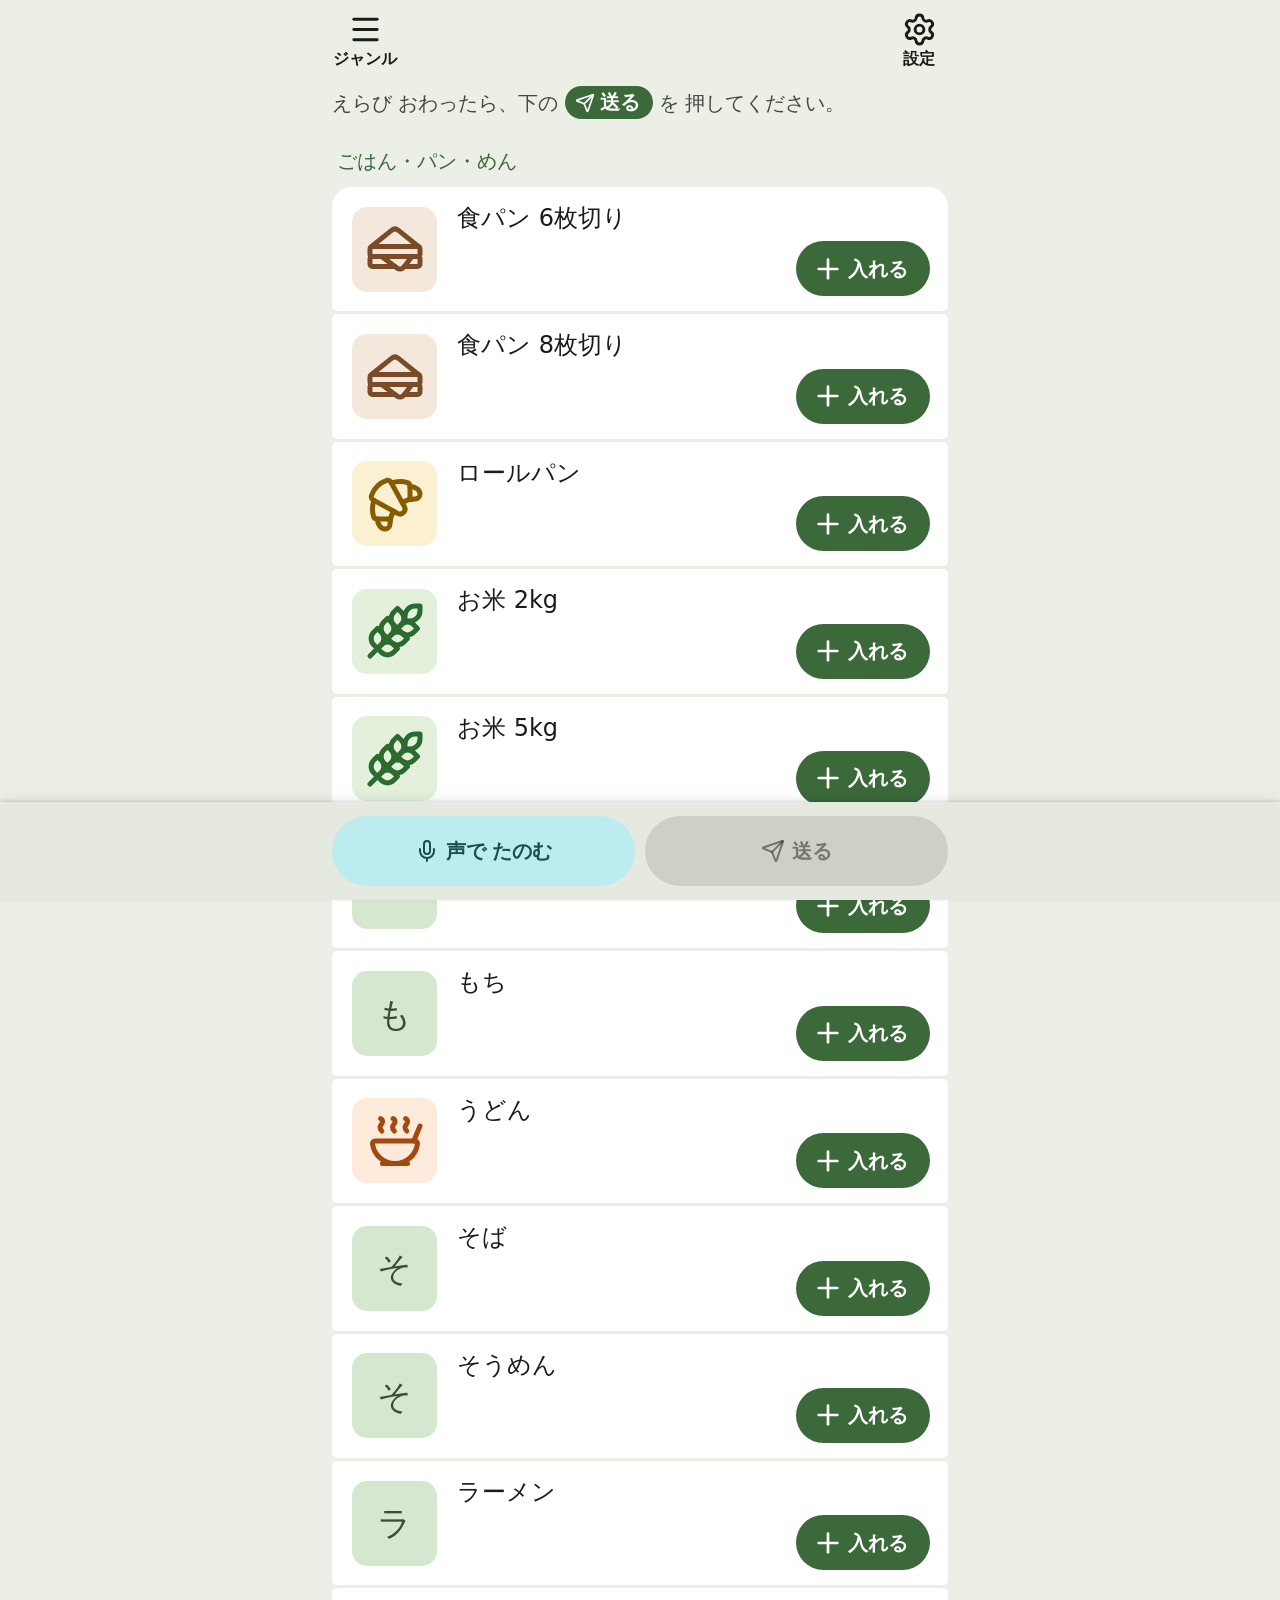
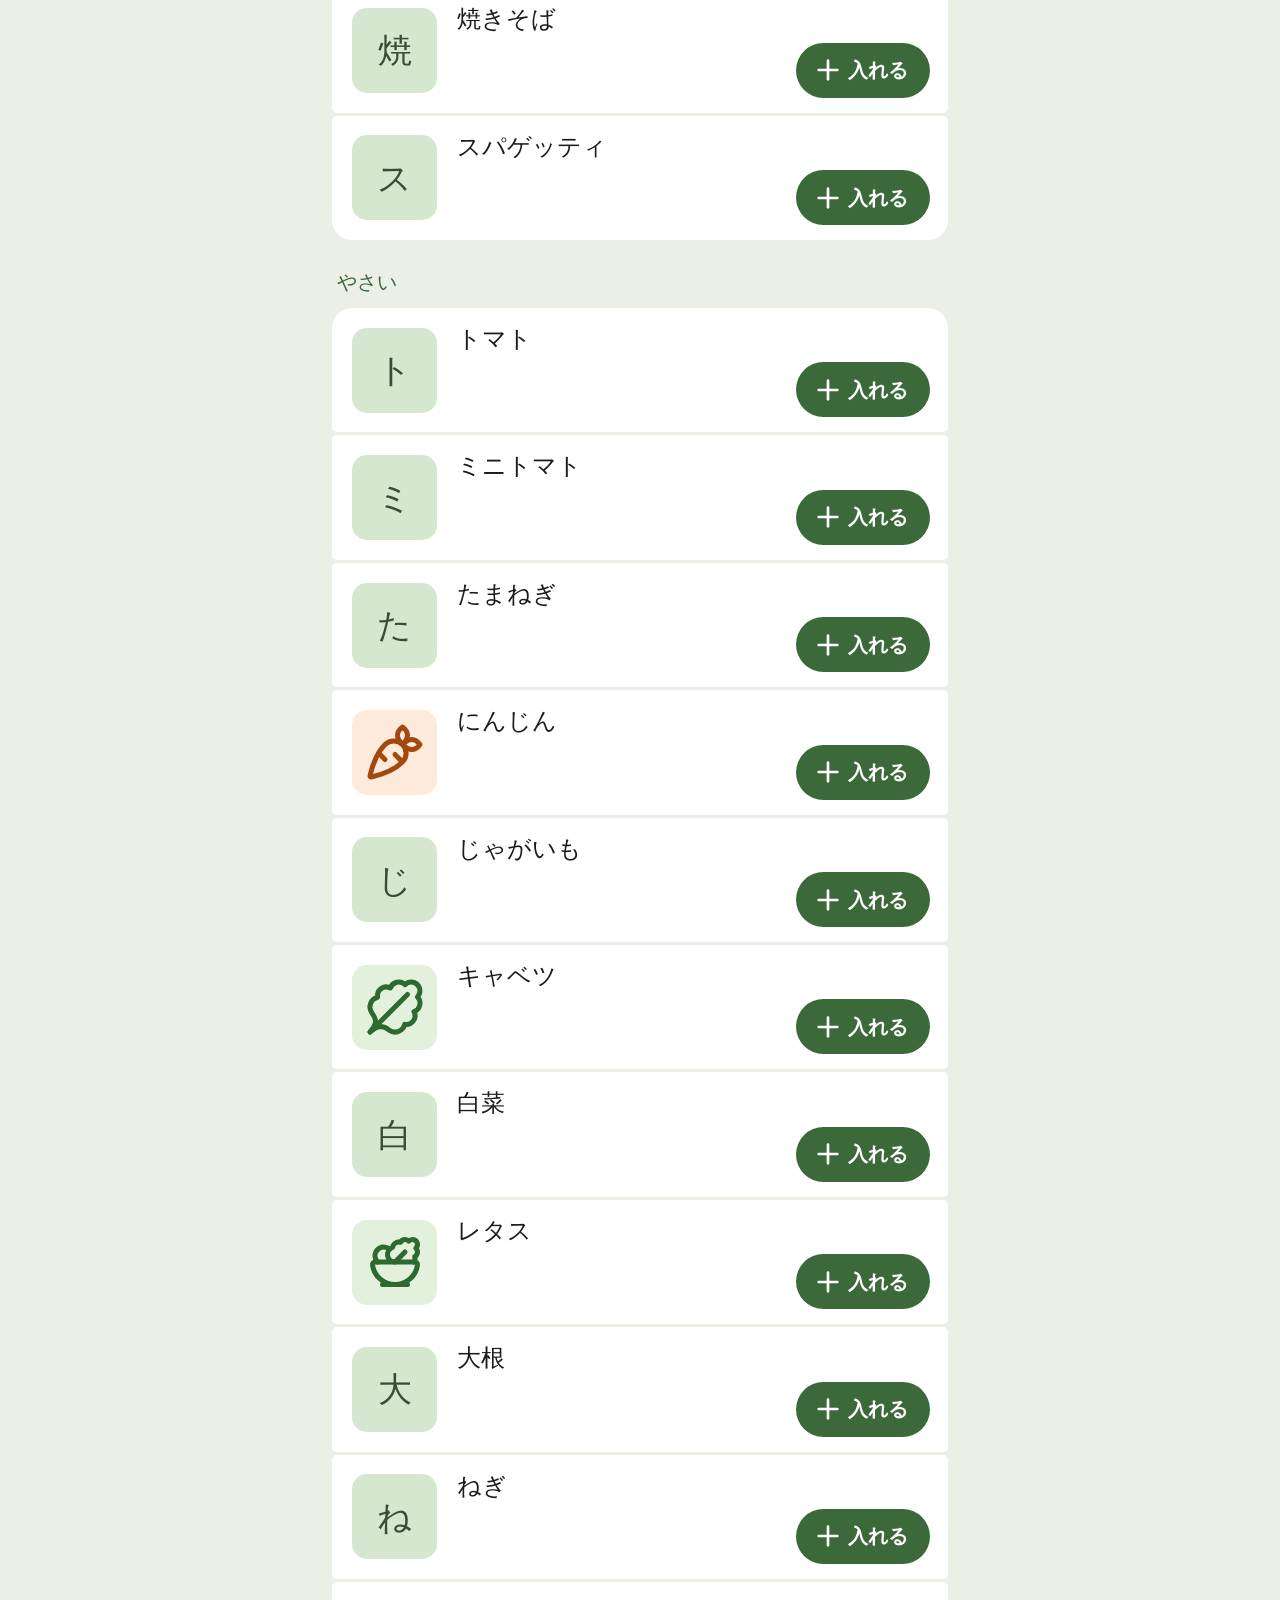
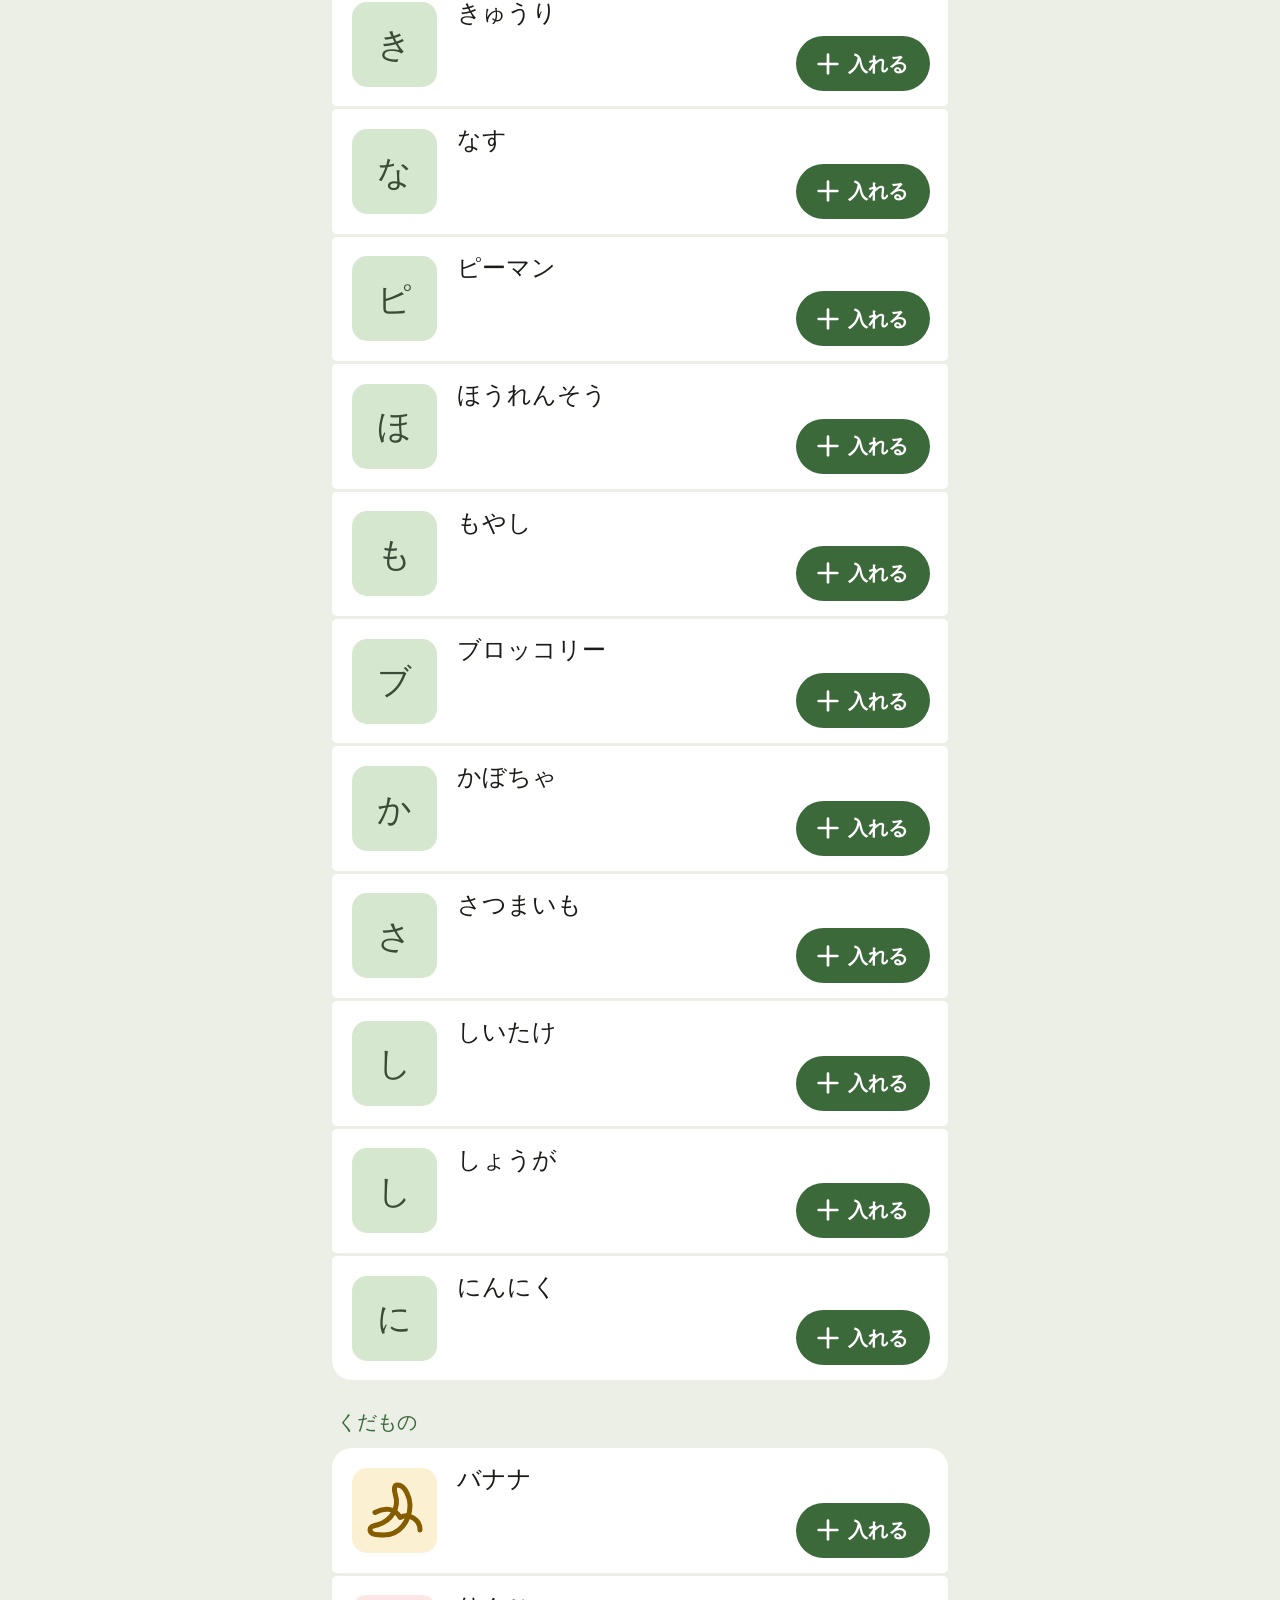
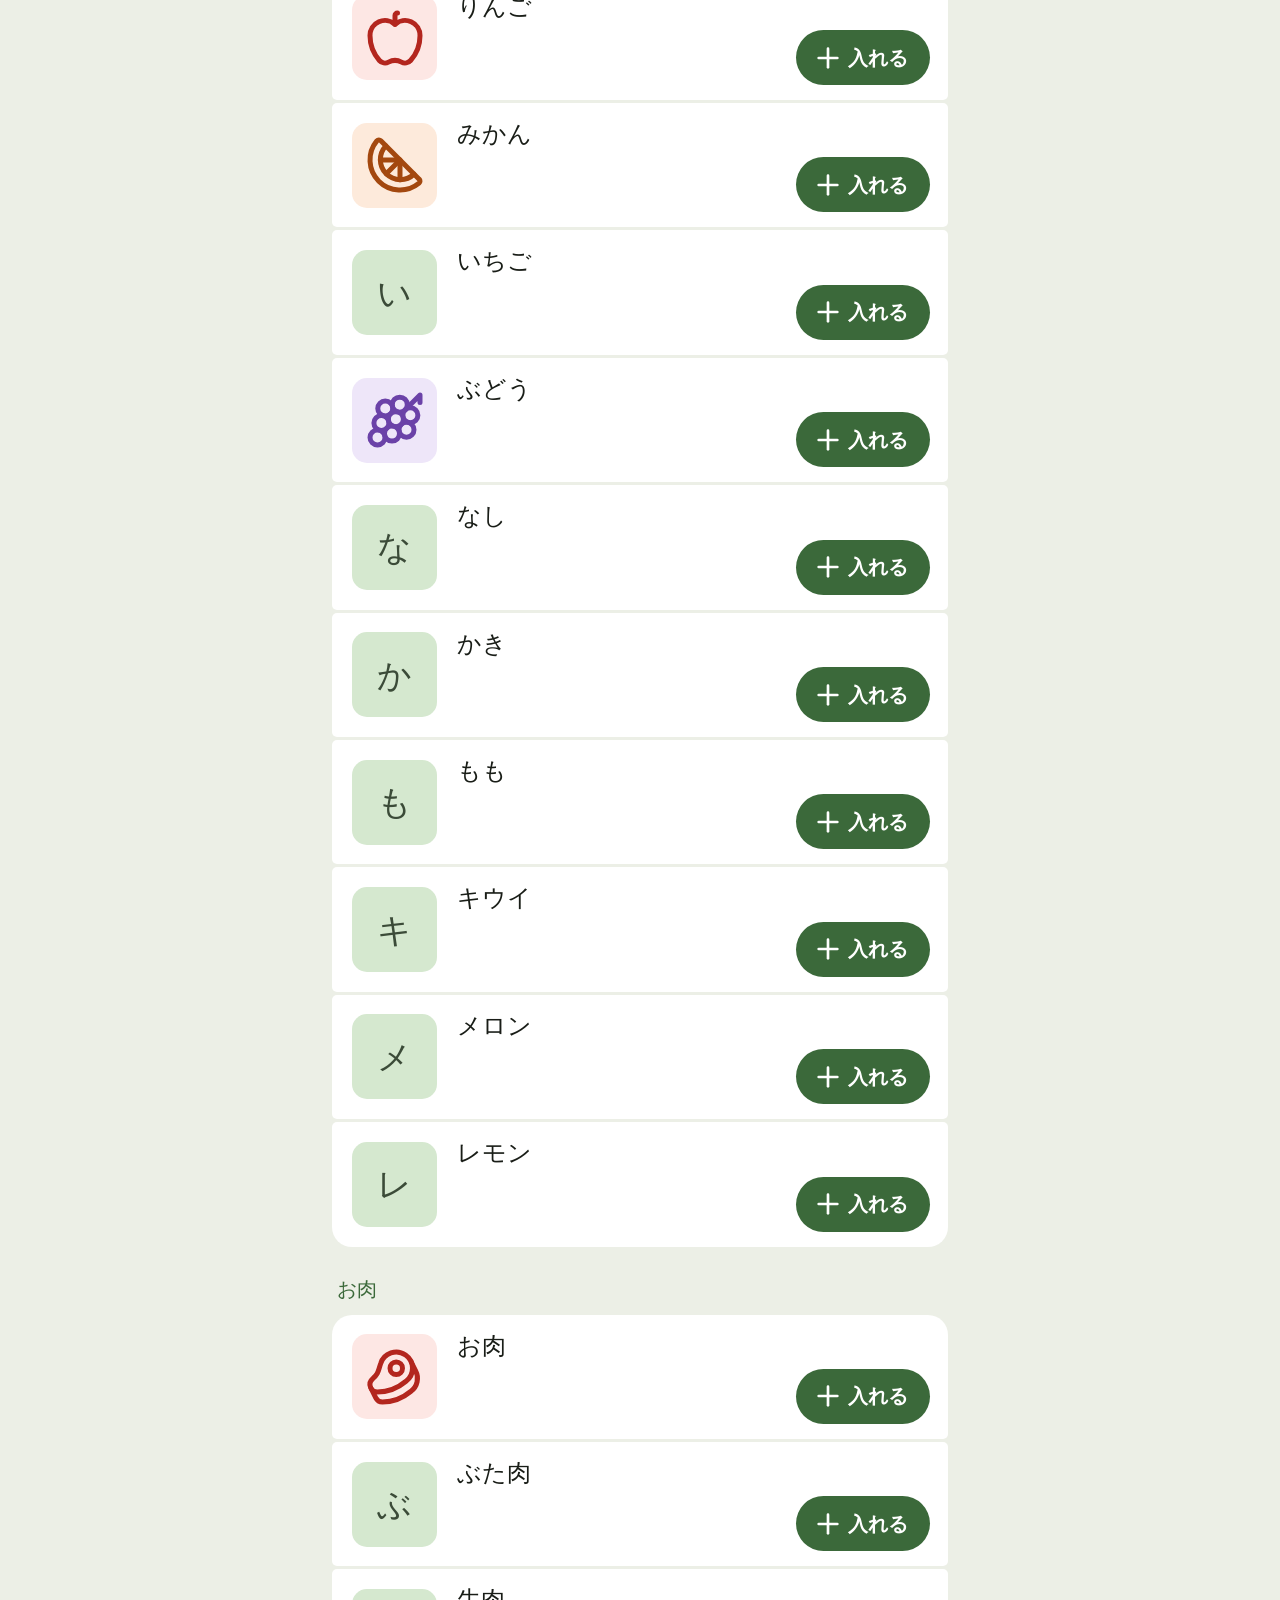
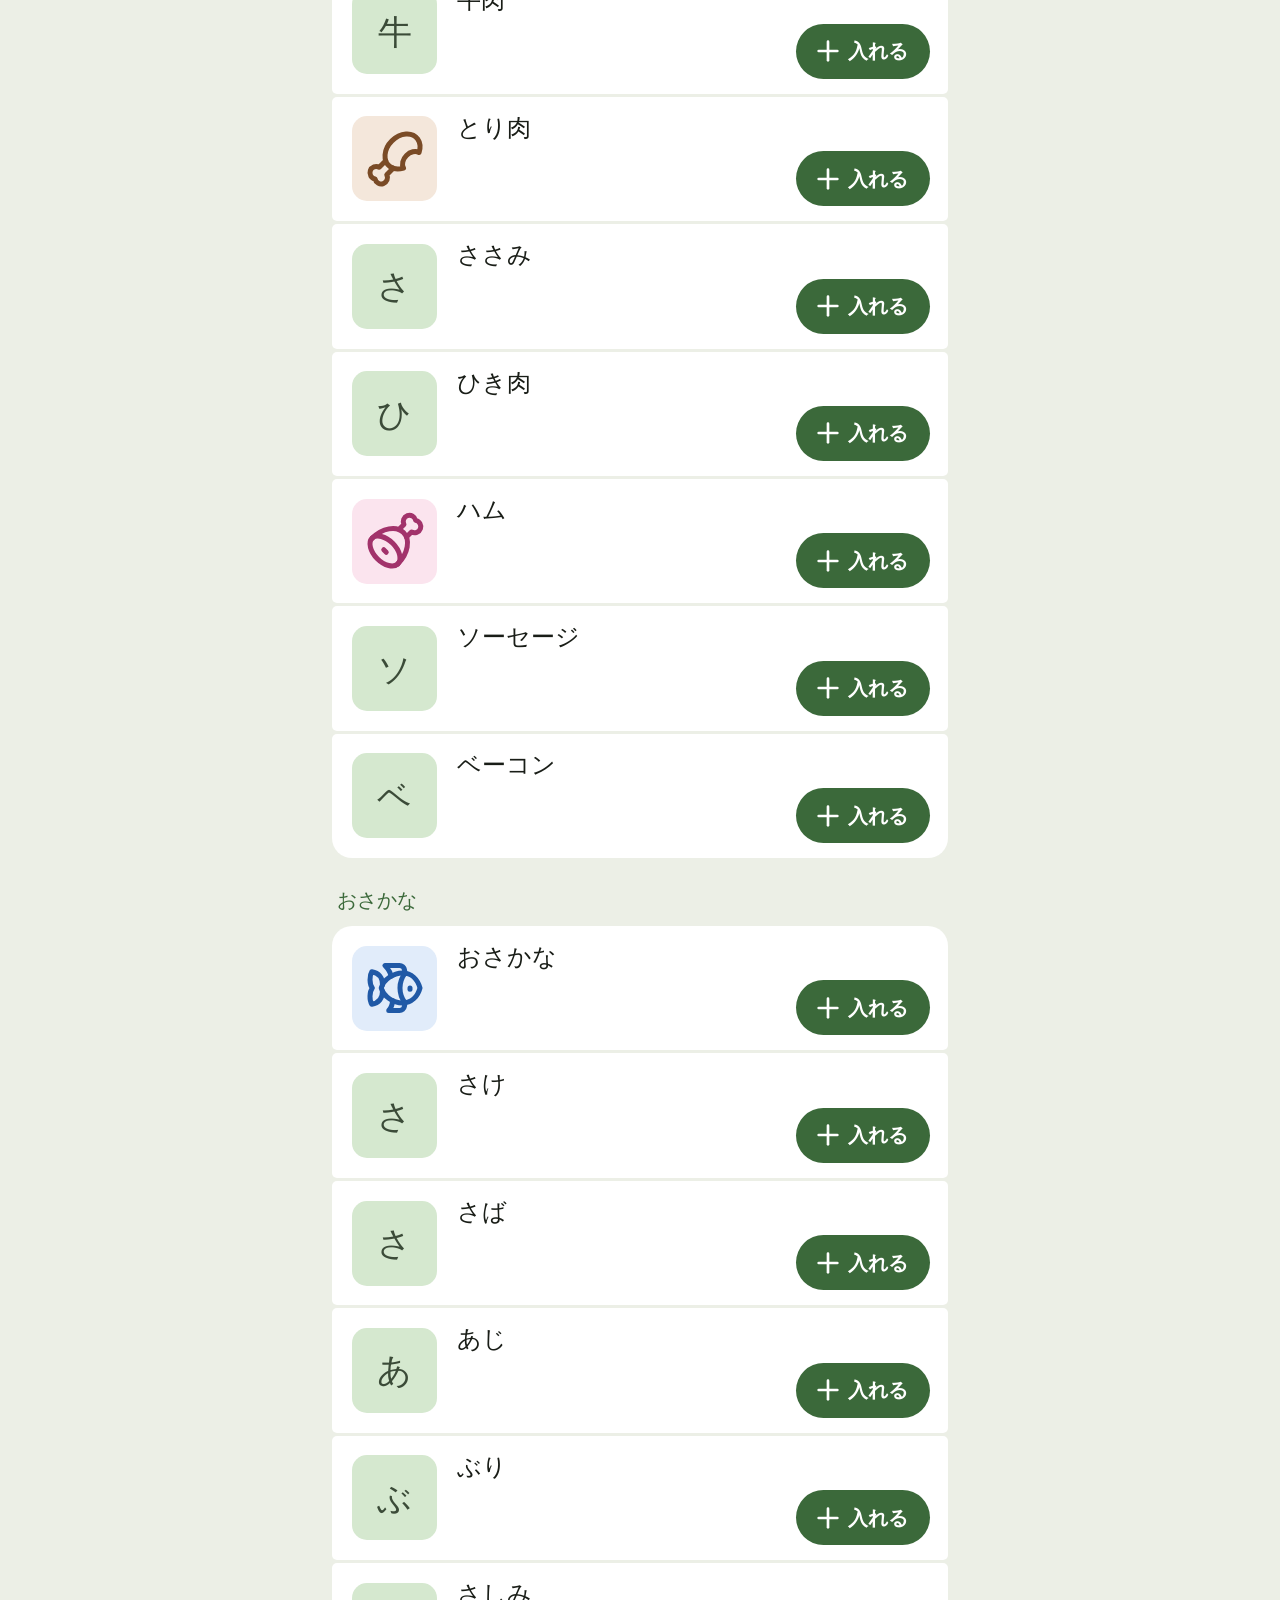
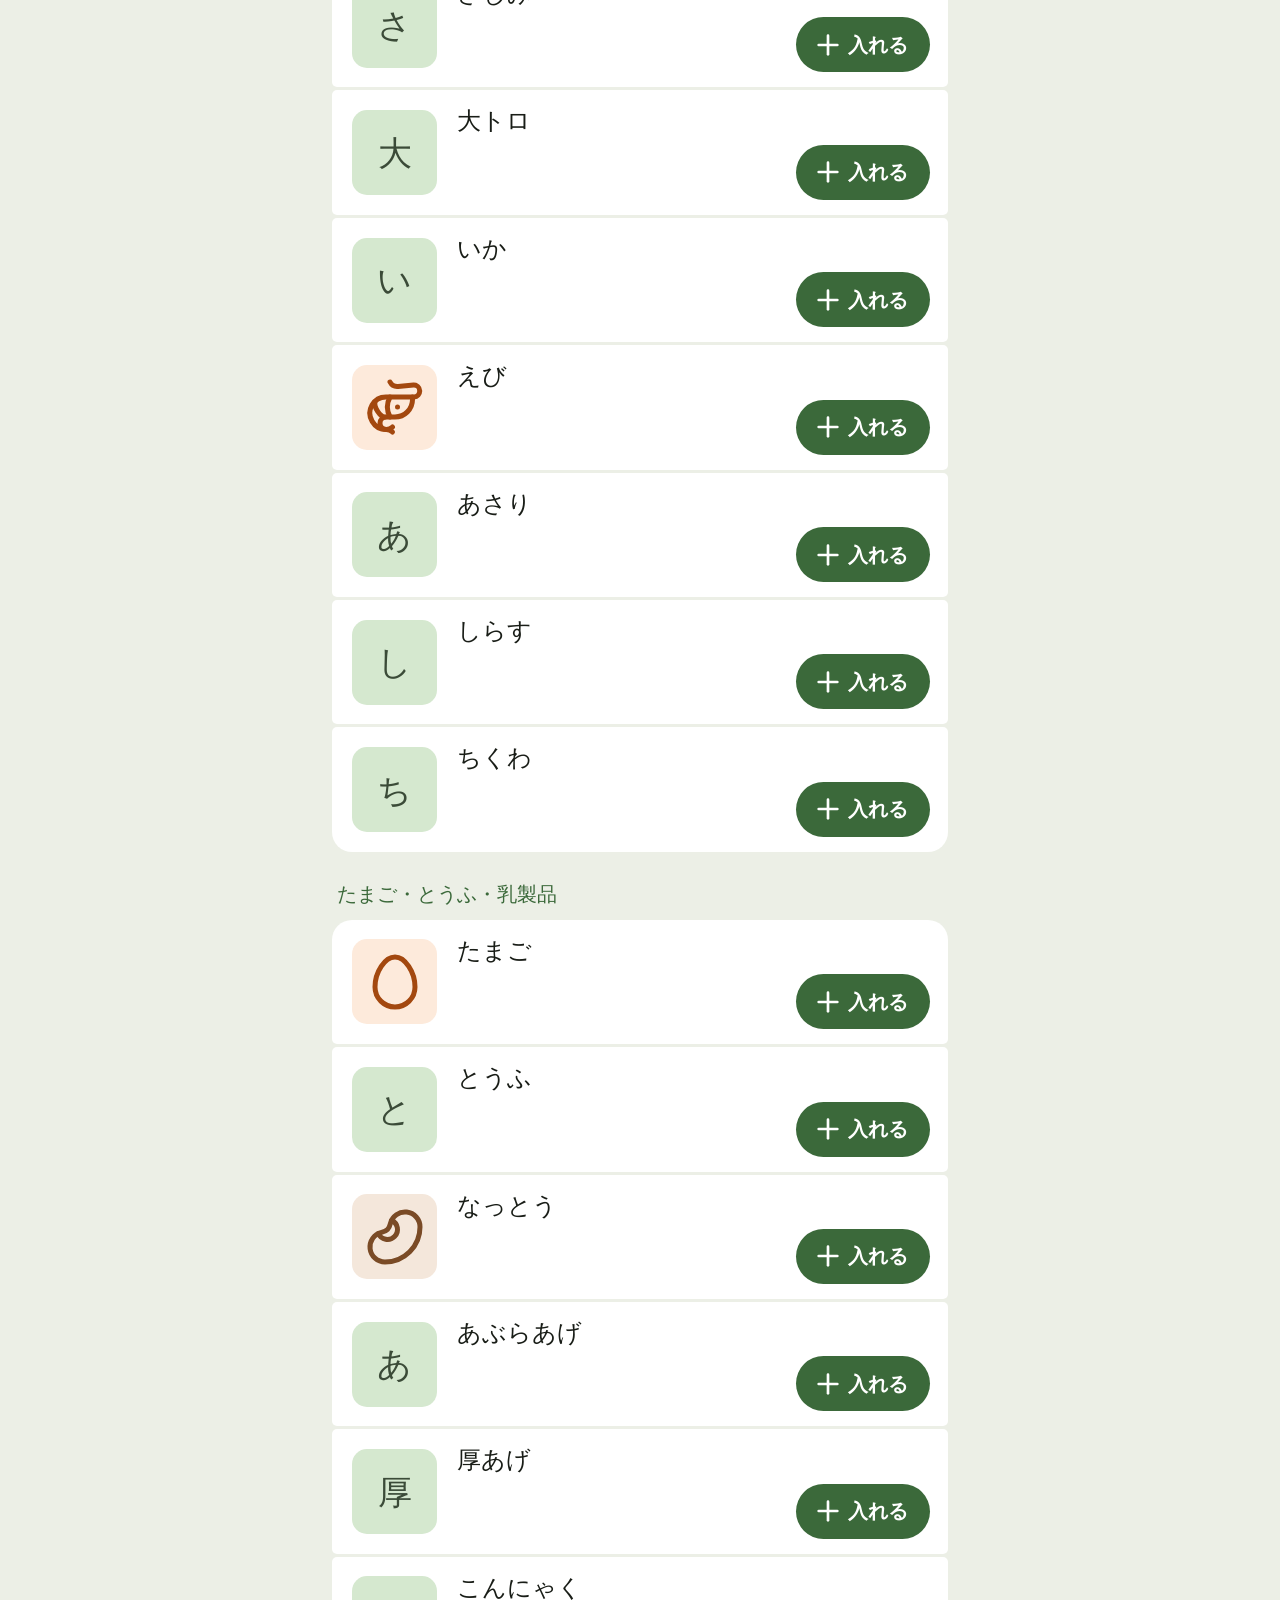
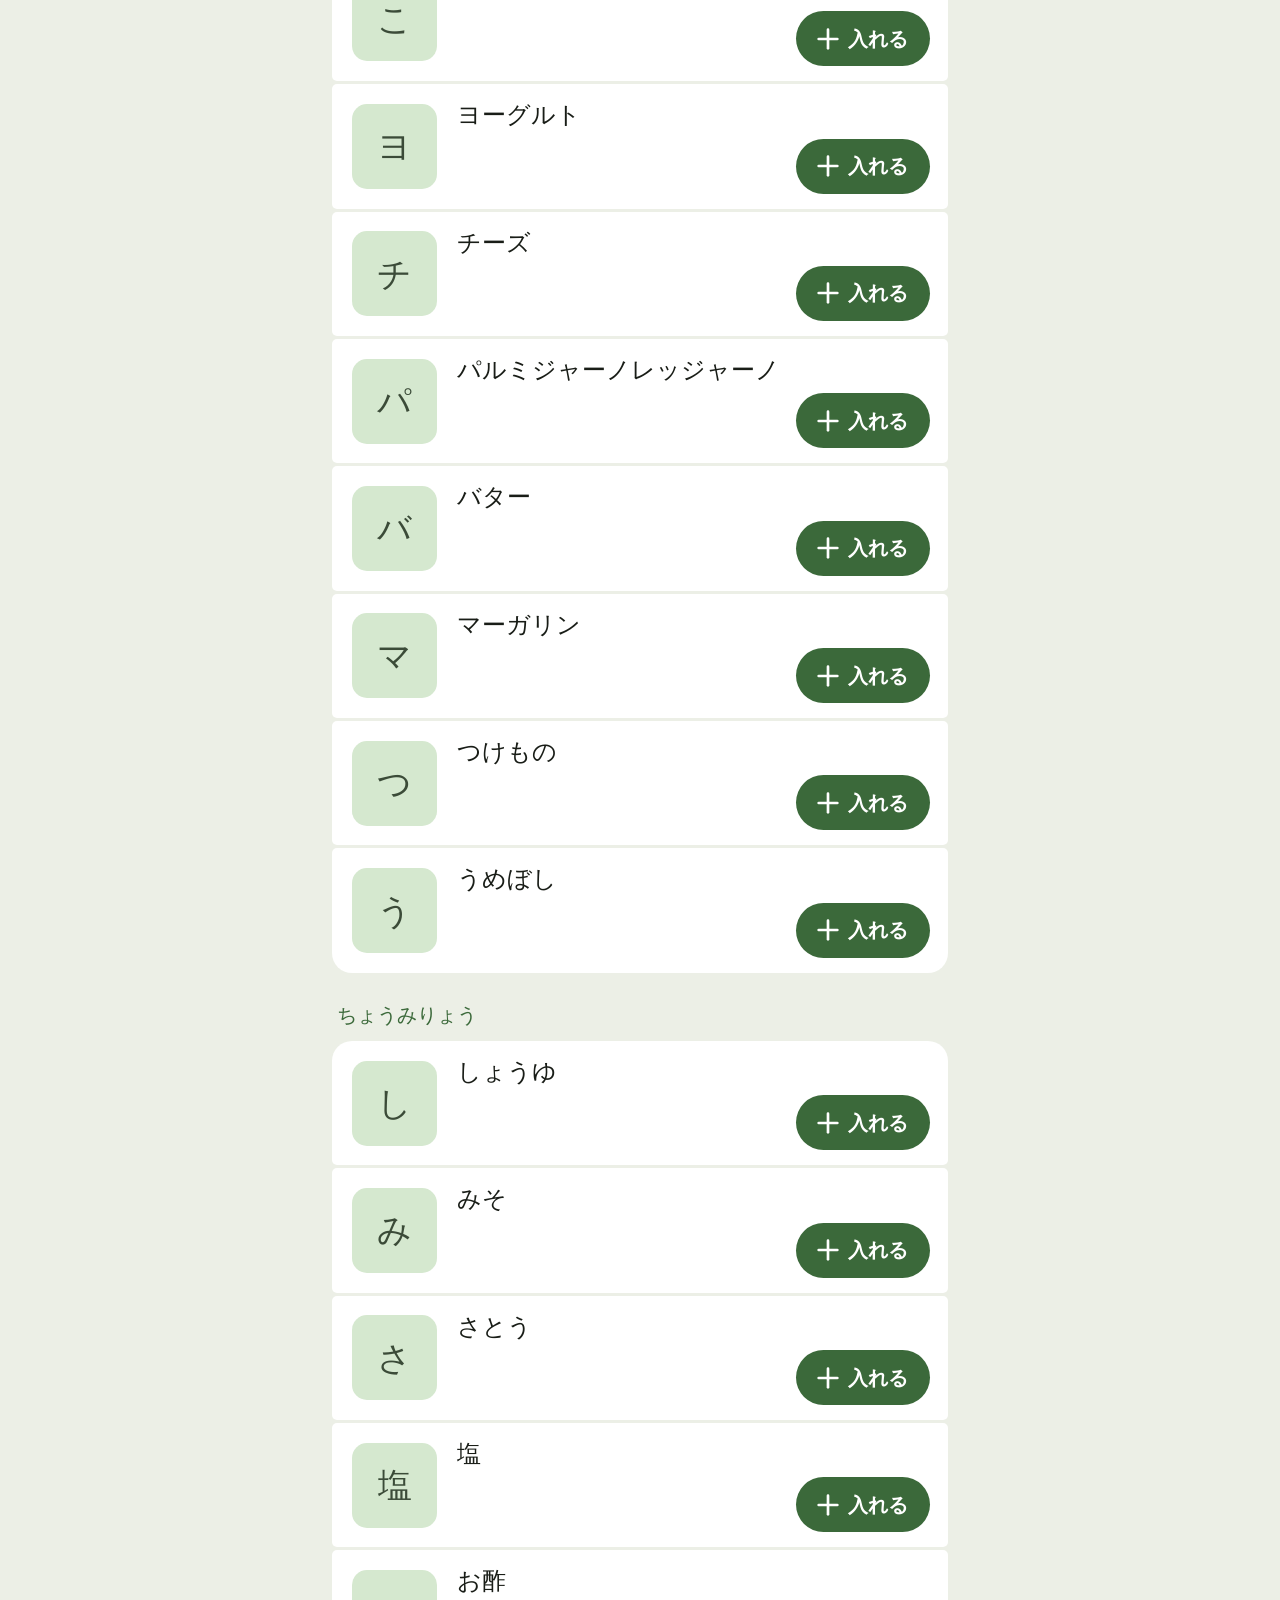
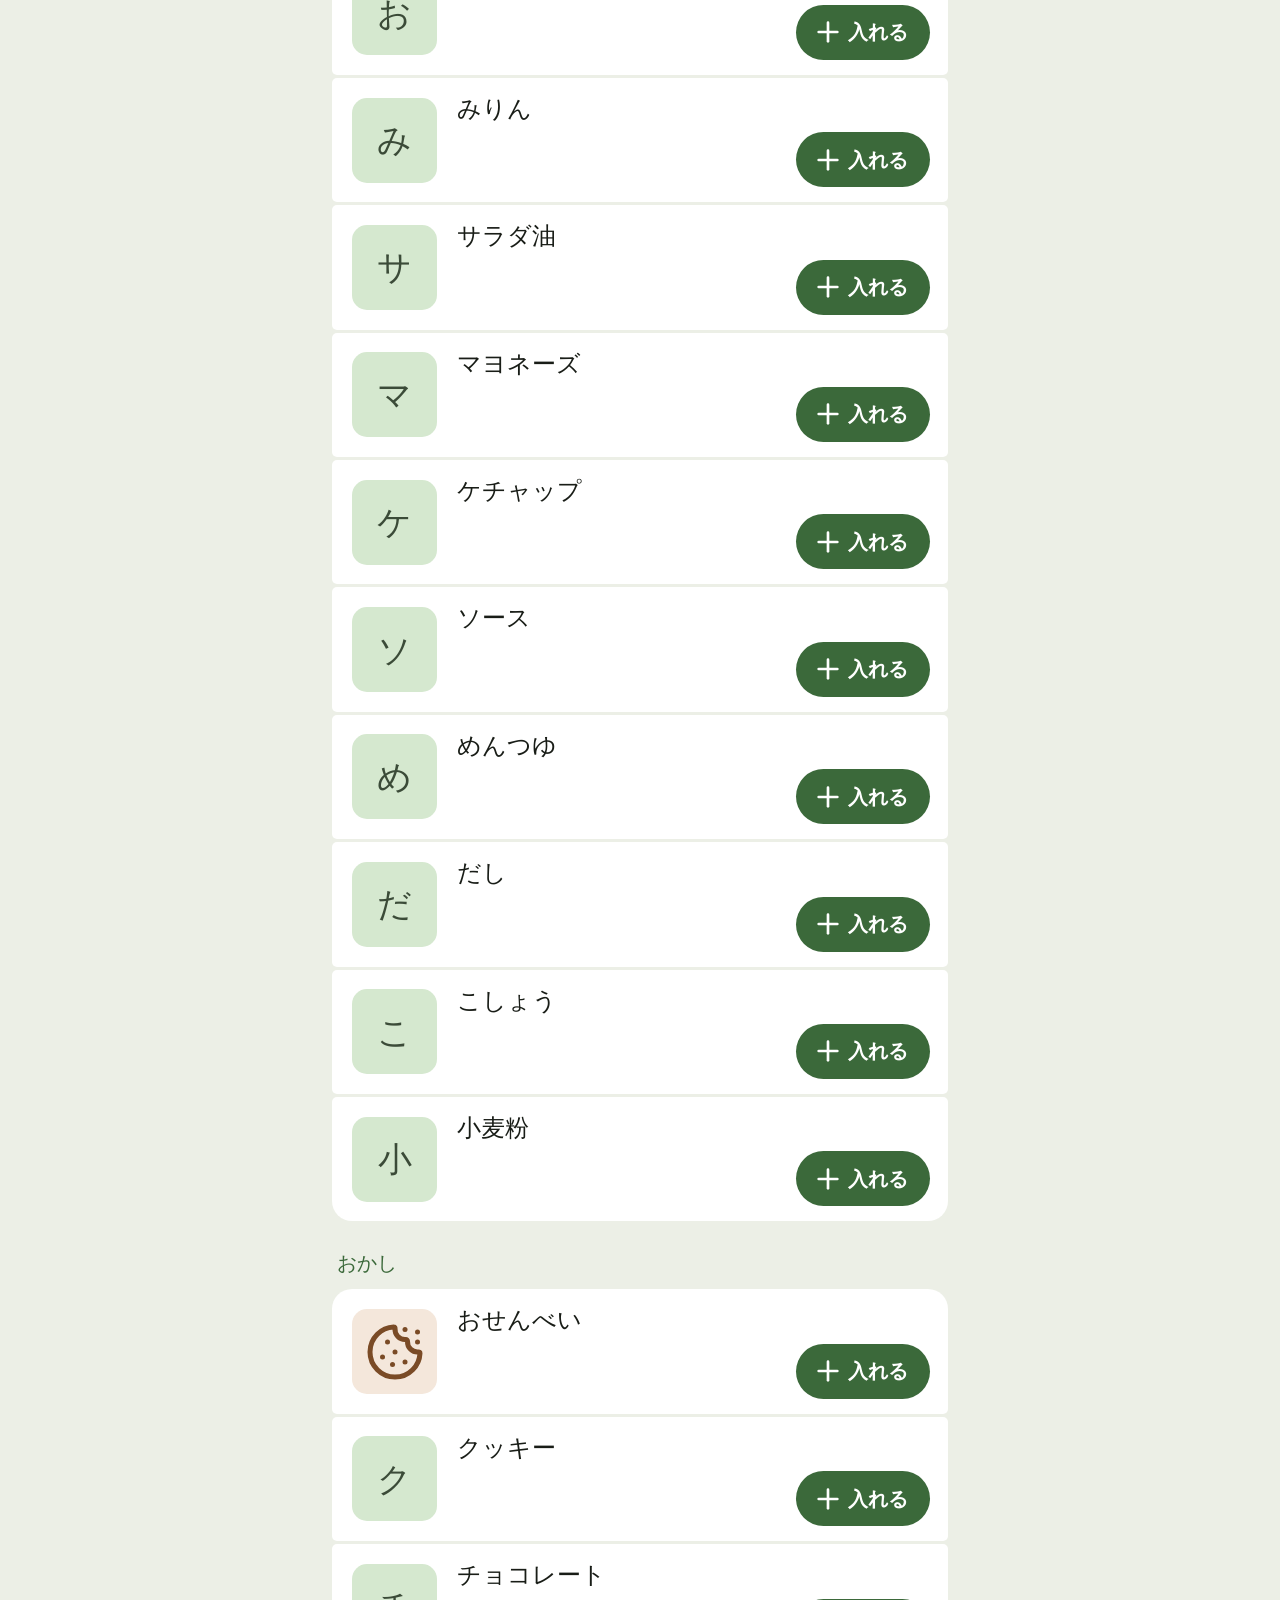
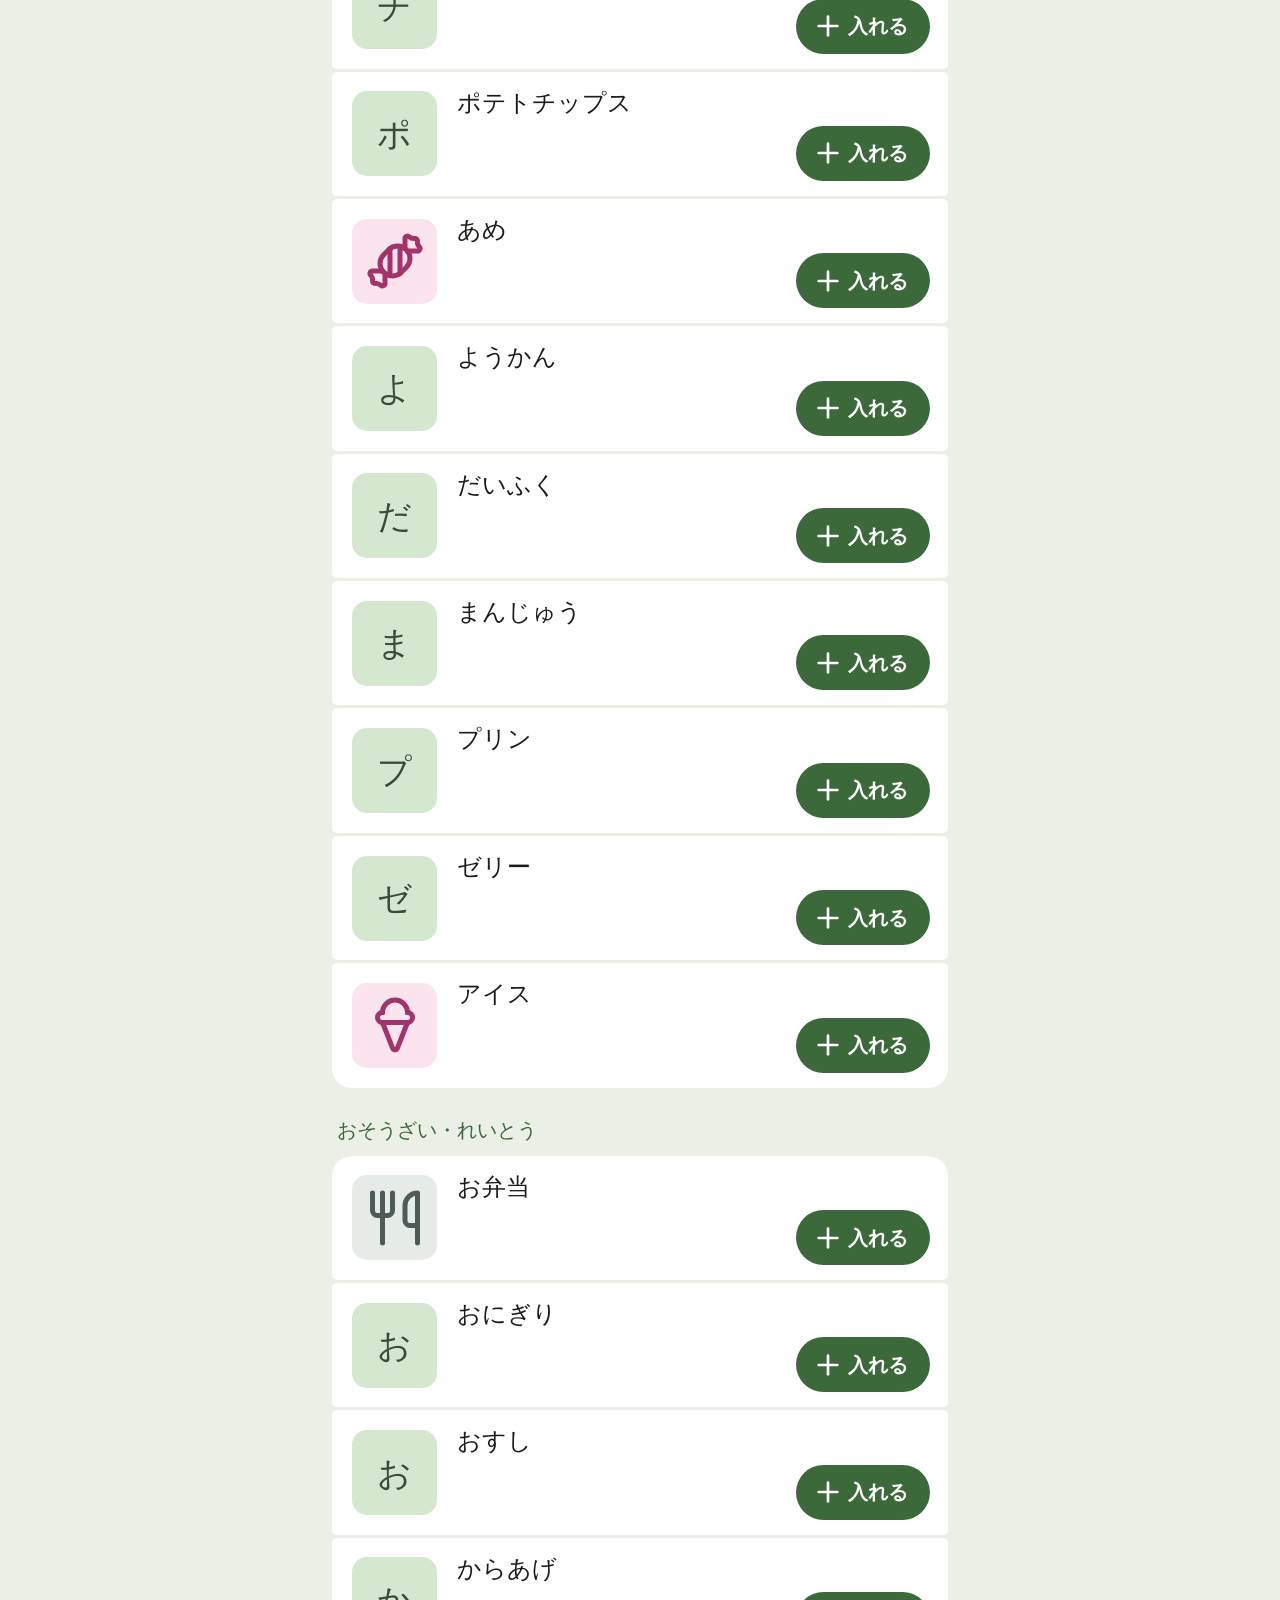
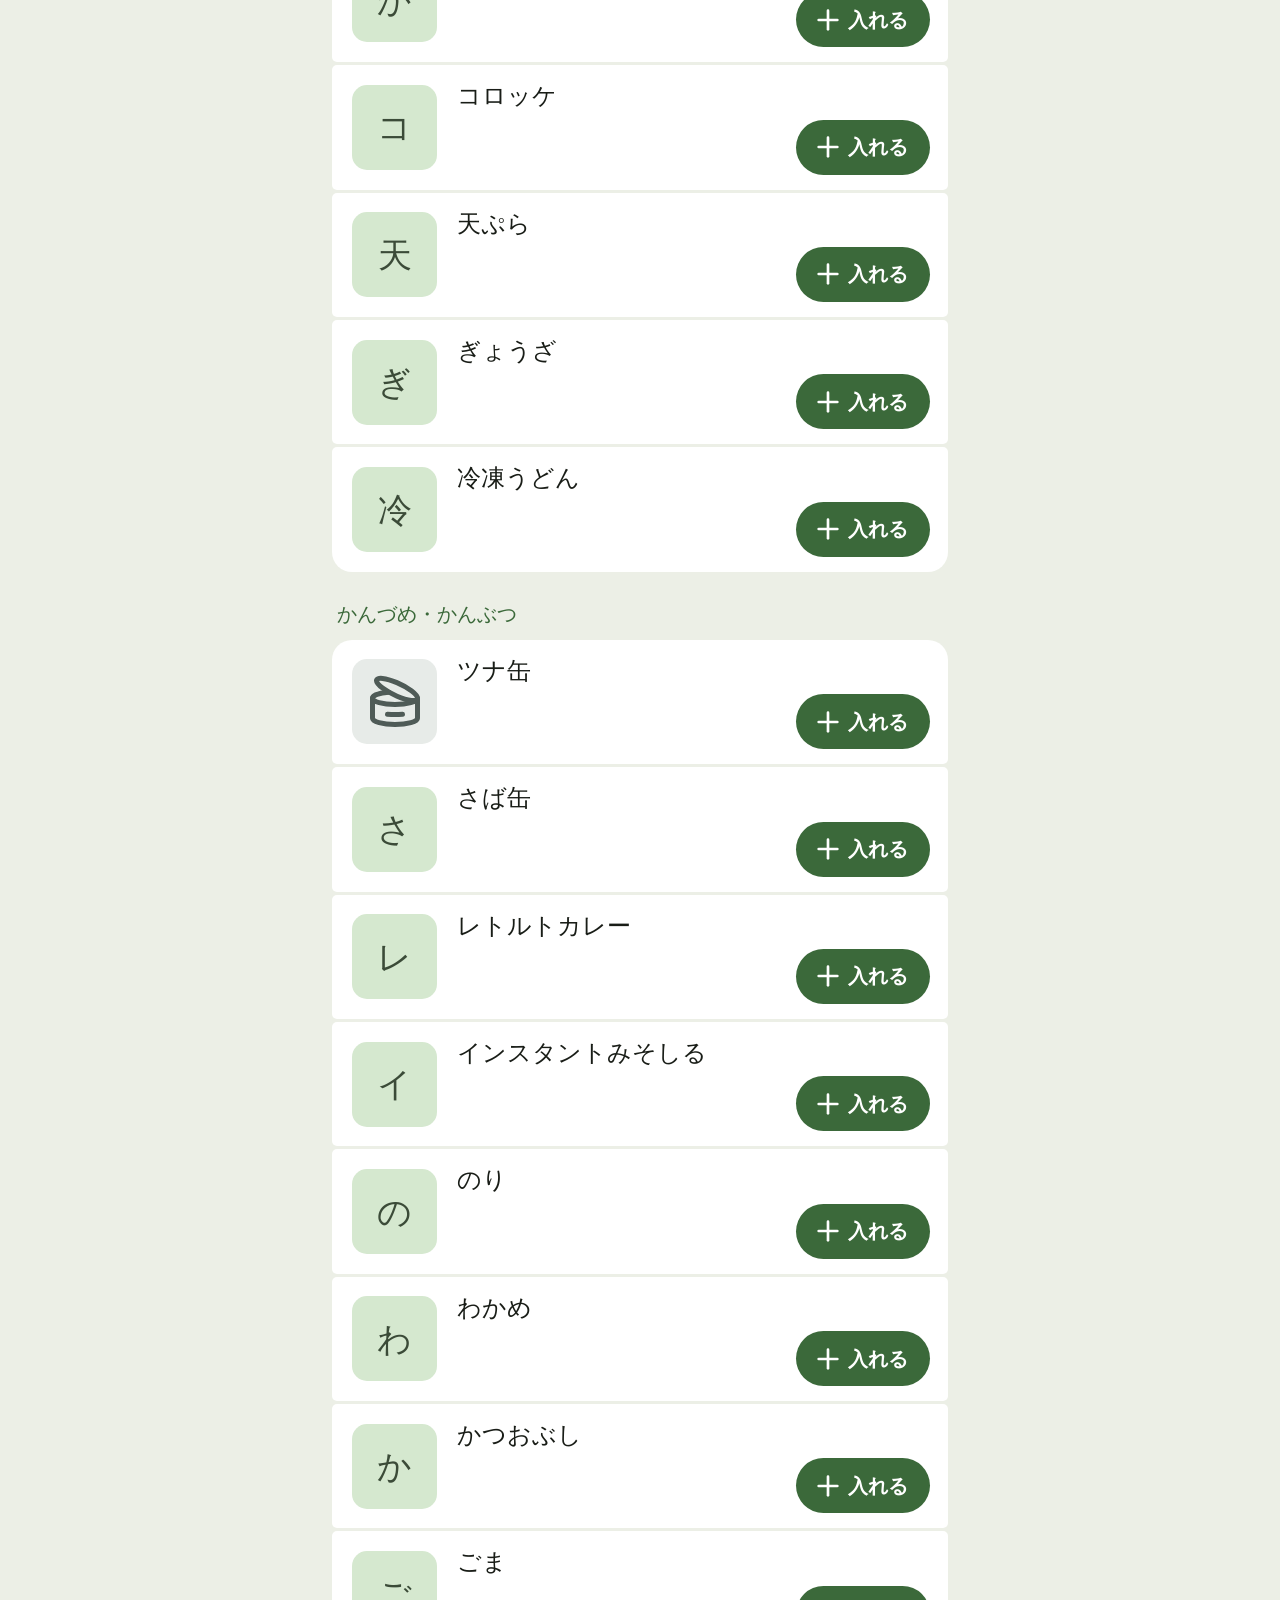
==== commit 4d647eec: "大トロ・パルミジャーノレッジャーノを はじめの 品物に 足す（1.20） - 大トロ（おさかな、さしみの 次、パック）と パルミジャーノレッジャーノ（乳製品、チーズの 次、個）を catalog 5 " ====
--- a/index.html
+++ b/index.html
@@ -16,7 +16,7 @@
 <link rel="manifest" href="manifest.webmanifest">
 <link rel="icon" href="icons/basket-192.png" type="image/png">
 <link rel="apple-touch-icon" href="icons/basket-apple-touch.png">
-<link rel="stylesheet" href="style.css?v=1.19">
+<link rel="stylesheet" href="style.css?v=1.20">
 </head>
 <body>
 
@@ -126,7 +126,7 @@
     <p class="note">スマホを 人に ゆずる ときなどに。品物・写真・送った記録・録音・設定を ぜんぶ けして、はじめの 状態に 戻します。けした データは 戻せません。</p>
     <button type="button" id="wipeAll" class="btn danger sl"><span data-ic="trash-2"></span>データを ぜんぶ けす</button>
 
-    <p class="ver">かいものメモ 1.19</p>
+    <p class="ver">かいものメモ 1.20</p>
   </div>
 </section>
 
@@ -284,7 +284,7 @@
 
 <div id="toast" role="status" aria-live="polite" hidden></div>
 
-<script src="check.js?v=1.19"></script>
-<script src="app.js?v=1.19"></script>
+<script src="check.js?v=1.20"></script>
+<script src="app.js?v=1.20"></script>
 </body>
 </html>
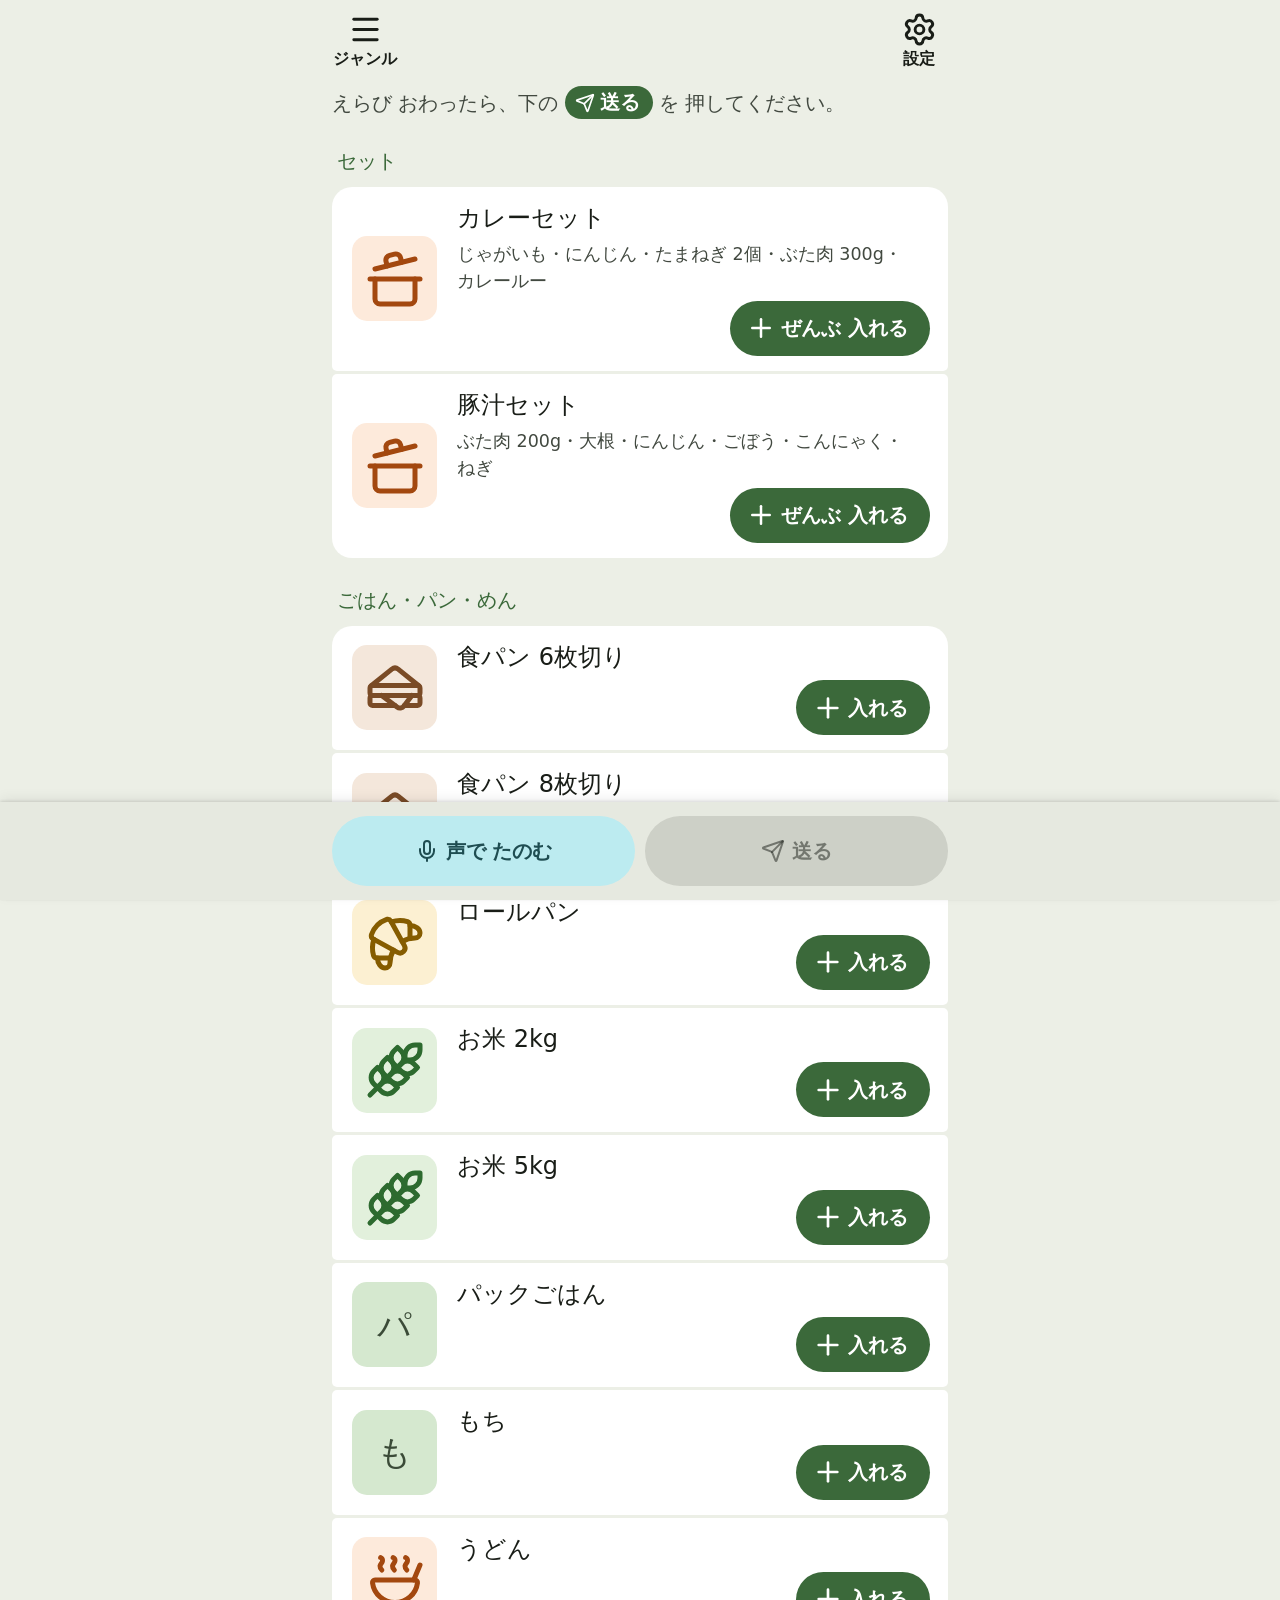
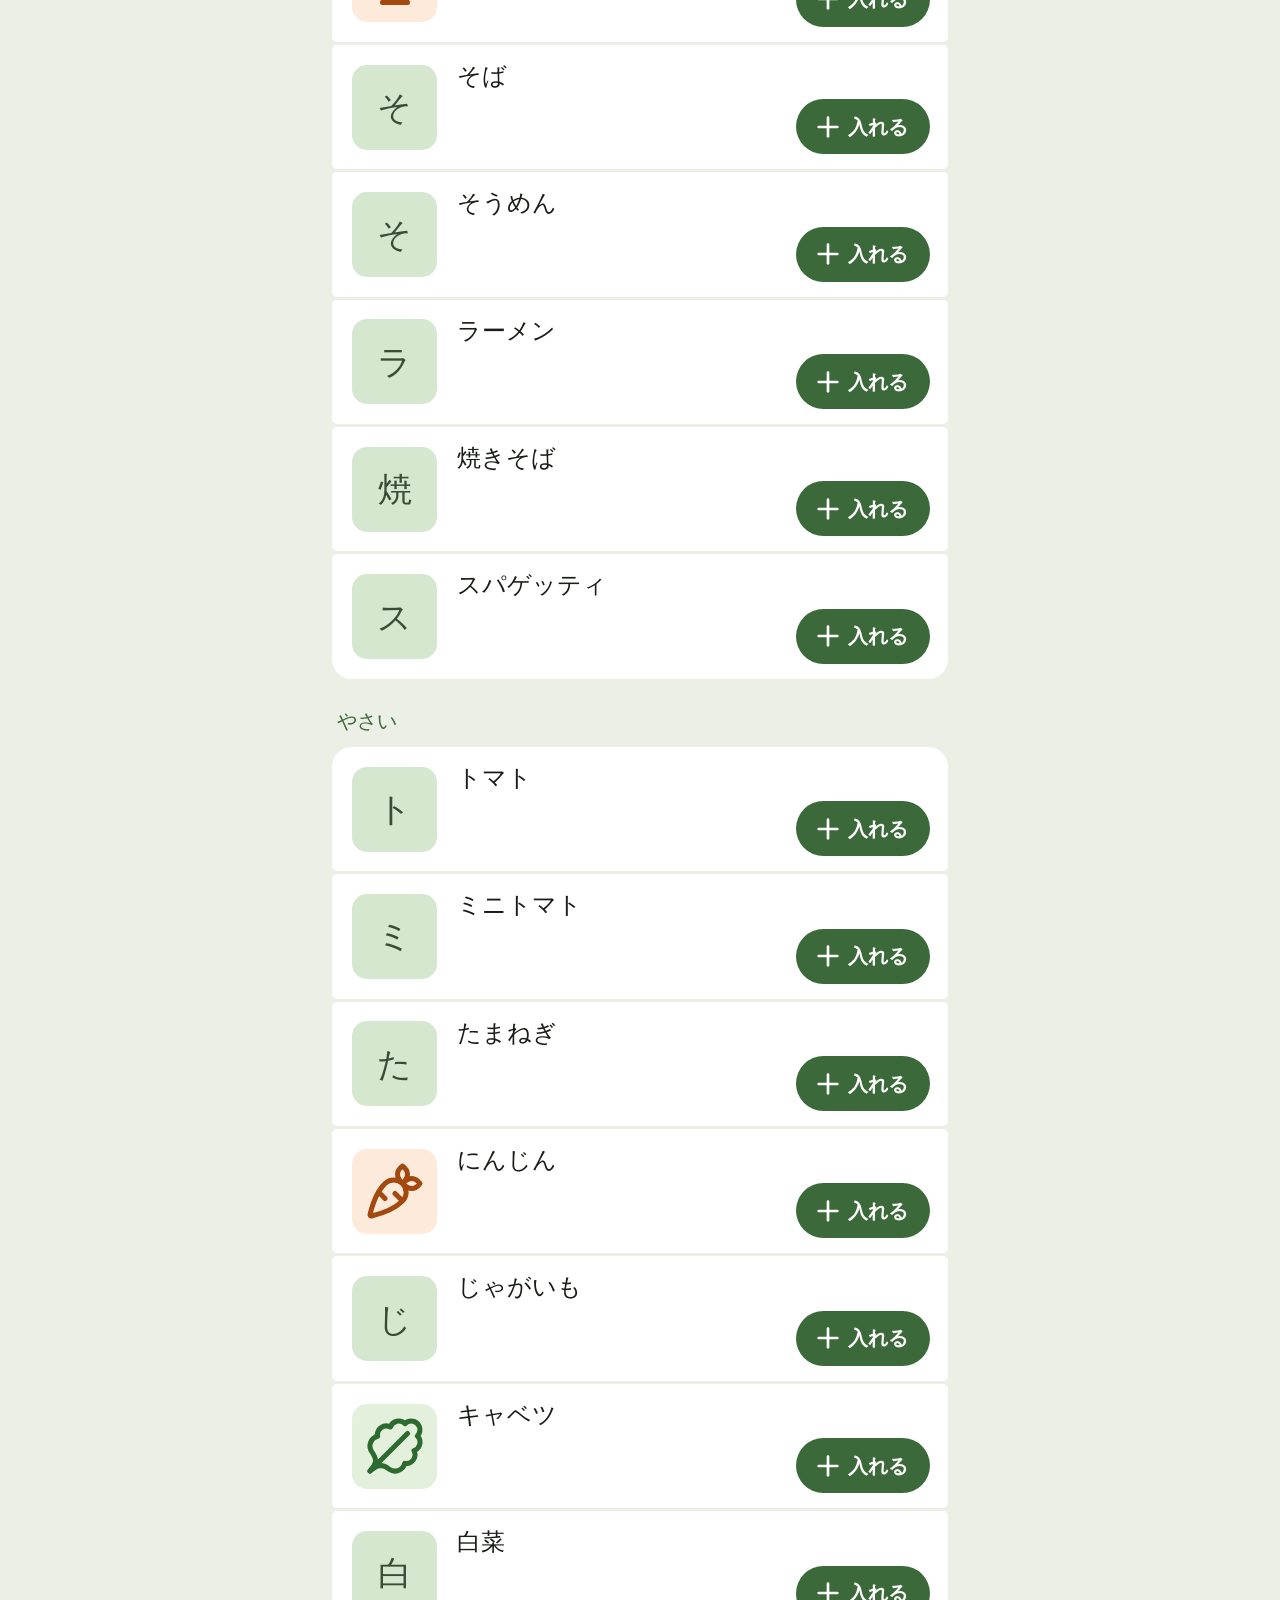
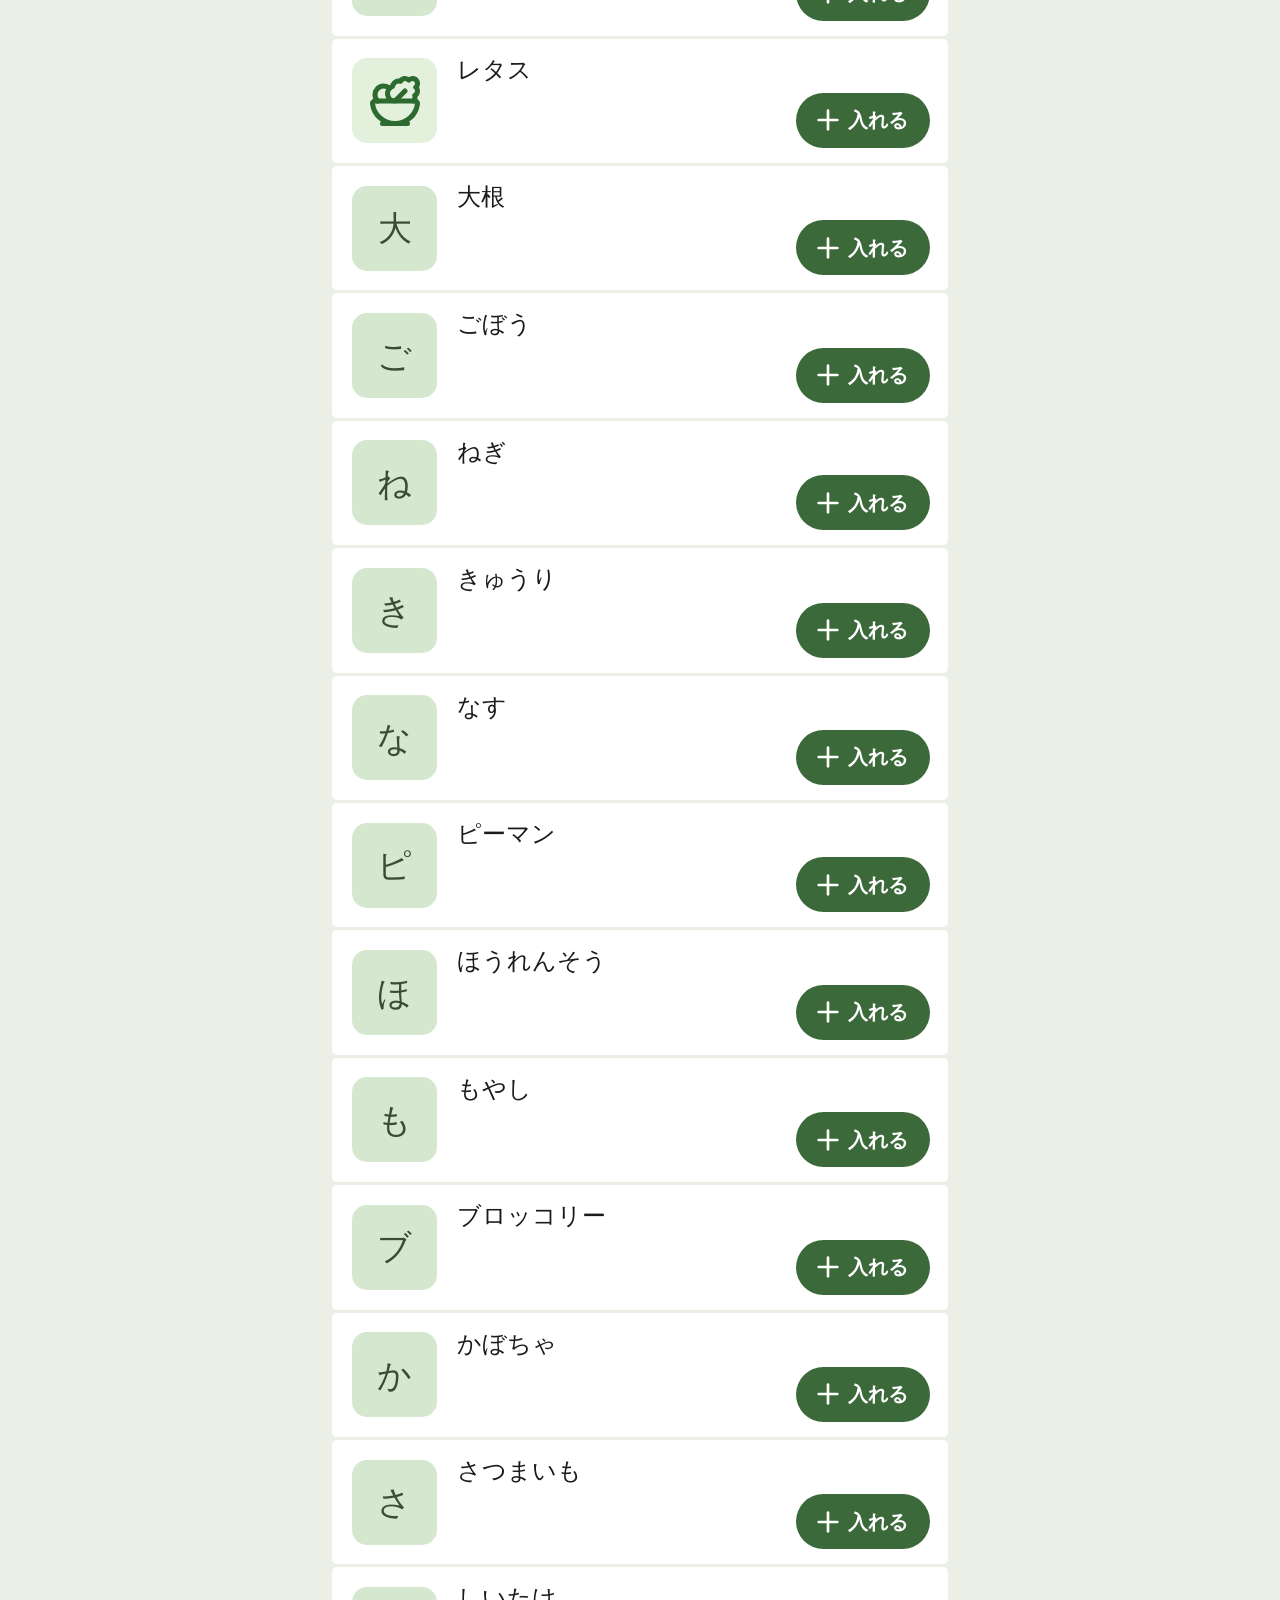
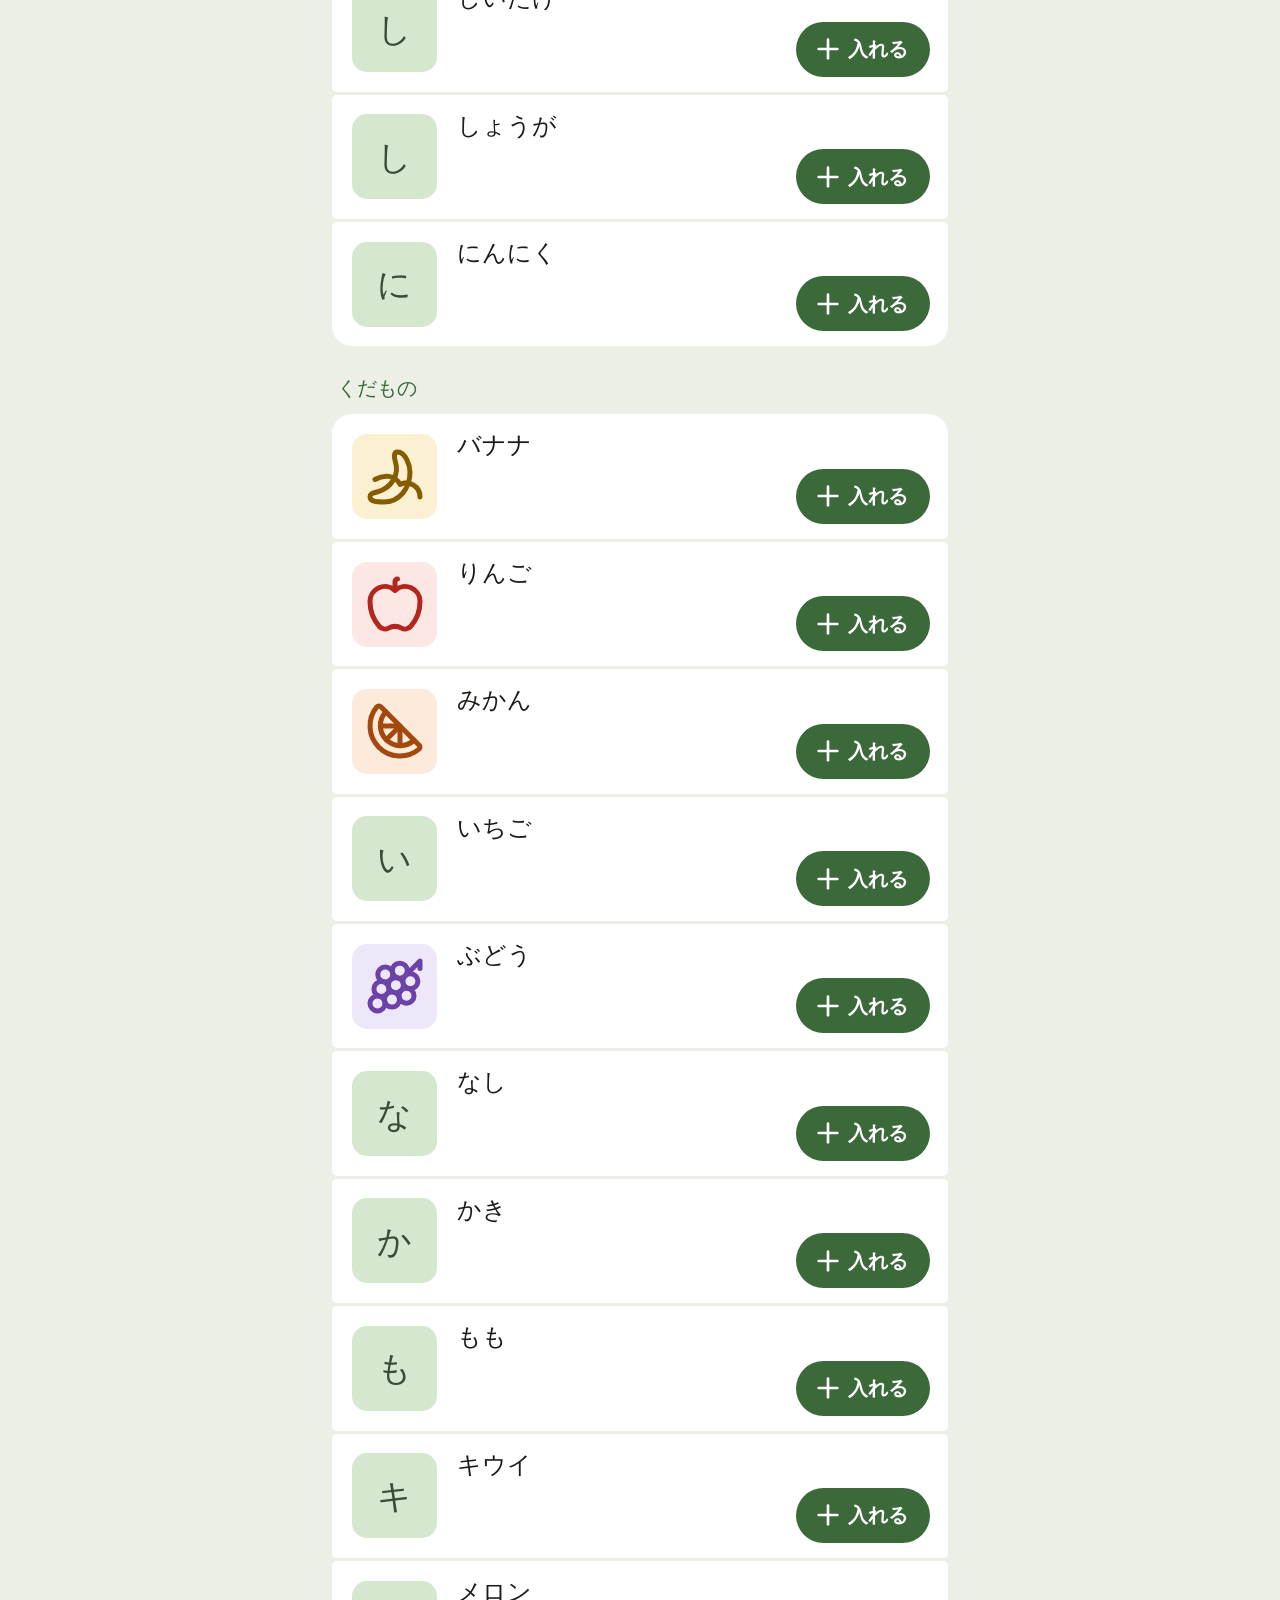
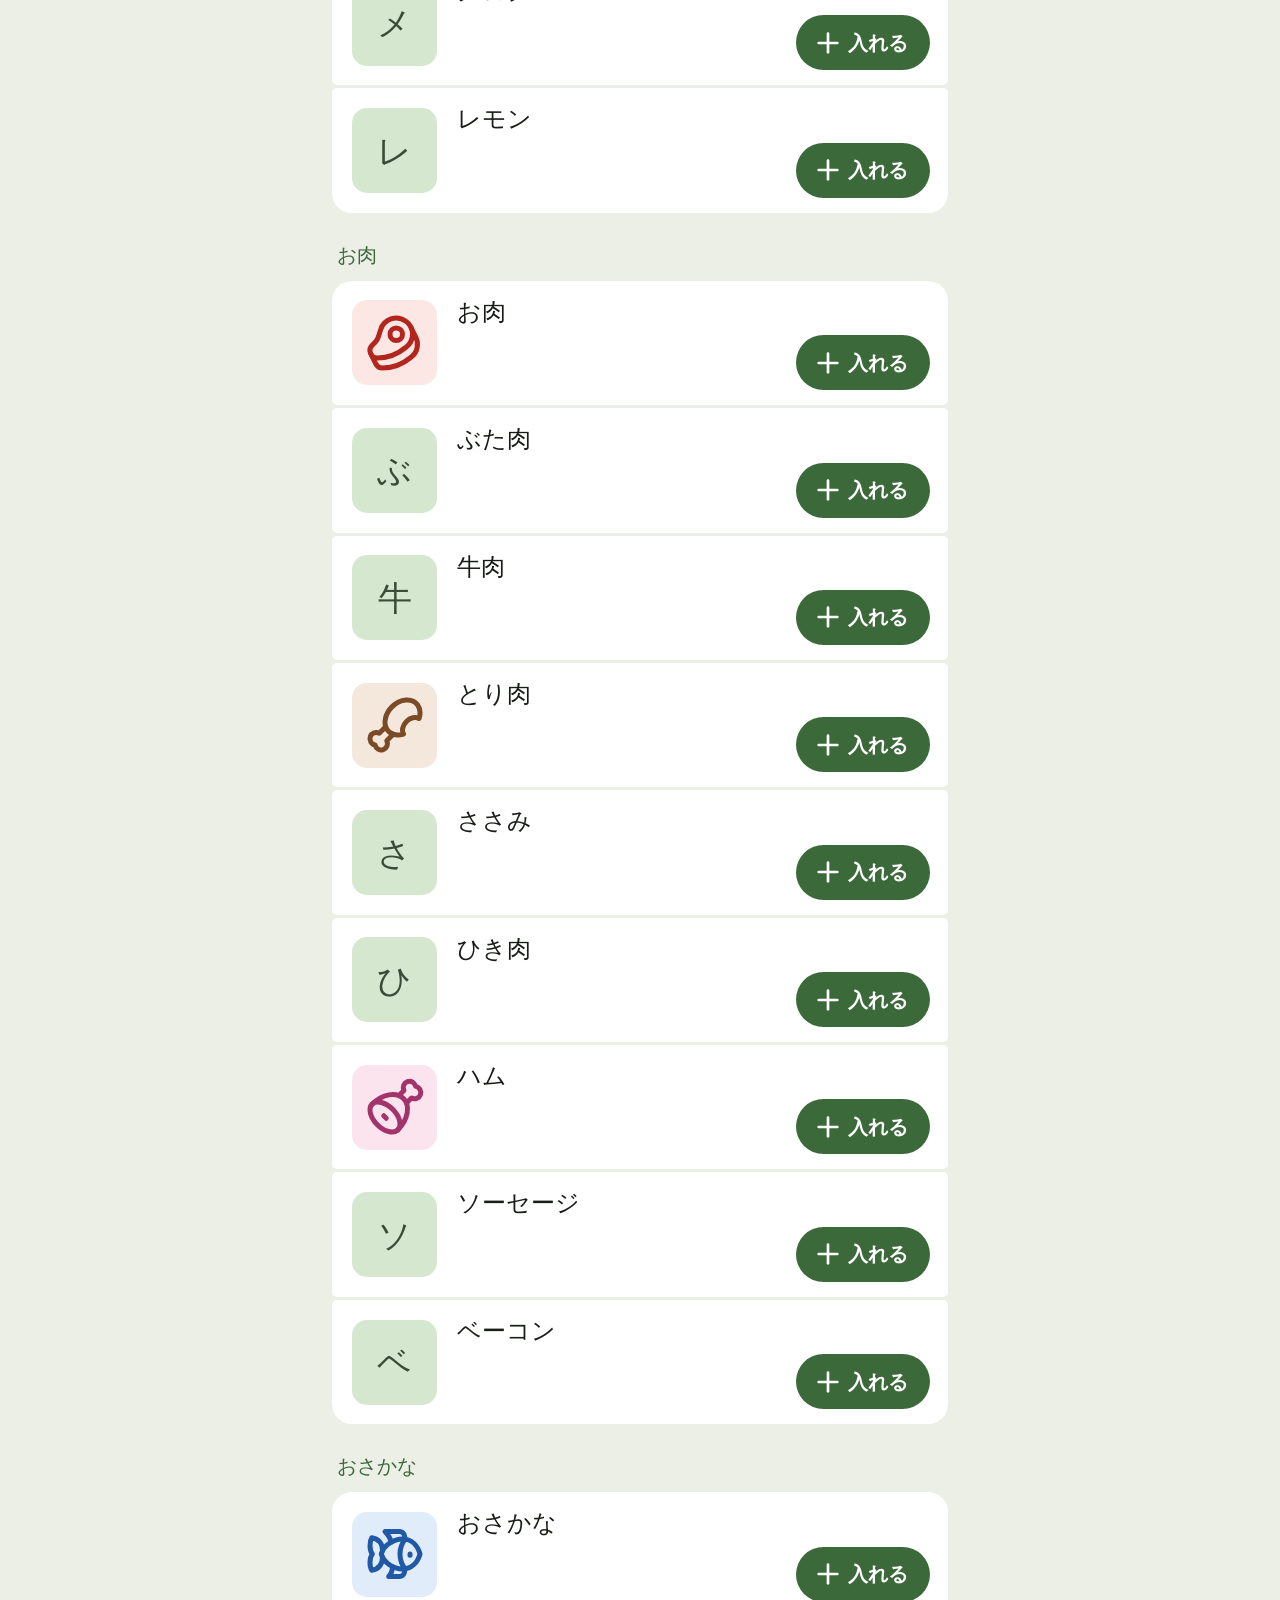
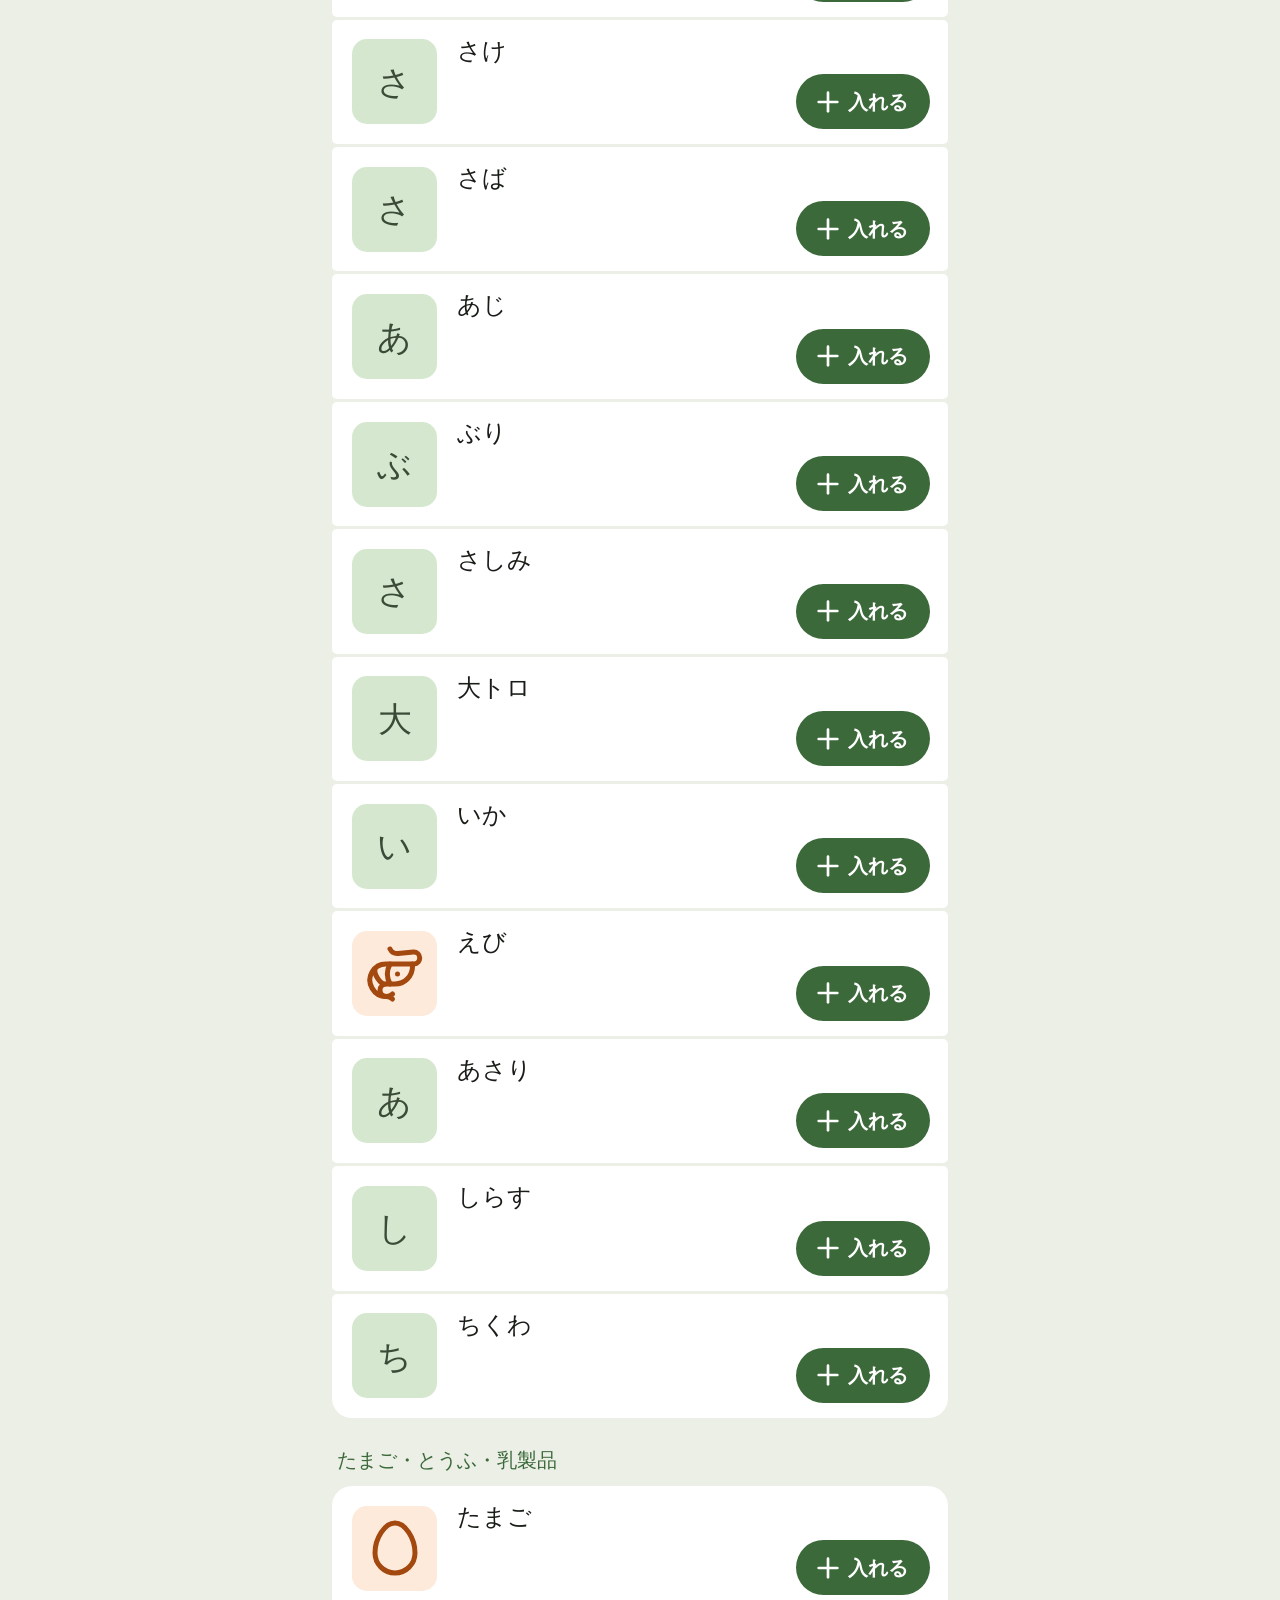
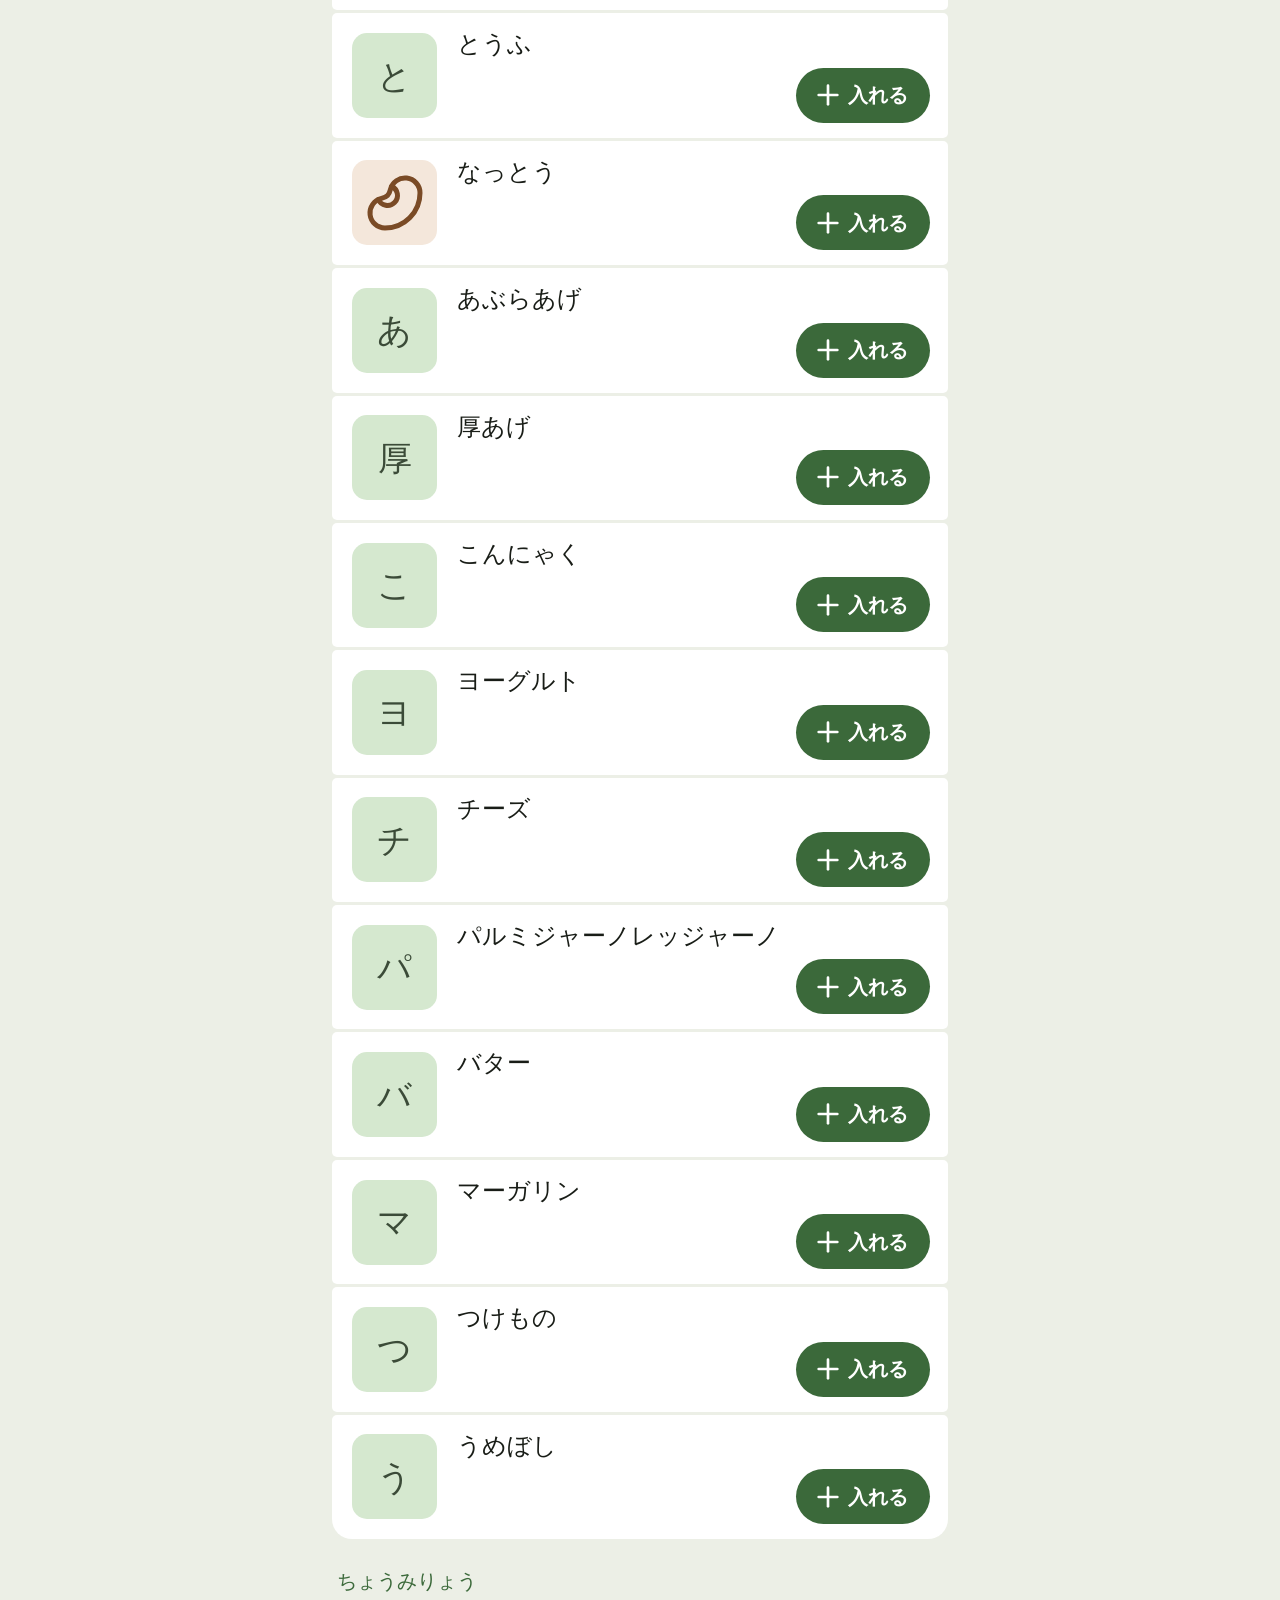
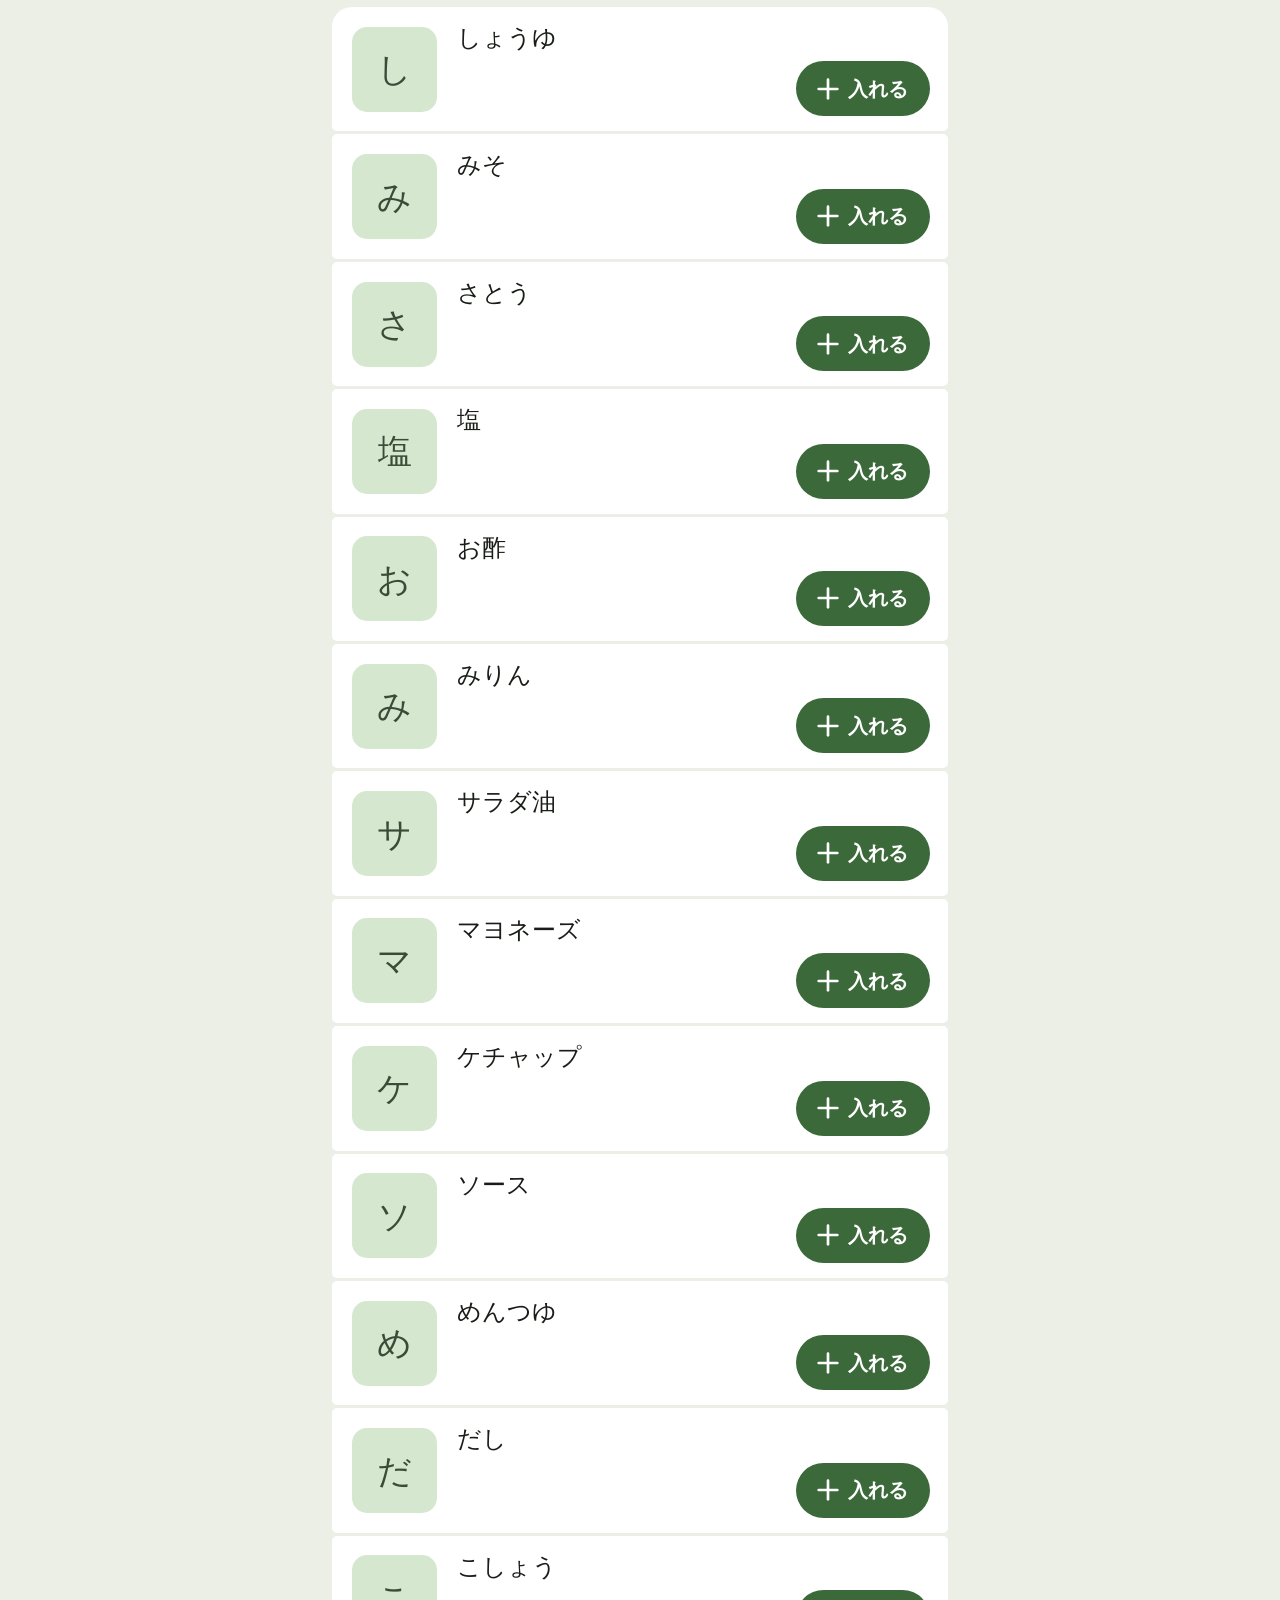
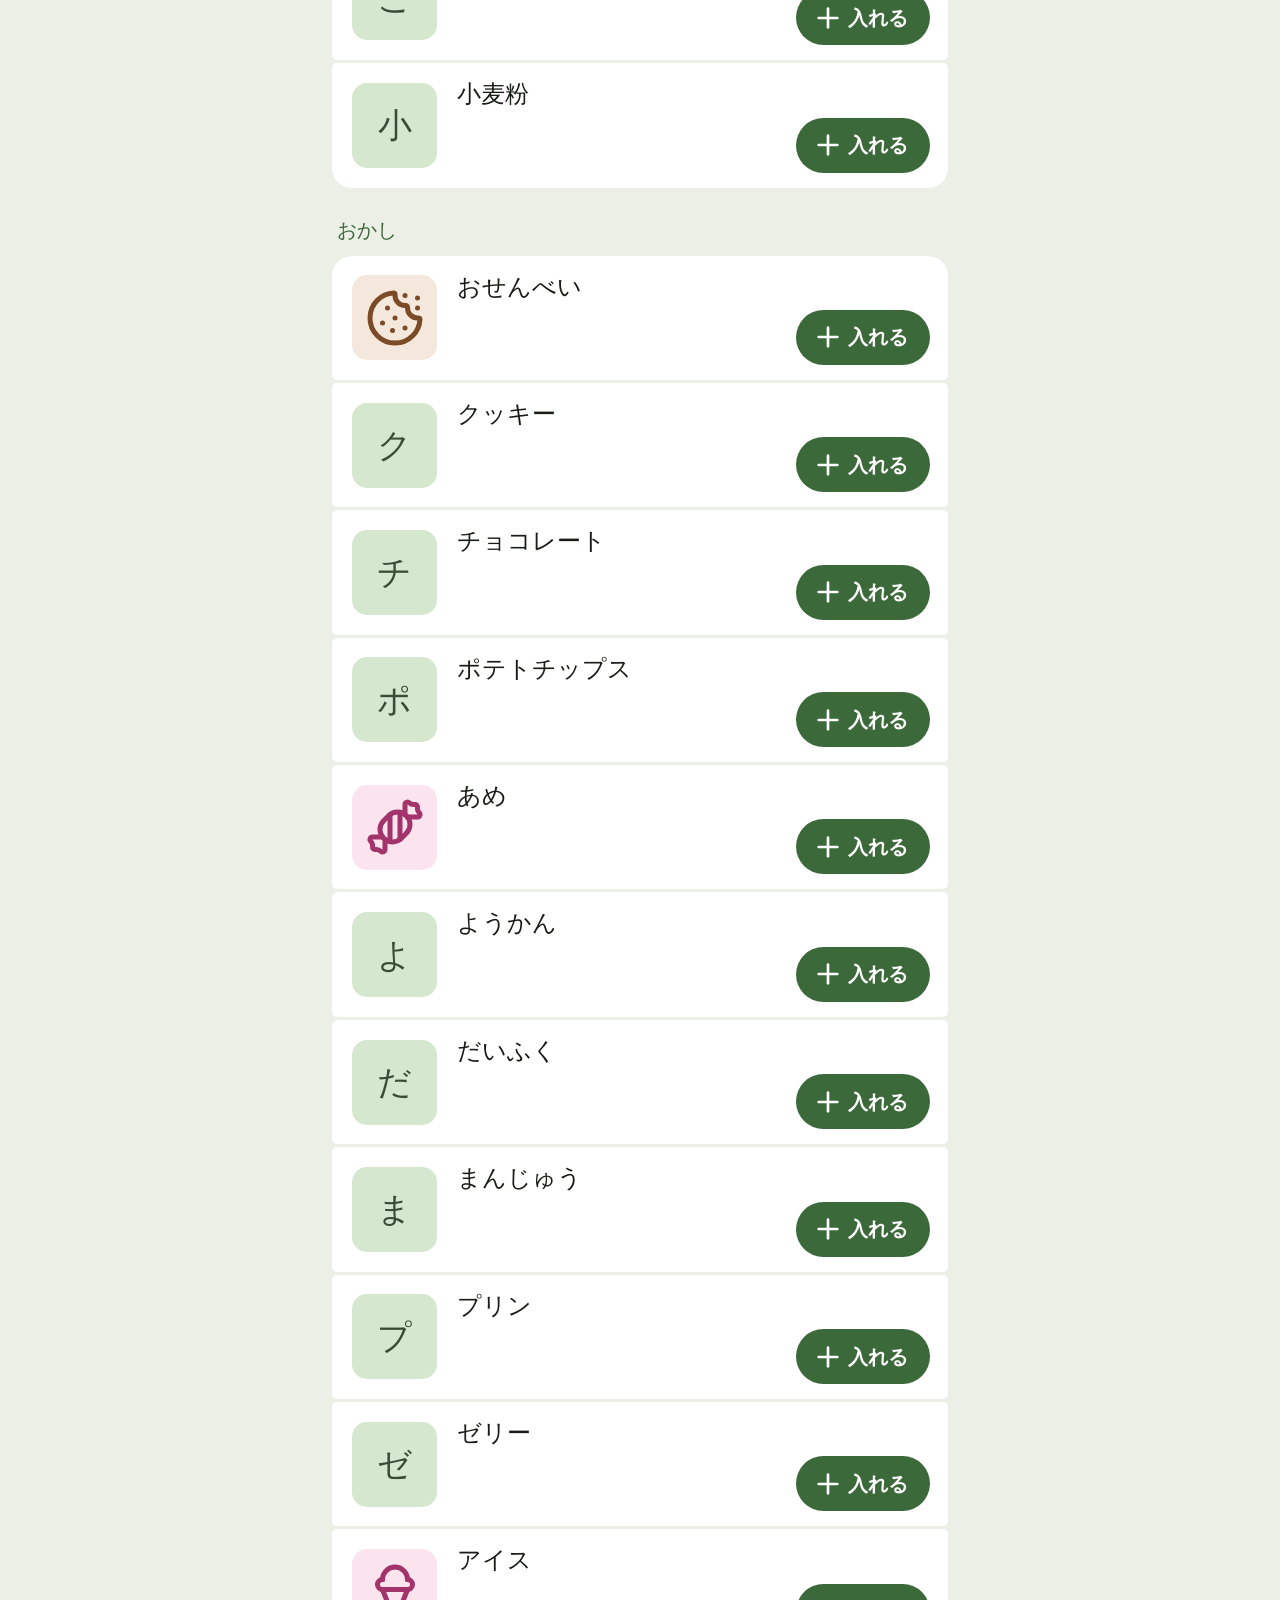
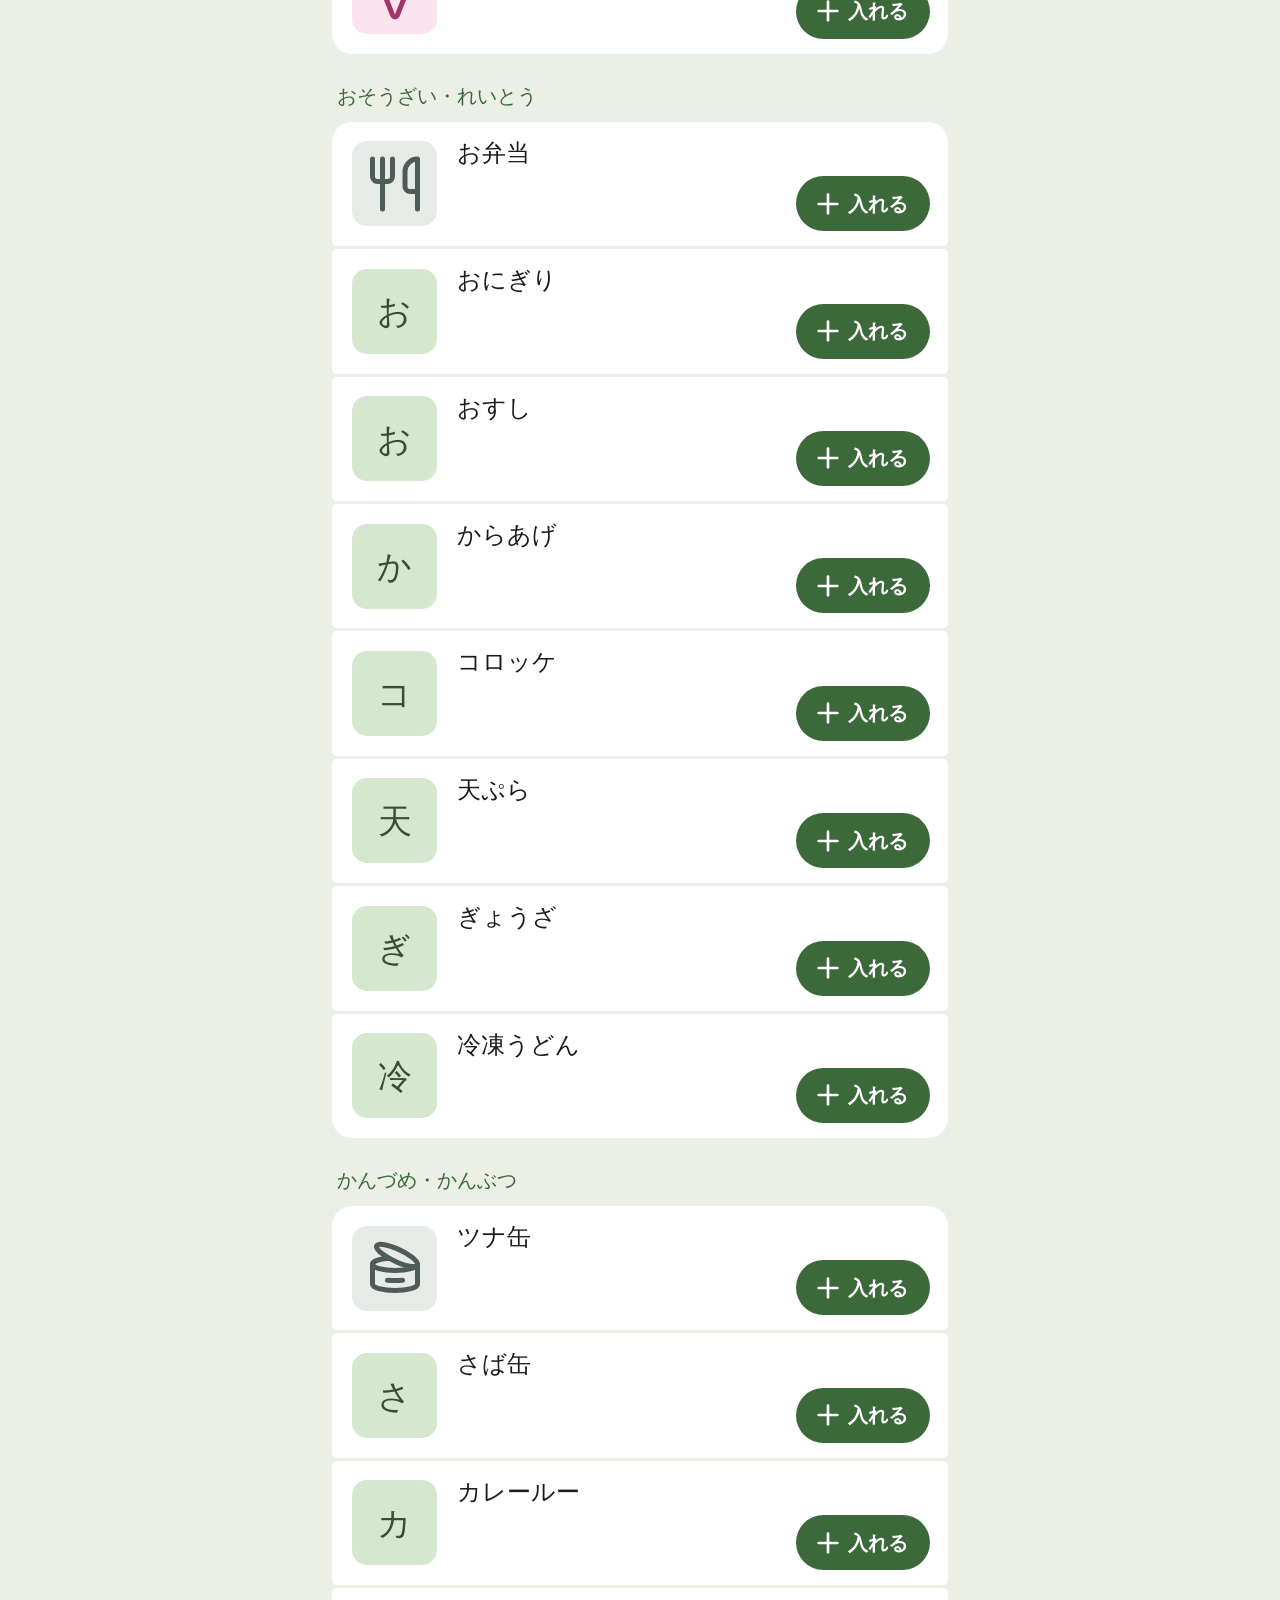
==== commit 7369fcff: "セットを つくる：押すと 品物が まとめて 入る（1.21） - 親の 画面の いちばん 上に「セット」。「ぜんぶ 入れる」で セットの 品物が それぞれの 数まで 入る（もう一度 押しても ふえない" ====
--- a/index.html
+++ b/index.html
@@ -16,7 +16,7 @@
 <link rel="manifest" href="manifest.webmanifest">
 <link rel="icon" href="icons/basket-192.png" type="image/png">
 <link rel="apple-touch-icon" href="icons/basket-apple-touch.png">
-<link rel="stylesheet" href="style.css?v=1.20">
+<link rel="stylesheet" href="style.css?v=1.21">
 </head>
 <body>
 
@@ -35,6 +35,7 @@
   <p class="wrap placenote" id="placeNote" role="alert" hidden></p>
   <p class="how wrap" id="how">えらび おわったら、下の <span class="g"><span data-ic="send"></span>送る</span> を 押してください。</p>
   <section id="extrasSec" class="wrap" hidden><h2 class="gh">ほかに たのむもの</h2><ul id="extrasList" class="rows"></ul></section>
+  <section id="g-set" class="wrap" data-g="set" hidden><h2 class="gh">セット</h2><ul id="setList" class="rows"></ul></section>
   <div id="groups" class="wrap"></div>
   <p id="emptyItems" class="wrap note empty" hidden>品物が ありません。右上の「設定」から ふやしてください。</p>
 </main>
@@ -58,6 +59,11 @@
     <p class="note">絵は どの スマホでも 同じに 出ます。いつも 買う 品物の 写真を とっておくと、いちばん 分かりやすく なります（「写真で そろえる」で 続けて とれます）。ボタンの 場所は 勝手には 変わりません。↑↓ で ならべかえられます。</p>
     <div id="sItems"></div>
     <section class="sgrp" id="trashBox" hidden><h3>けした 品物<span>30日 とっておきます</span></h3><ul class="slist" id="trashList"></ul><button type="button" id="clearTrash" class="btn text sl"><span data-ic="trash-2"></span>ぜんぶ 完全に けす</button></section>
+
+    <h2 class="sh">セット</h2>
+    <p class="note">親の 画面の 上に 出ます。「ぜんぶ 入れる」を 押すと、セットの 品物が まとめて 入ります。もう 入って いる 品物は、セットの 数に 足りない ときだけ ふえます。</p>
+    <div class="btnrow"><button type="button" id="addSet" class="btn filled sl"><span data-ic="plus"></span>セットを ふやす</button></div>
+    <ul class="slist mt-m" id="sSets"></ul>
 
     <h2 class="sh">文字で たのまれたもの</h2>
     <p class="note">文字で 入れたもので よく出てくるものは「ボタンにする」と、次から 押すだけで たのめます。</p>
@@ -126,7 +132,7 @@
     <p class="note">スマホを 人に ゆずる ときなどに。品物・写真・送った記録・録音・設定を ぜんぶ けして、はじめの 状態に 戻します。けした データは 戻せません。</p>
     <button type="button" id="wipeAll" class="btn danger sl"><span data-ic="trash-2"></span>データを ぜんぶ けす</button>
 
-    <p class="ver">かいものメモ 1.20</p>
+    <p class="ver">かいものメモ 1.21</p>
   </div>
 </section>
 
@@ -237,6 +243,43 @@
   </div>
 </div>
 
+<div class="layer" id="sh-set" hidden role="dialog" aria-modal="true" aria-labelledby="setEditTitle">
+  <div class="scrim" data-close></div>
+  <div class="sheet split">
+    <div class="sheet-body"><div class="wrap">
+    <h2 id="setEditTitle"></h2>
+    <label class="tf"><input id="setName" type="text" maxlength="20" autocomplete="off" placeholder=" "><span>なまえ</span></label>
+    <div class="fl"><span class="fl-t">入れる 品物と 数</span>
+      <ul class="slist" id="setLines"></ul>
+      <button type="button" id="setPick" class="btn tonal sl mt-m"><span data-ic="plus"></span>品物を えらぶ</button>
+    </div>
+    <div class="acts"><button type="button" id="setDelete" class="btn text danger-t sl"><span data-ic="trash-2"></span>この セットを けす</button></div>
+    </div></div>
+    <div class="sheet-foot"><div class="wrap">
+      <div class="acts">
+        <button type="button" id="setSave" class="btn filled big sl"><span data-ic="check"></span>保存する</button>
+        <button type="button" class="btn outlined big sl" data-close>やめる</button>
+      </div>
+    </div></div>
+  </div>
+</div>
+
+<div class="layer" id="sh-setpick" hidden role="dialog" aria-modal="true" aria-labelledby="pickTitle">
+  <div class="scrim" data-close></div>
+  <div class="sheet split">
+    <div class="sheet-body"><div class="wrap">
+      <h2 id="pickTitle">品物を えらぶ</h2>
+      <label class="tf"><input id="pickFind" type="text" maxlength="20" autocomplete="off" enterkeyhint="search" placeholder=" "><span>名前で さがす</span></label>
+      <div id="pickList"></div>
+      <p class="note" id="pickNone" hidden>その 名前の 品物は ありません。</p>
+    </div></div>
+    <div class="sheet-foot"><div class="wrap">
+      <p class="steps-t" id="pickCount"></p>
+      <div class="acts"><button type="button" class="btn filled big sl" data-close><span data-ic="check"></span>できた</button></div>
+    </div></div>
+  </div>
+</div>
+
 <div class="layer" id="sh-photo" hidden role="dialog" aria-modal="true" aria-labelledby="photoTitle">
   <div class="scrim" data-close></div>
   <div class="sheet"><div class="wrap">
@@ -284,7 +327,7 @@
 
 <div id="toast" role="status" aria-live="polite" hidden></div>
 
-<script src="check.js?v=1.20"></script>
-<script src="app.js?v=1.20"></script>
+<script src="check.js?v=1.21"></script>
+<script src="app.js?v=1.21"></script>
 </body>
 </html>
--- a/style.css
+++ b/style.css
@@ -374,6 +374,29 @@
 .mt-xl{margin-top:1.4rem}
 .lbl-above{margin:1rem .25rem .45rem}
 .mt-only{margin:1rem 0 0}
+/* 1.21: セット. On the parent's screen a set is a row like an item's, with one button that puts all of its items in;
+   in 設定 each item of a set has its amount, and the items are picked from a list, a check on each one picked */
+/* the items of a set are listed under its name, across the whole row once the text is bigger */
+.setrow{grid-template-areas:"pic txt" "pic sub" "pic step"}
+.setrow > .sub{grid-area:sub}
+html[data-size="l"] .setrow,html[data-size="xl"] .setrow{grid-template-areas:"pic txt" "sub sub" "step step"}
+.setrow .put{min-height:2.75rem;padding:0 1.1rem 0 .8rem;gap:.25rem;background:var(--md-primary);color:var(--md-on-primary)}
+.setrow .put .ic{width:1.5rem;height:1.5rem}
+.setrow.sel .put{background:transparent;color:var(--md-on-primary-container);box-shadow:inset 0 0 0 1px var(--md-on-primary-container)}
+.setline{display:grid;grid-template-columns:2.5rem 1fr auto;grid-template-areas:"pic nm del" "pic q del";align-items:center;column-gap:.75rem;row-gap:.15rem;
+  padding:.55rem .35rem .55rem .9rem}
+.setline > .pic{grid-area:pic;align-self:start;margin-top:.15rem}
+.setline .lnm{grid-area:nm;font:var(--t-title-m);word-break:normal;line-break:strict}
+.setline .q{grid-area:q;display:flex;align-items:center;gap:.35rem}
+.setline .q .n{min-width:3.6rem;text-align:center;white-space:nowrap}
+.setline .q .icon-btn{width:2.75rem;height:2.75rem;box-shadow:inset 0 0 0 1px var(--md-outline)}
+.setline .ldel{grid-area:del}
+.pick .pmark{flex:none;display:flex;align-items:center;justify-content:center;width:1.9rem;height:1.9rem;margin-right:.25rem;border-radius:50%;
+  box-shadow:inset 0 0 0 2px var(--md-outline);color:transparent}
+.pick .pmark .ic{width:1.25rem;height:1.25rem;stroke-width:3}
+.pick[aria-pressed="true"]{background:var(--md-secondary-container);color:var(--md-on-secondary-container)}
+.pick[aria-pressed="true"] .pmark{background:var(--md-primary);color:var(--md-on-primary);box-shadow:none}
+#pickList .sgrp:first-child h3{margin-top:.25rem}
 /* check.js: a browser too old, or a page of another site around this one */
 .stopnote{max-width:640px;margin:0 auto;padding:2rem 16px}
 .stopnote h1{font:var(--t-headline-s);margin:0 0 1rem}
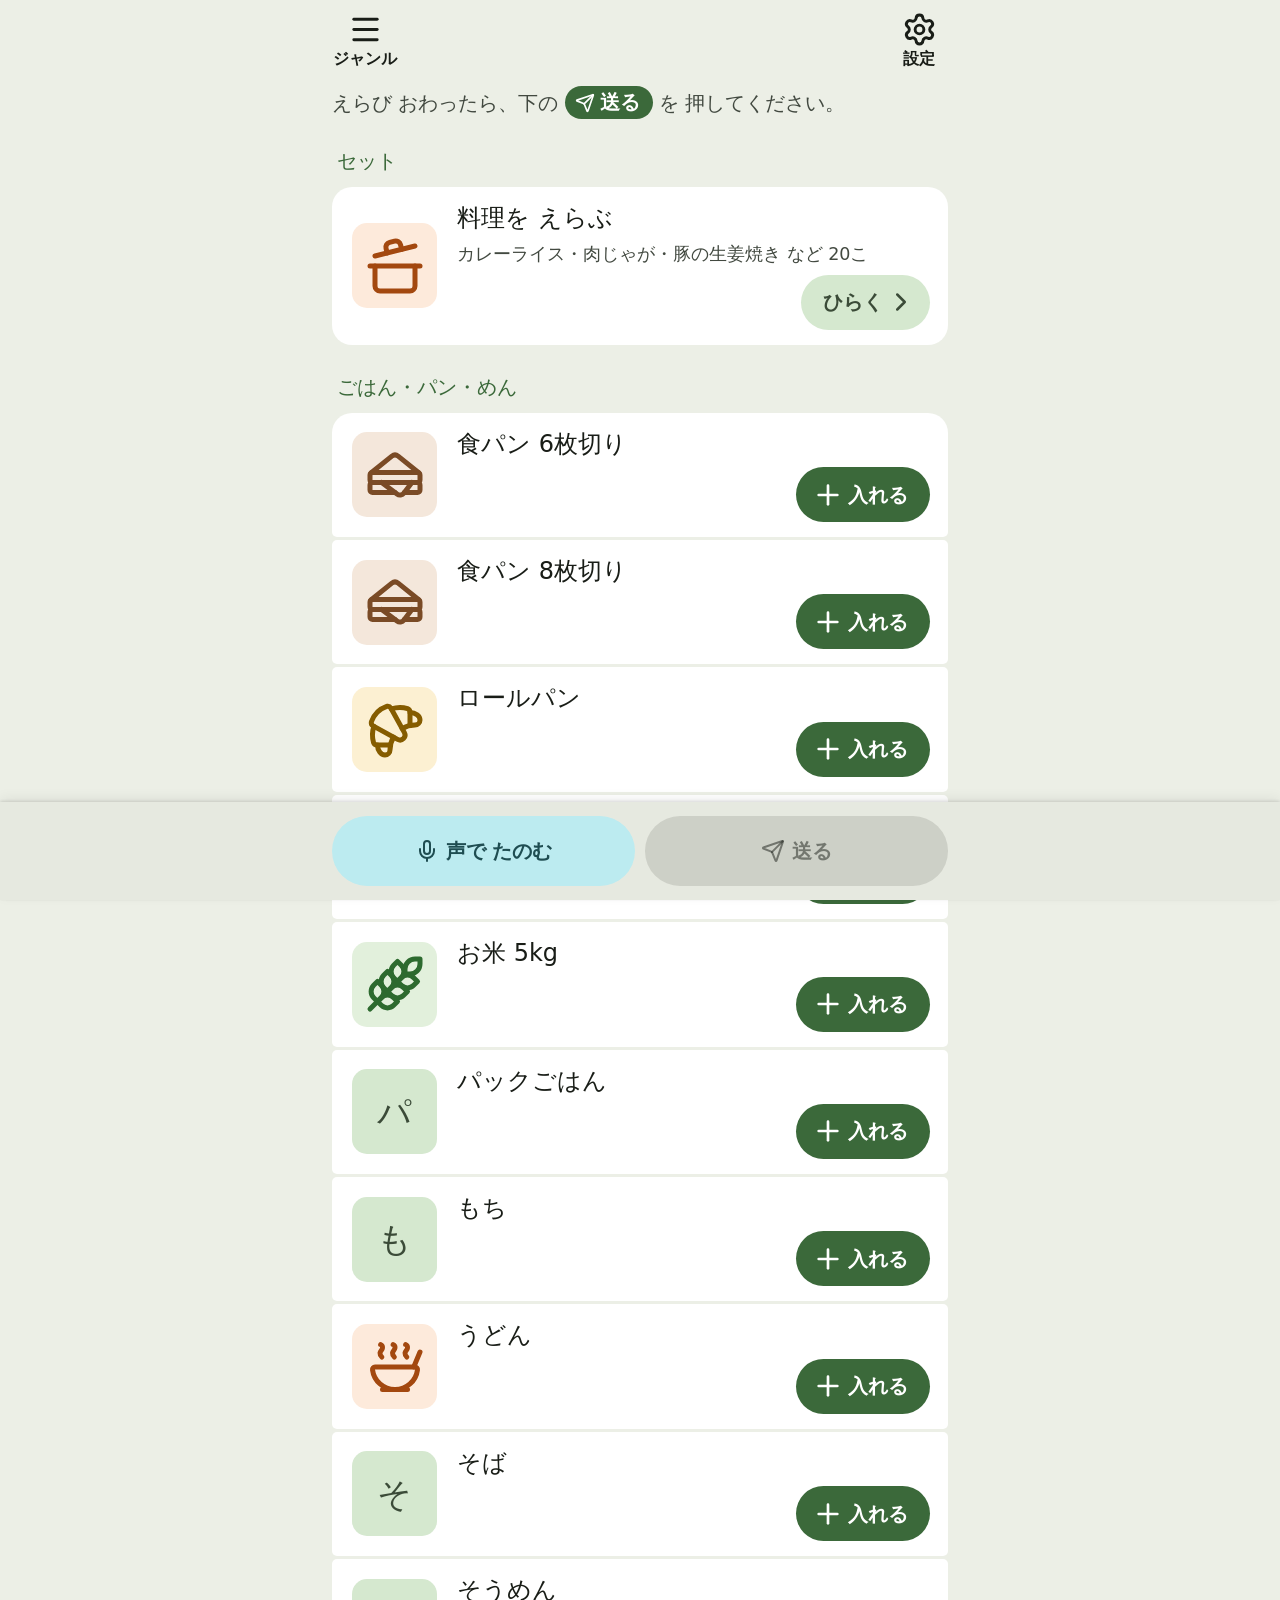
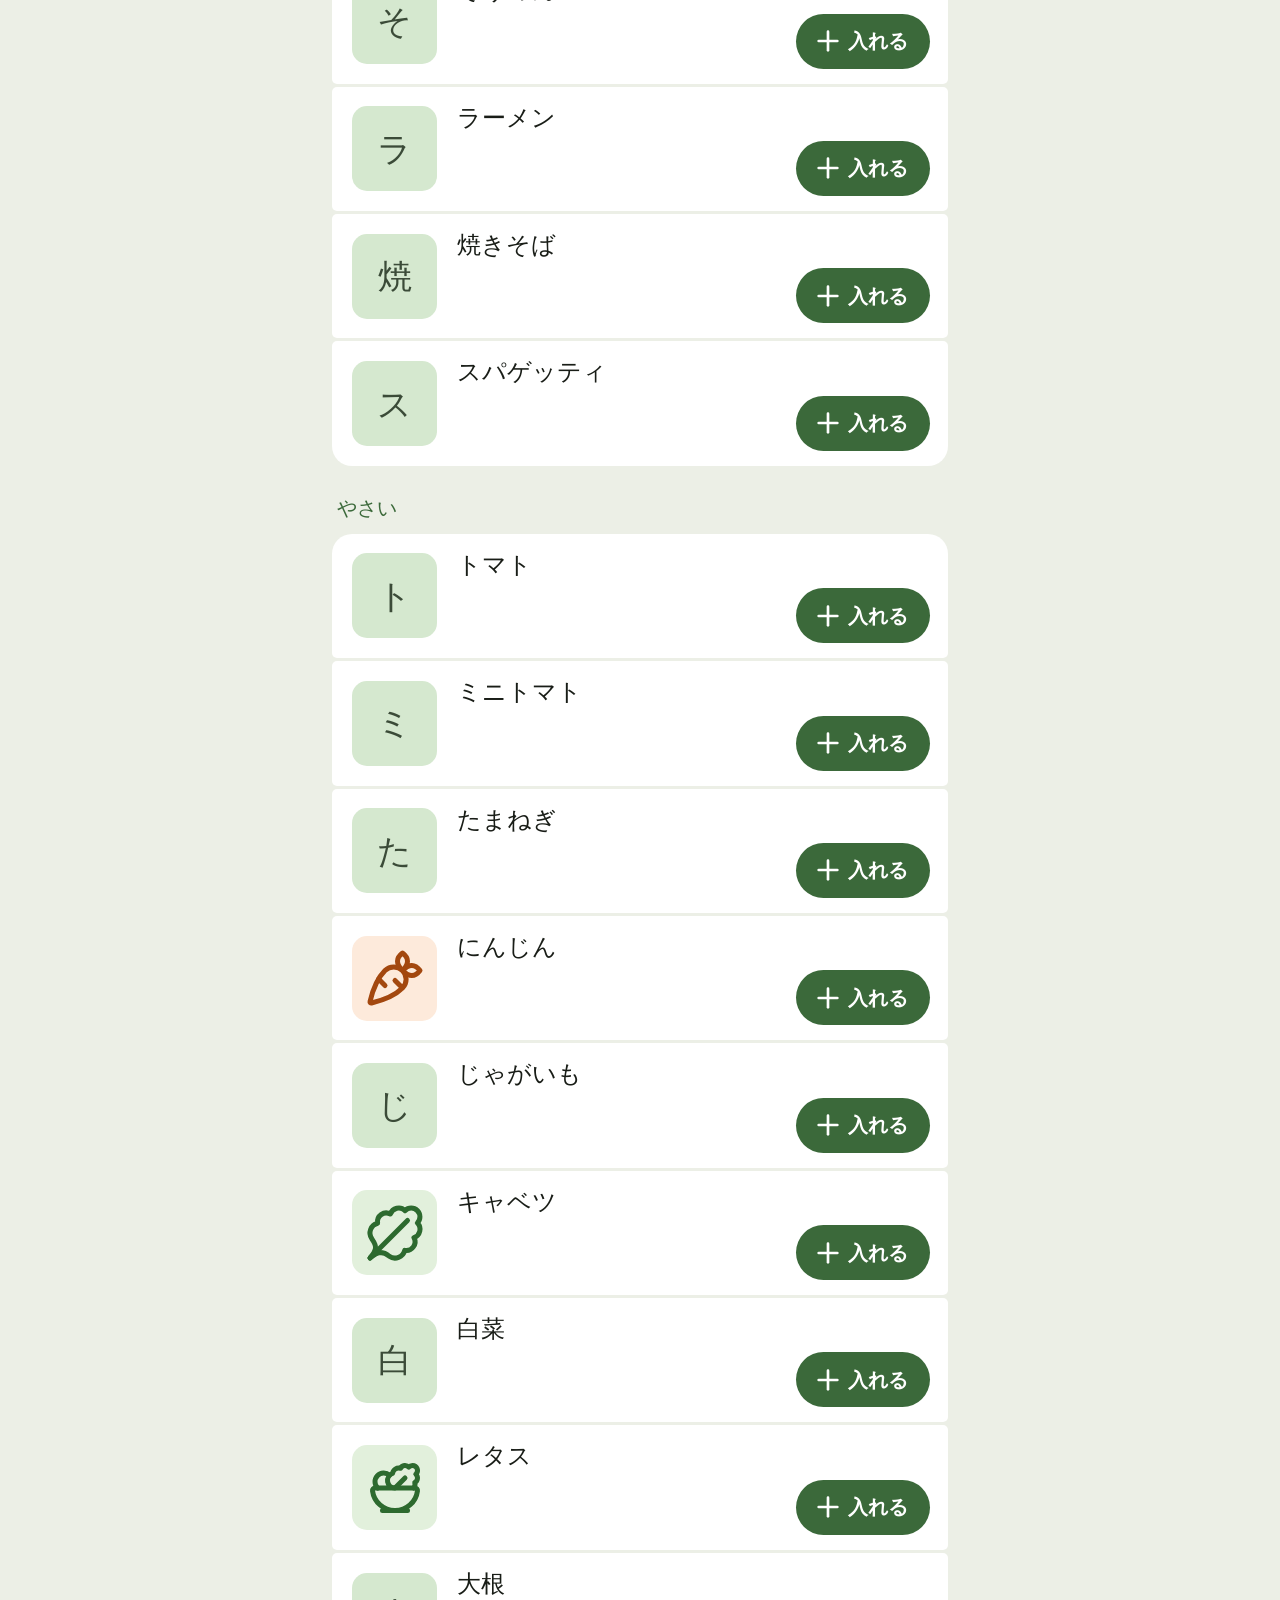
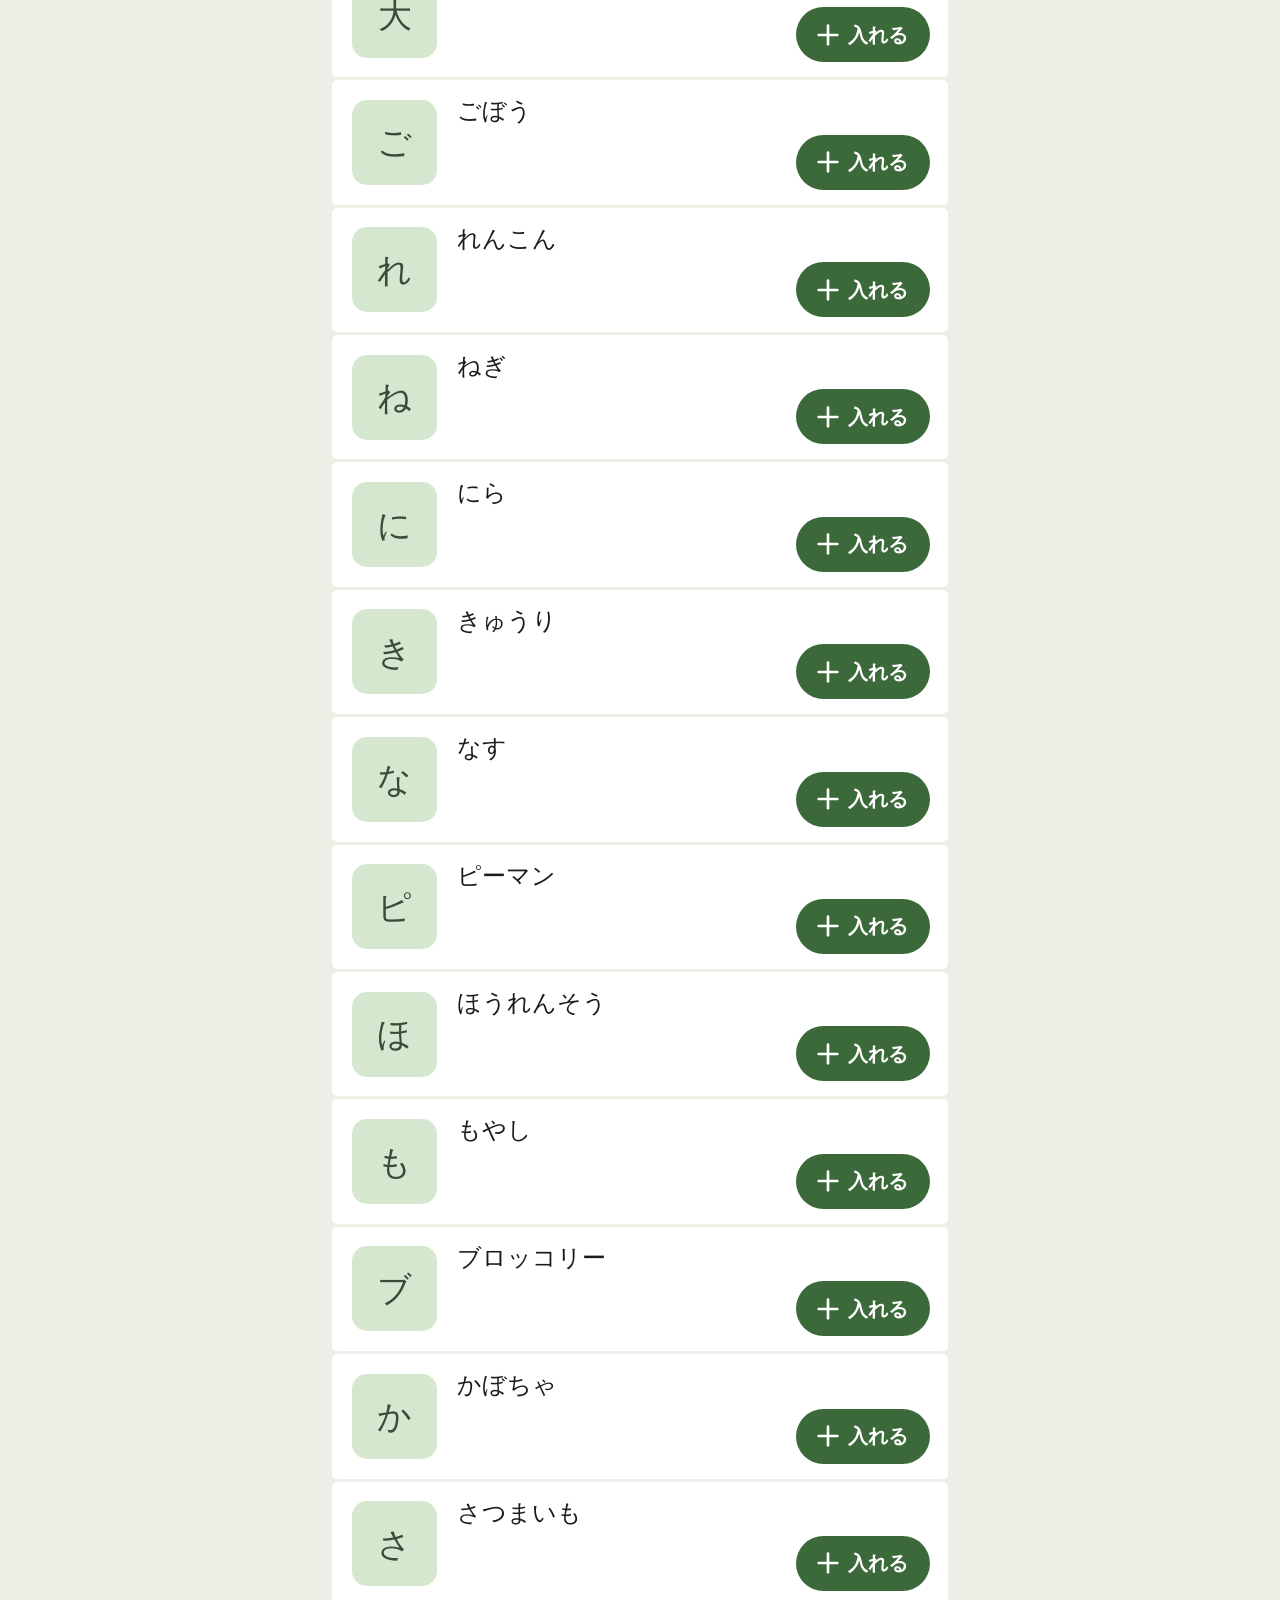
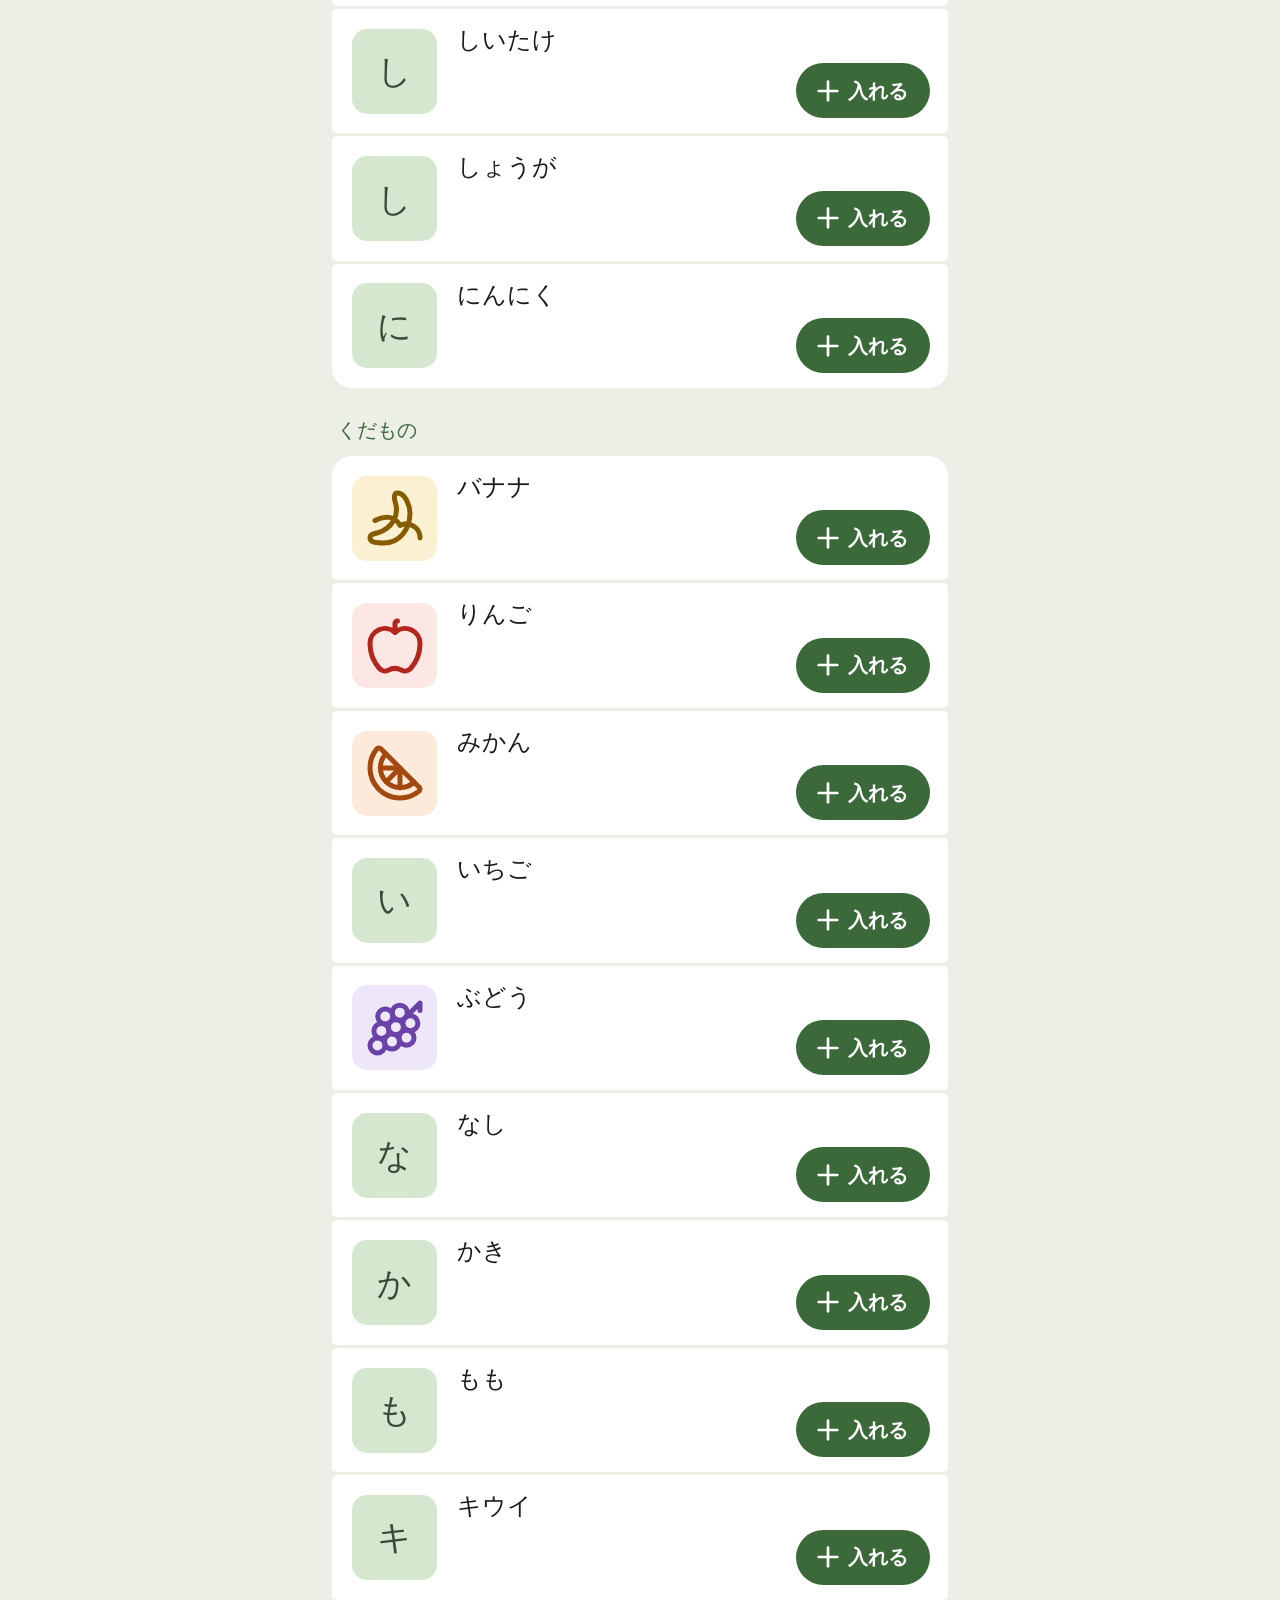
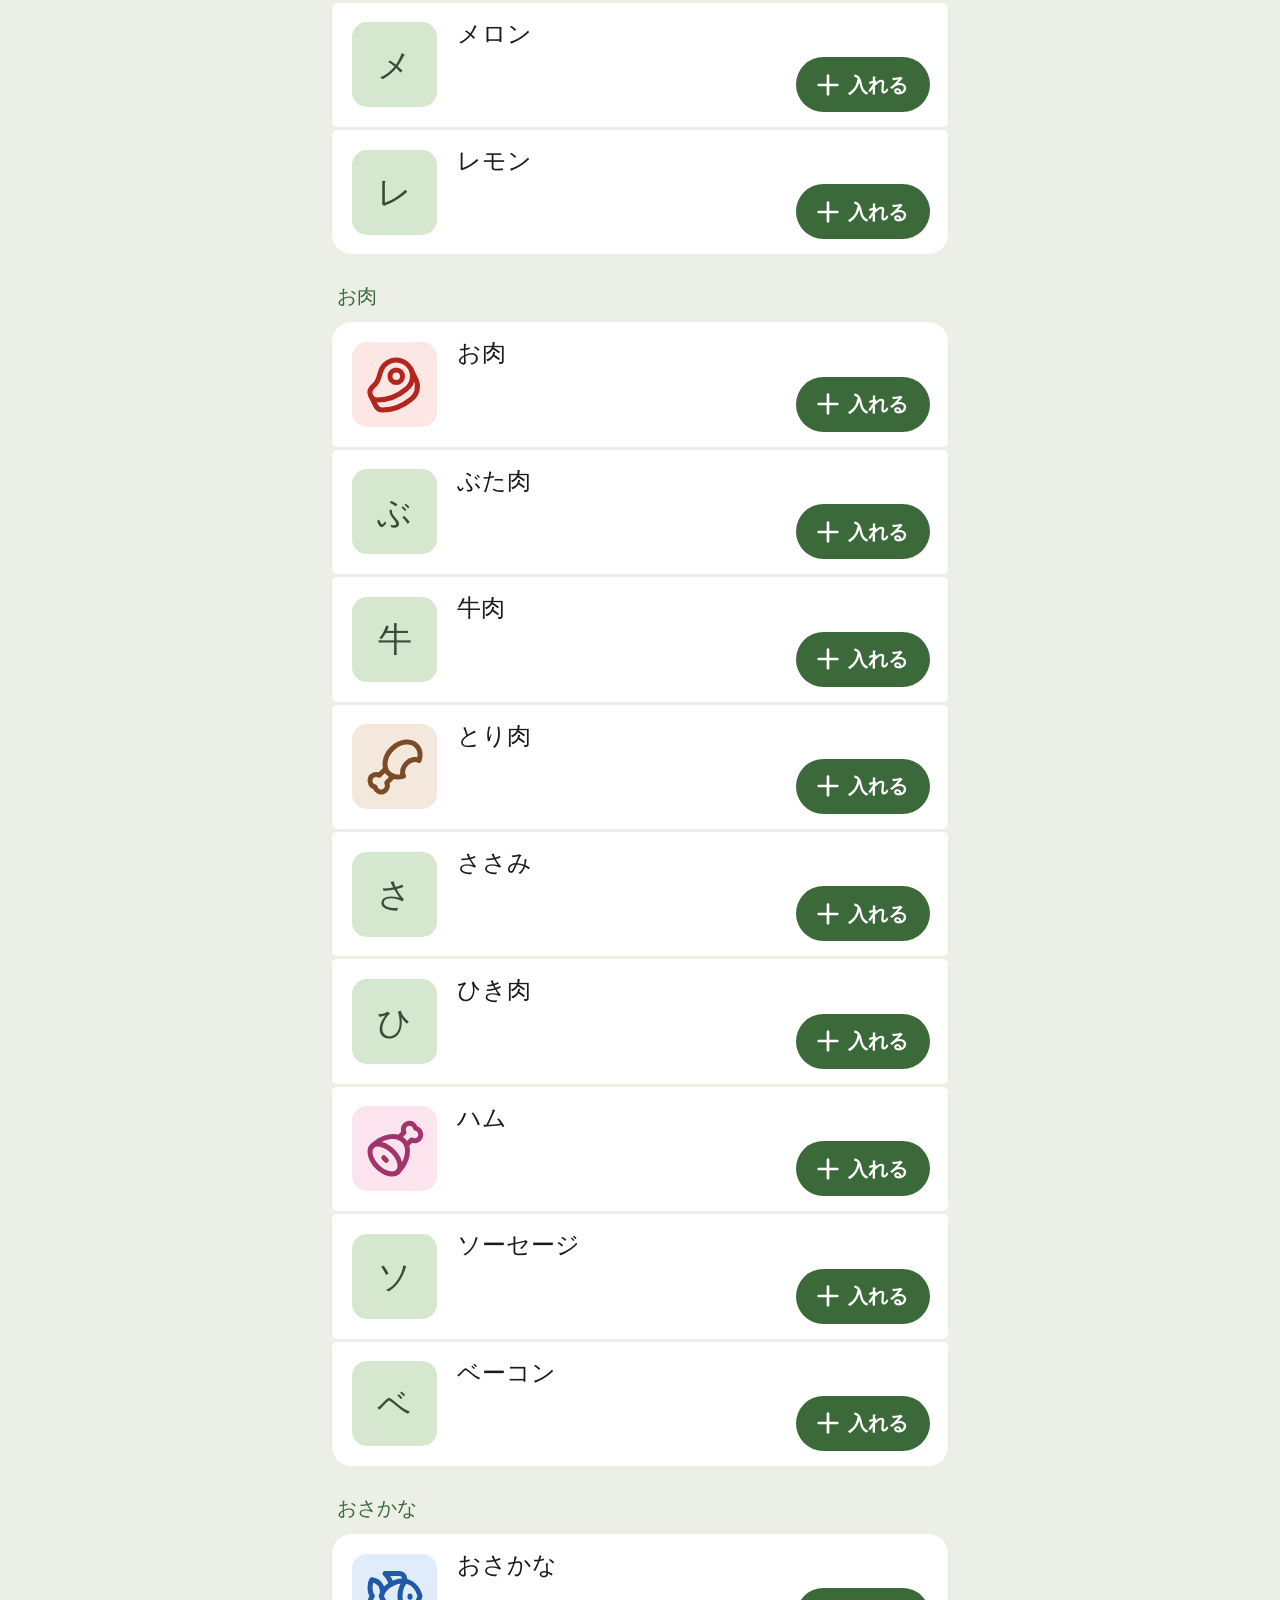
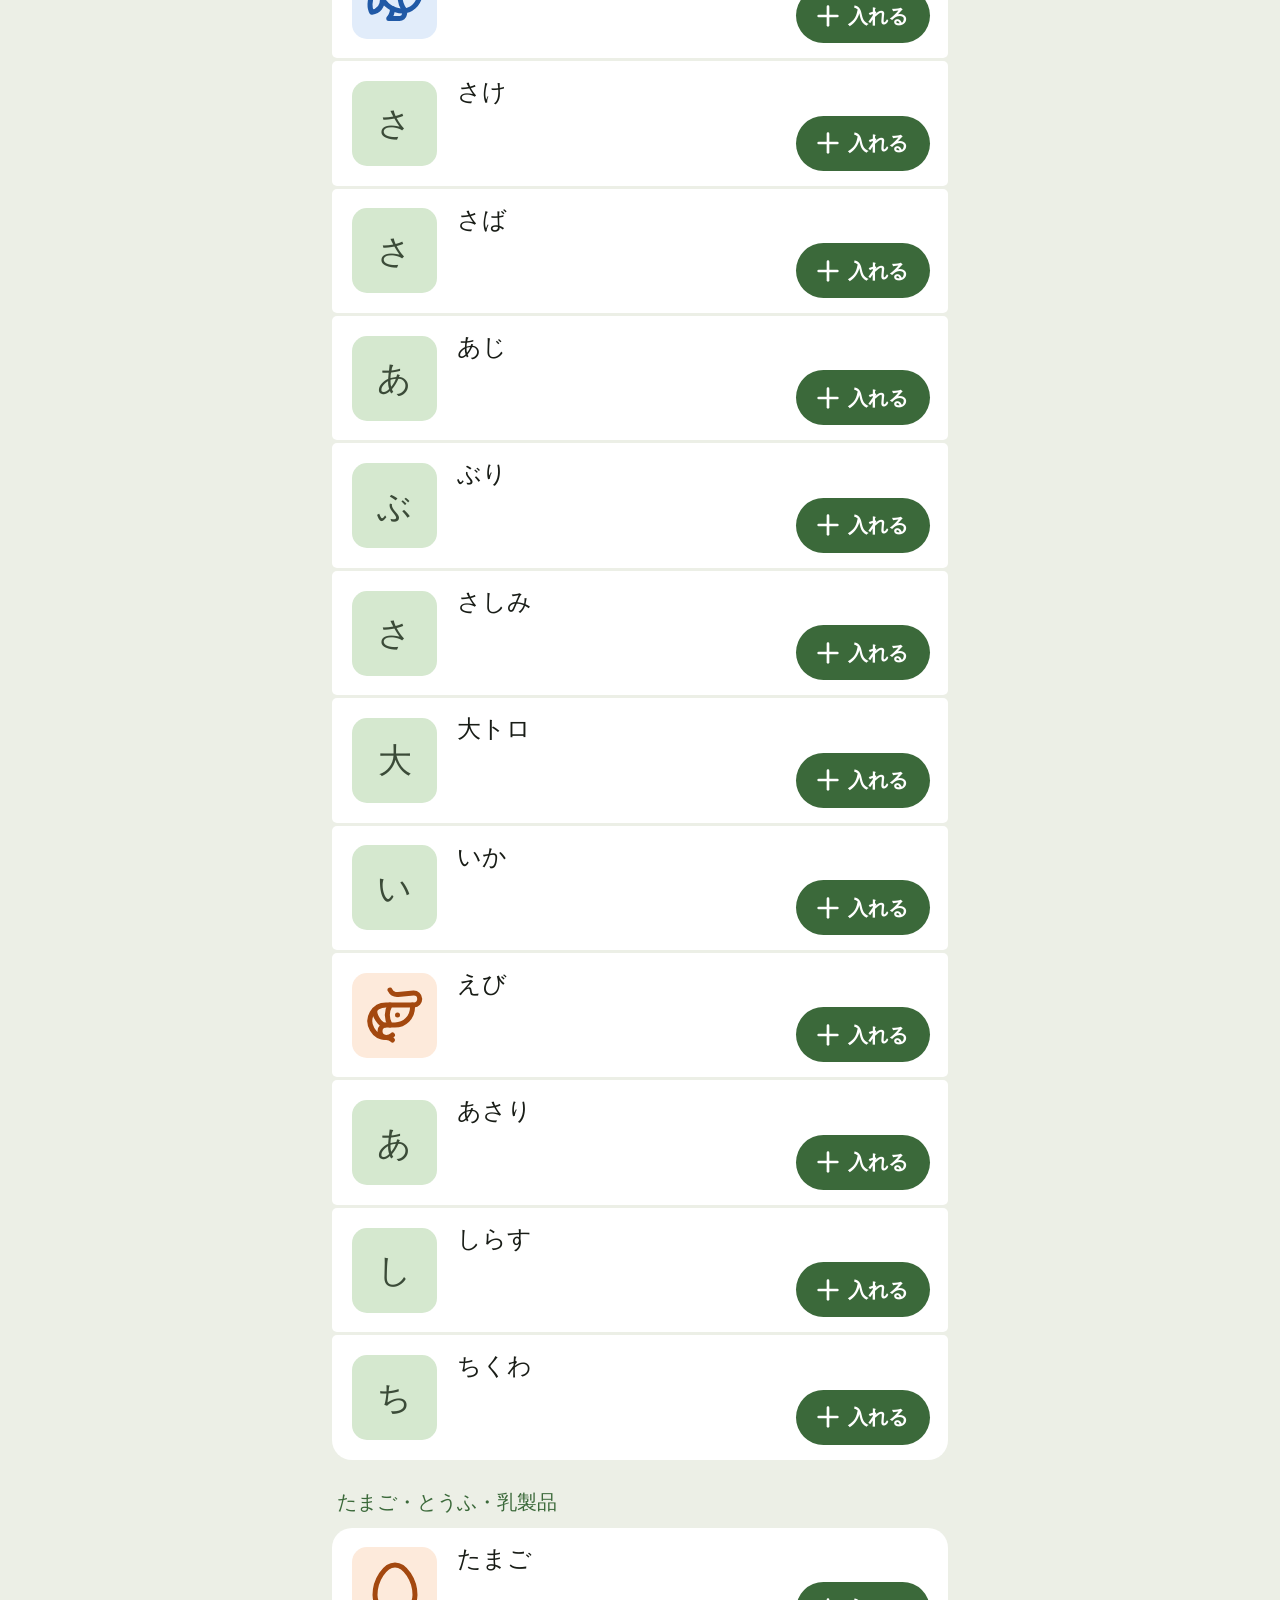
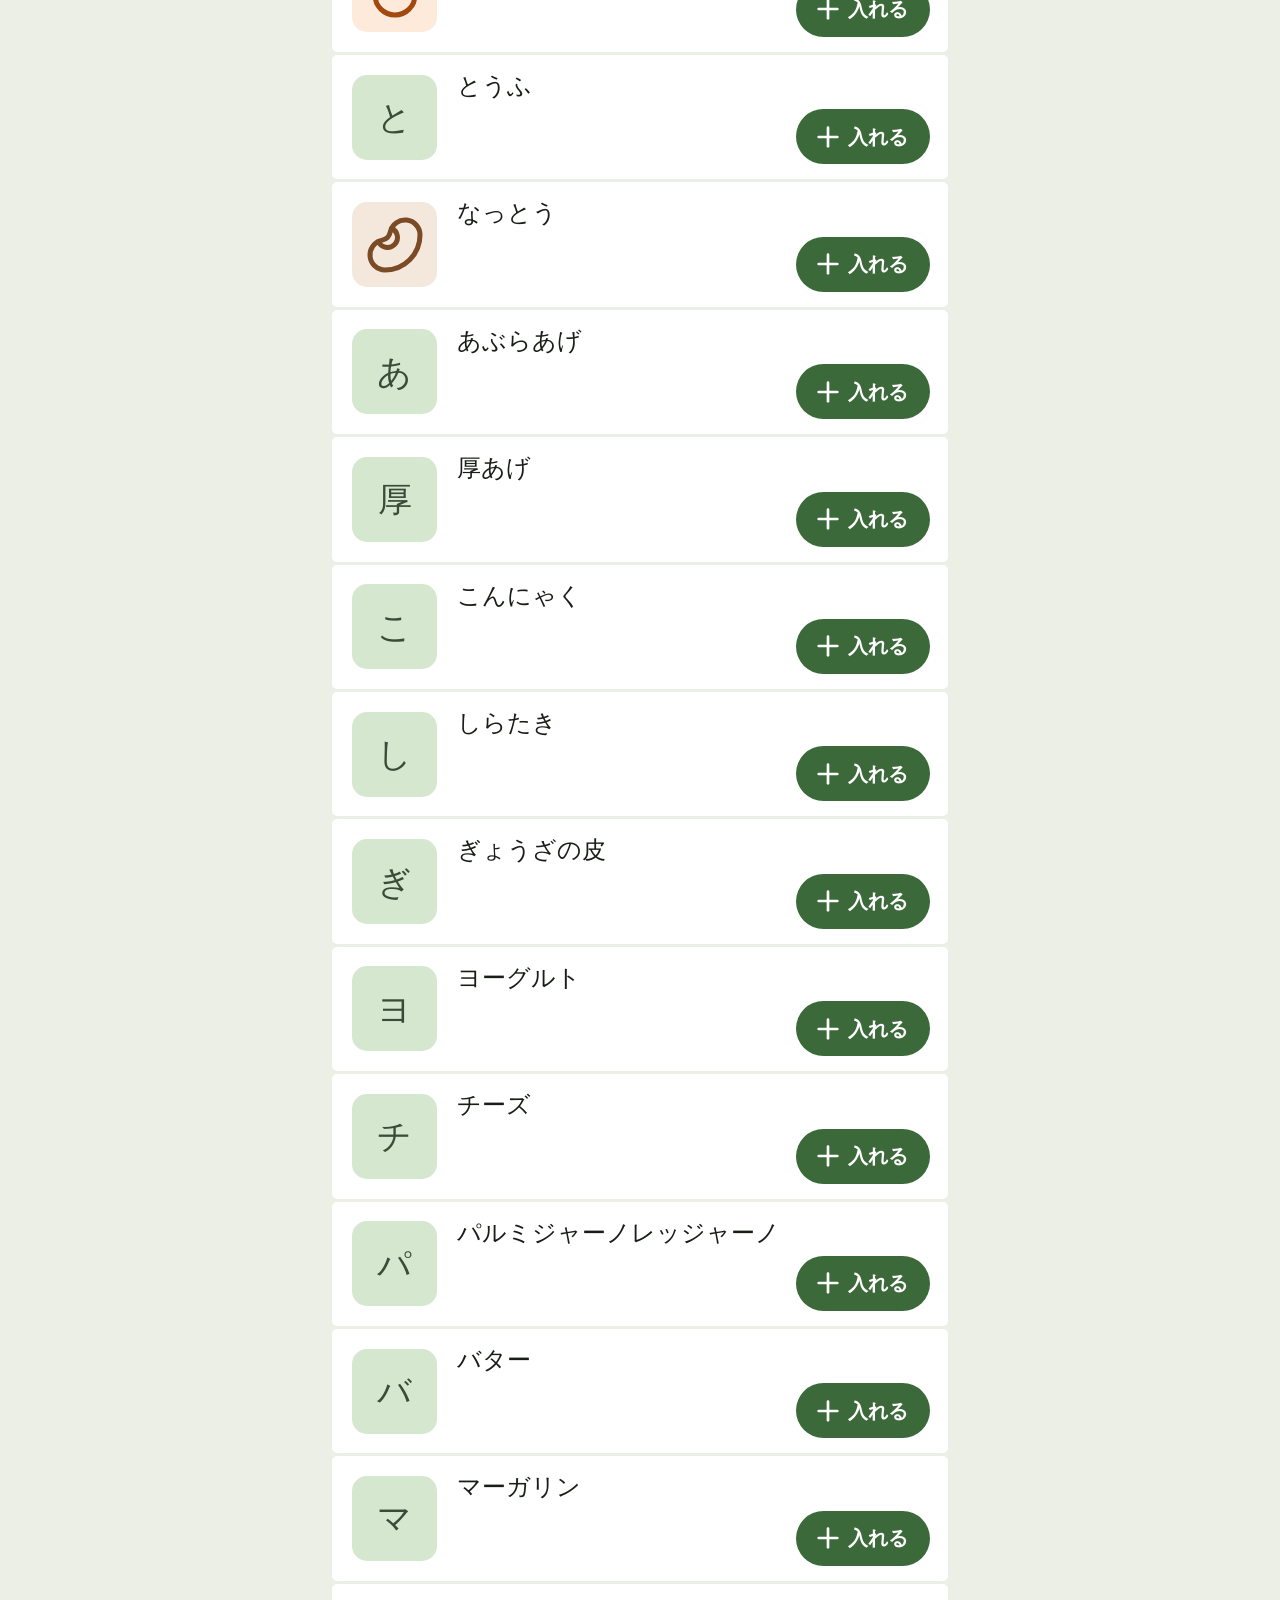
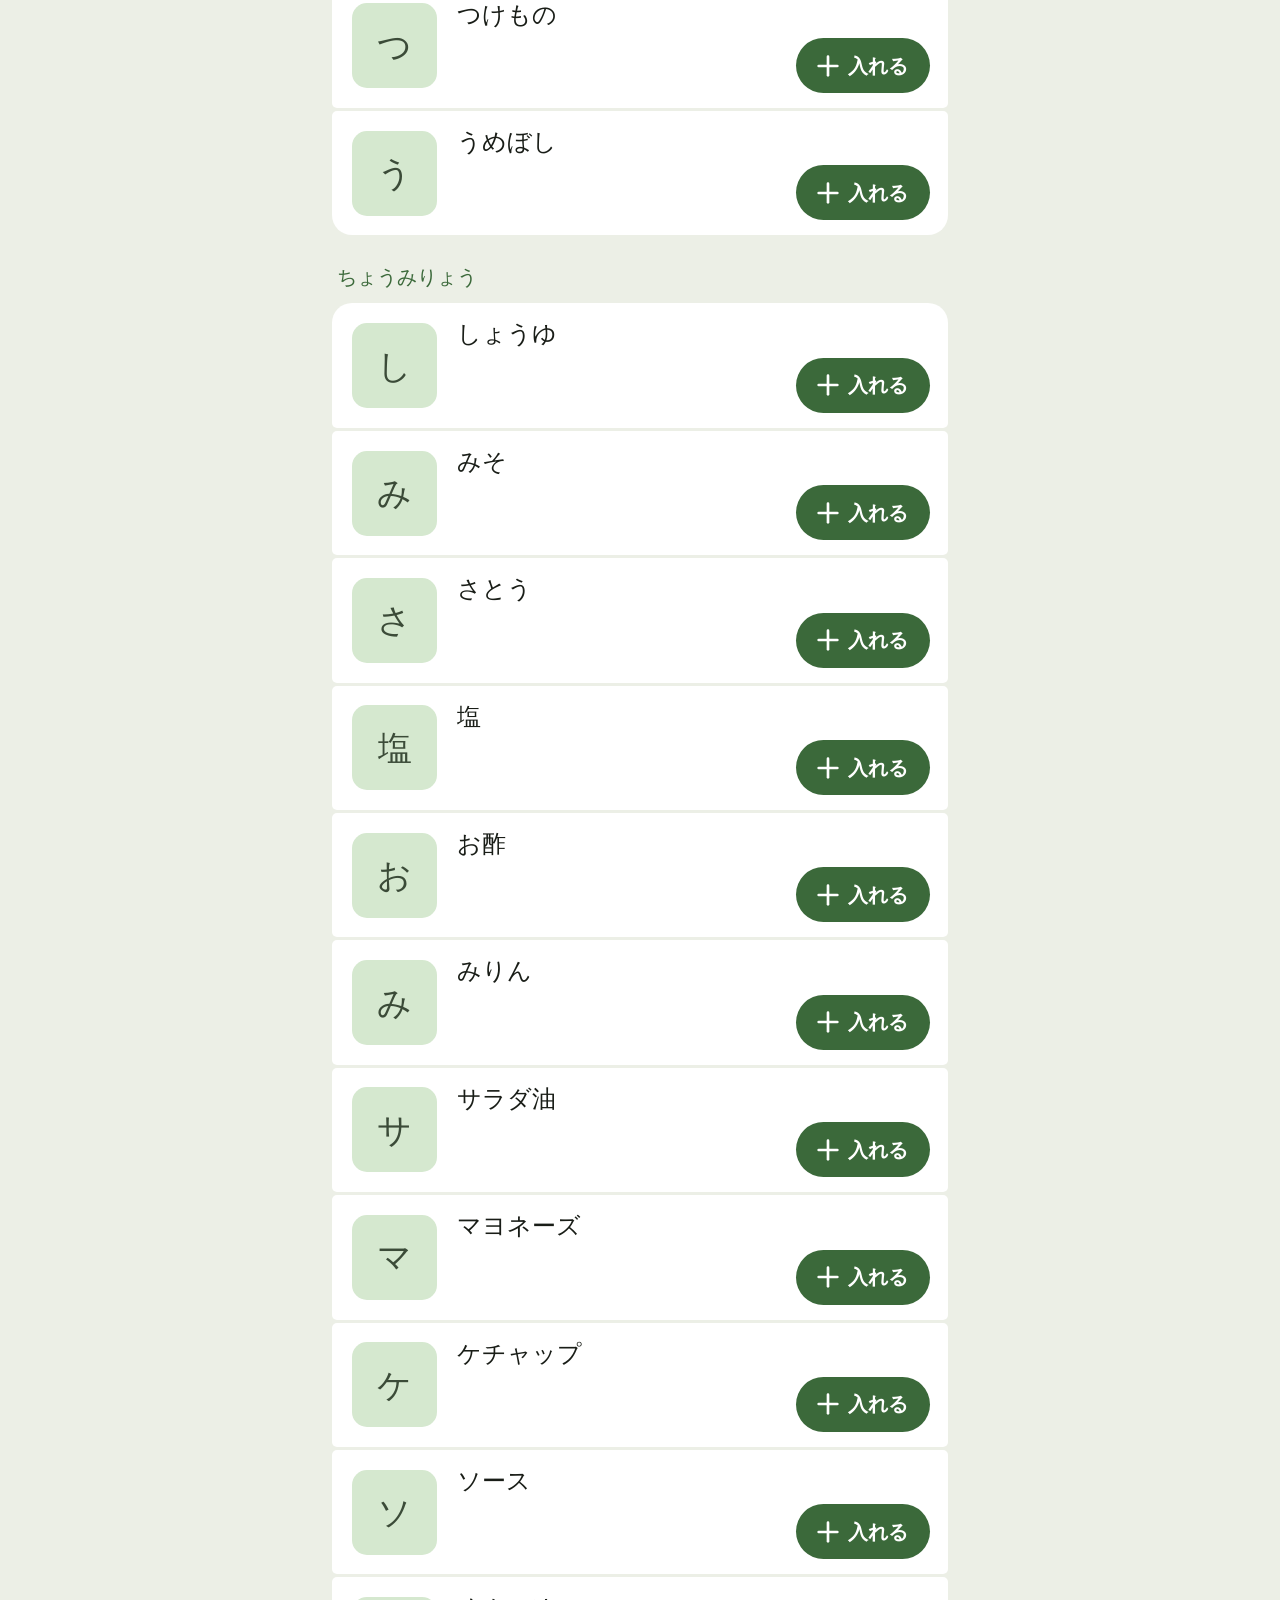
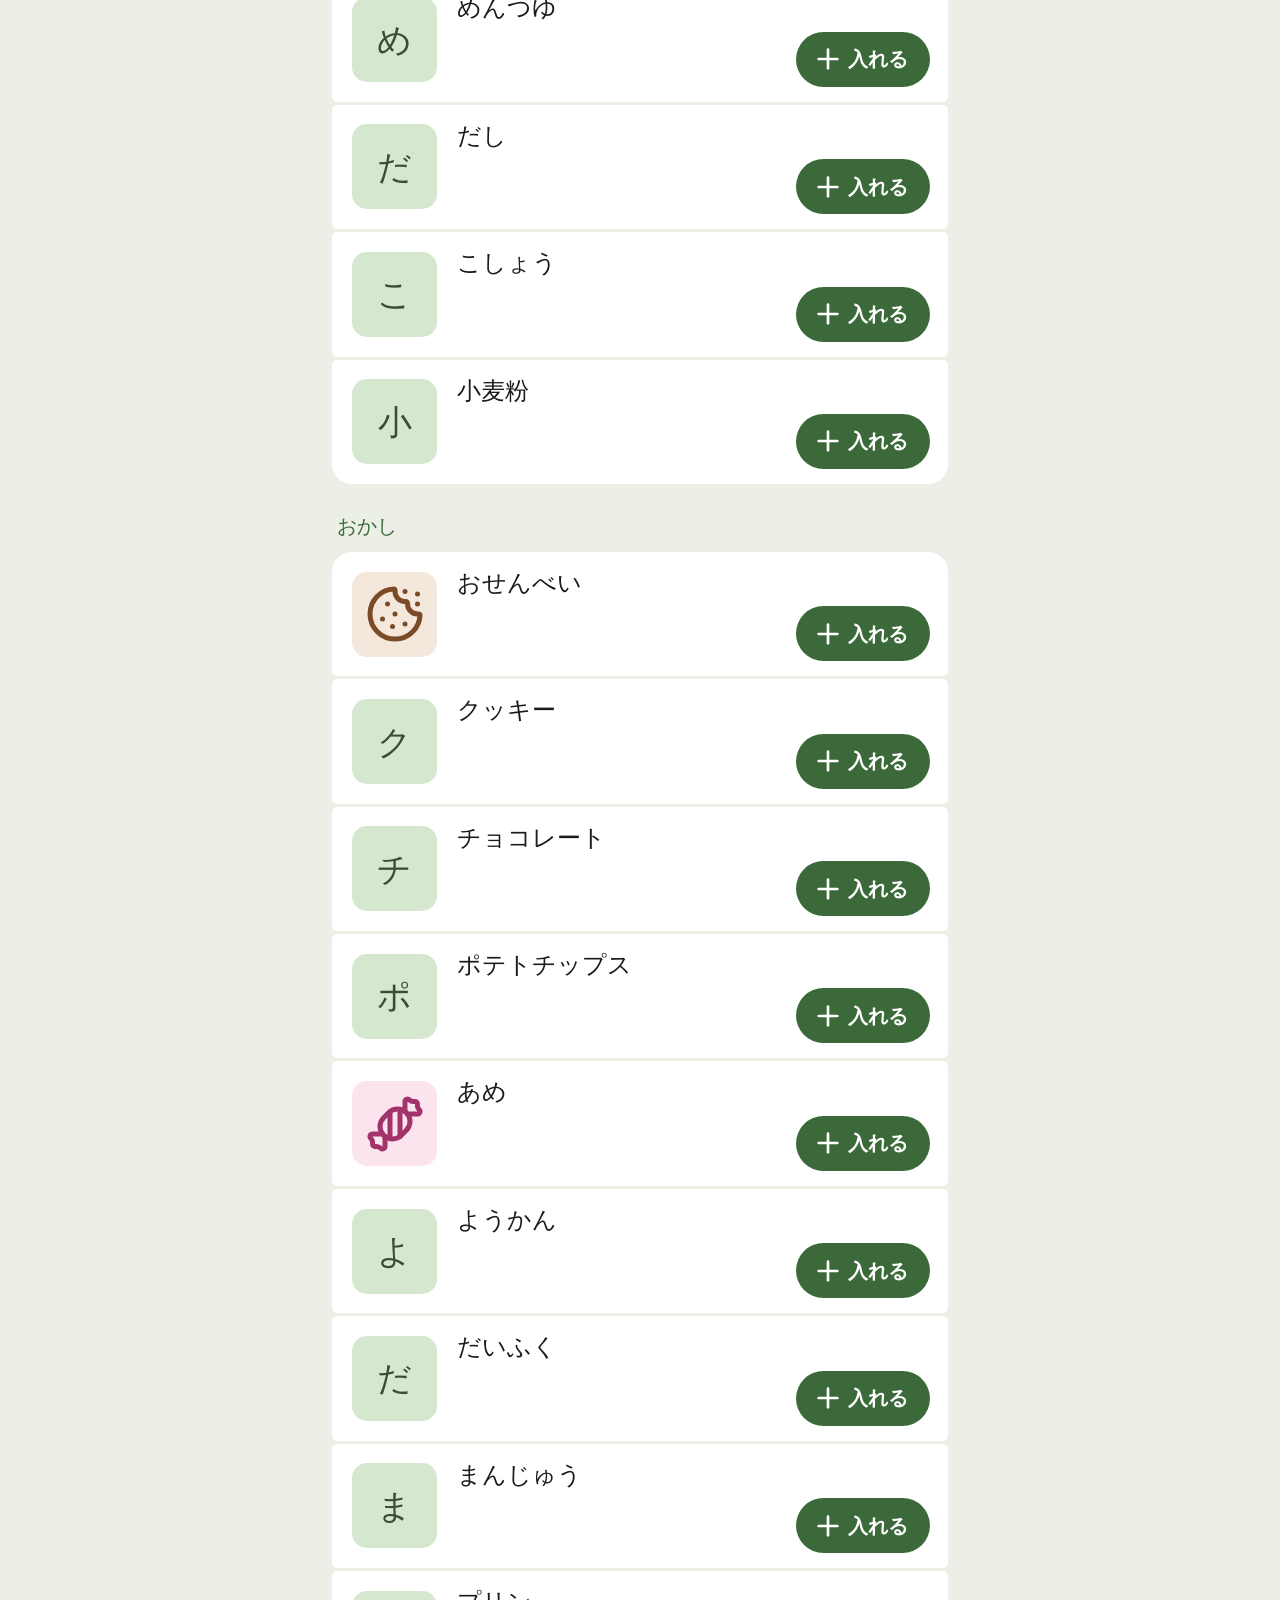
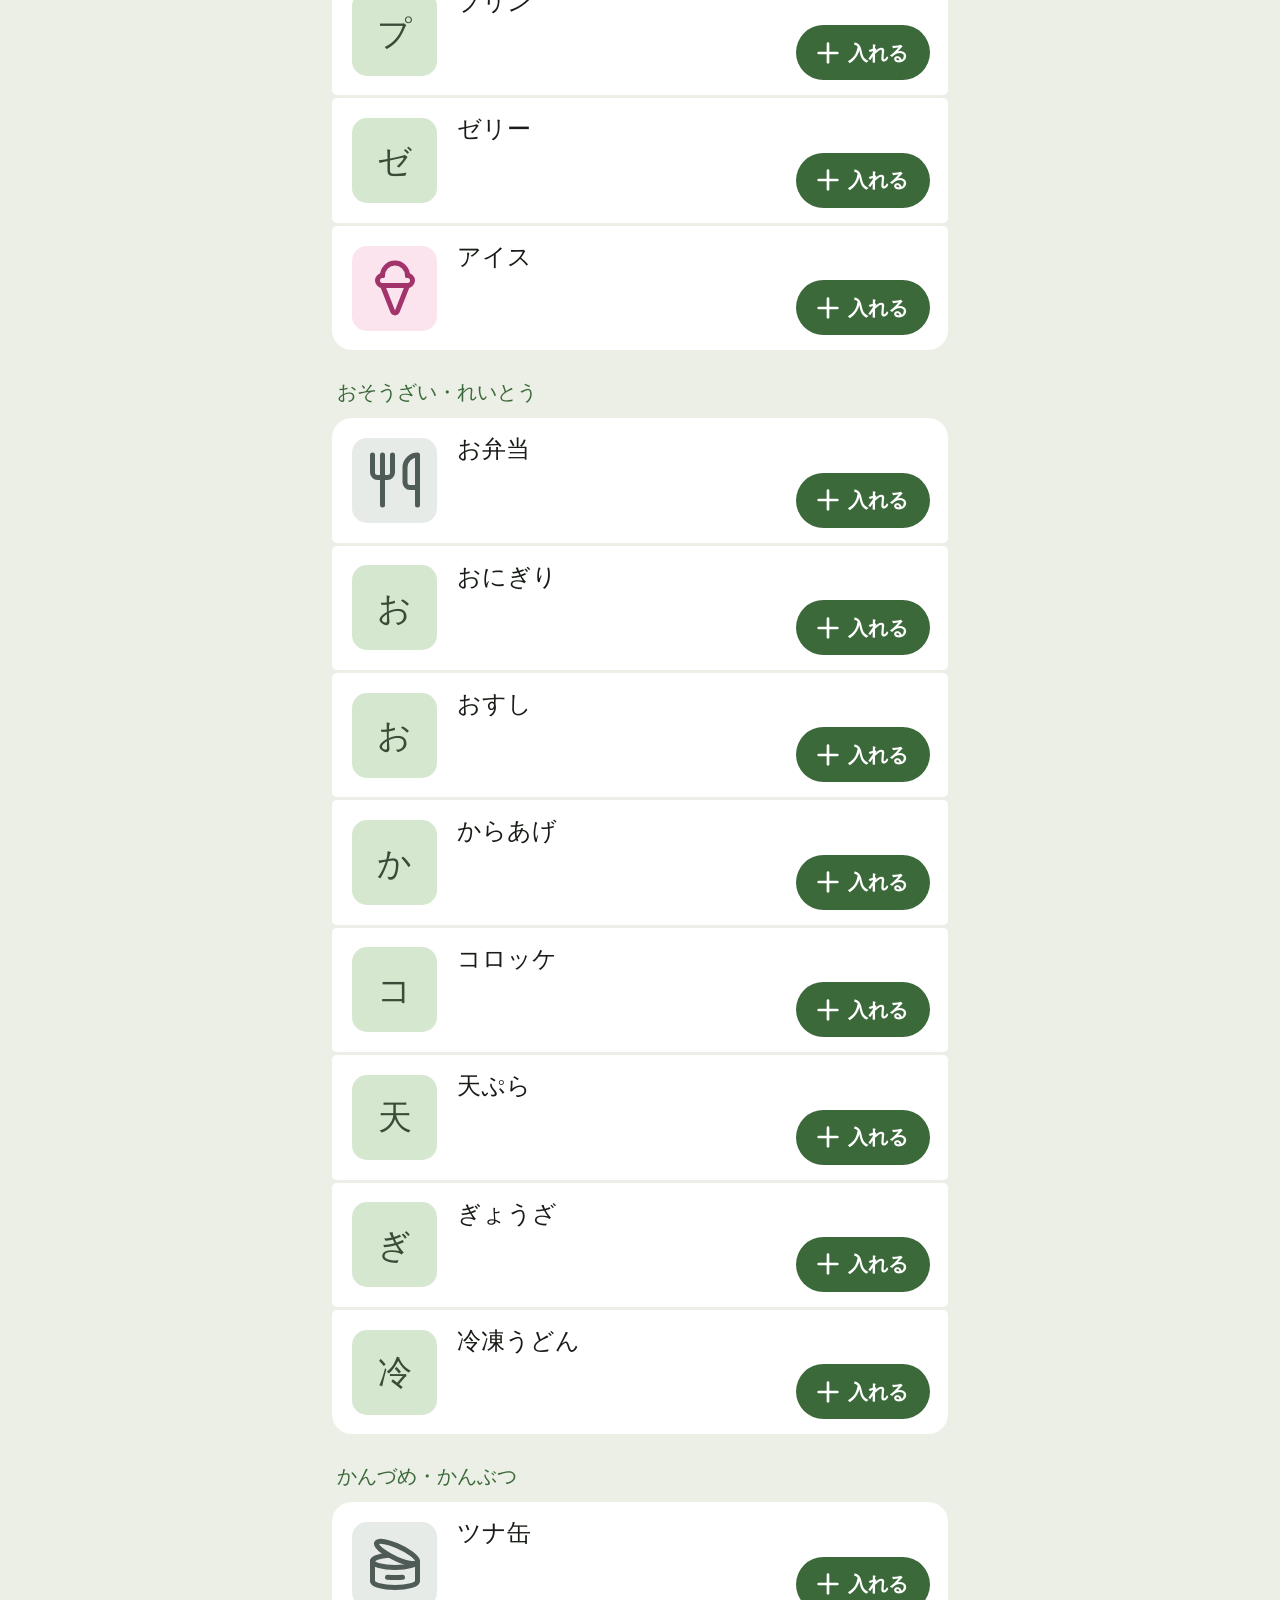
==== commit 20e232ad: "料理の セットを 20に：親の 画面には「料理を えらぶ」の 1行だけ（1.22） - はじめの セットを 20の 料理に（カレーライス・肉じゃが・豚の生姜焼き・鶏の唐揚げ・ハンバーグ・餃子・麻婆豆腐" ====
--- a/index.html
+++ b/index.html
@@ -16,7 +16,7 @@
 <link rel="manifest" href="manifest.webmanifest">
 <link rel="icon" href="icons/basket-192.png" type="image/png">
 <link rel="apple-touch-icon" href="icons/basket-apple-touch.png">
-<link rel="stylesheet" href="style.css?v=1.21">
+<link rel="stylesheet" href="style.css?v=1.22">
 </head>
 <body>
 
@@ -35,7 +35,7 @@
   <p class="wrap placenote" id="placeNote" role="alert" hidden></p>
   <p class="how wrap" id="how">えらび おわったら、下の <span class="g"><span data-ic="send"></span>送る</span> を 押してください。</p>
   <section id="extrasSec" class="wrap" hidden><h2 class="gh">ほかに たのむもの</h2><ul id="extrasList" class="rows"></ul></section>
-  <section id="g-set" class="wrap" data-g="set" hidden><h2 class="gh">セット</h2><ul id="setList" class="rows"></ul></section>
+  <section id="g-set" class="wrap" data-g="set" hidden><h2 class="gh">セット</h2><ul id="setOpen" class="rows"></ul></section>
   <div id="groups" class="wrap"></div>
   <p id="emptyItems" class="wrap note empty" hidden>品物が ありません。右上の「設定」から ふやしてください。</p>
 </main>
@@ -61,7 +61,7 @@
     <section class="sgrp" id="trashBox" hidden><h3>けした 品物<span>30日 とっておきます</span></h3><ul class="slist" id="trashList"></ul><button type="button" id="clearTrash" class="btn text sl"><span data-ic="trash-2"></span>ぜんぶ 完全に けす</button></section>
 
     <h2 class="sh">セット</h2>
-    <p class="note">親の 画面の 上に 出ます。「ぜんぶ 入れる」を 押すと、セットの 品物が まとめて 入ります。もう 入って いる 品物は、セットの 数に 足りない ときだけ ふえます。</p>
+    <p class="note">親の 画面の いちばん 上の「料理を えらぶ」を 押すと 出ます。「ぜんぶ 入れる」を 押すと、セットの 品物が まとめて 入ります。もう 入って いる 品物は、セットの 数に 足りない ときだけ ふえます。</p>
     <div class="btnrow"><button type="button" id="addSet" class="btn filled sl"><span data-ic="plus"></span>セットを ふやす</button></div>
     <ul class="slist mt-m" id="sSets"></ul>
 
@@ -132,7 +132,7 @@
     <p class="note">スマホを 人に ゆずる ときなどに。品物・写真・送った記録・録音・設定を ぜんぶ けして、はじめの 状態に 戻します。けした データは 戻せません。</p>
     <button type="button" id="wipeAll" class="btn danger sl"><span data-ic="trash-2"></span>データを ぜんぶ けす</button>
 
-    <p class="ver">かいものメモ 1.21</p>
+    <p class="ver">かいものメモ 1.22</p>
   </div>
 </section>
 
@@ -188,6 +188,19 @@
       <button type="button" id="typeToggle" class="btn text quiet sl"><span data-ic="keyboard"></span>文字で 入れるときは こちら</button>
     </div>
   </div></div>
+</div>
+
+<div class="layer" id="sh-sets" hidden role="dialog" aria-modal="true" aria-labelledby="setsTitle">
+  <div class="scrim" data-close></div>
+  <div class="sheet split">
+    <div class="sheet-body"><div class="wrap">
+      <h2 id="setsTitle">セット</h2>
+      <ul id="setList" class="rows"></ul>
+    </div></div>
+    <div class="sheet-foot"><div class="wrap">
+      <div class="acts"><button type="button" class="btn outlined big sl" data-close>とじる</button></div>
+    </div></div>
+  </div>
 </div>
 
 <div class="layer drawer" id="sh-nav" hidden role="dialog" aria-modal="true" aria-labelledby="navTitle">
@@ -327,7 +340,7 @@
 
 <div id="toast" role="status" aria-live="polite" hidden></div>
 
-<script src="check.js?v=1.21"></script>
-<script src="app.js?v=1.21"></script>
+<script src="check.js?v=1.22"></script>
+<script src="app.js?v=1.22"></script>
 </body>
 </html>
--- a/style.css
+++ b/style.css
@@ -383,6 +383,11 @@
 .setrow .put{min-height:2.75rem;padding:0 1.1rem 0 .8rem;gap:.25rem;background:var(--md-primary);color:var(--md-on-primary)}
 .setrow .put .ic{width:1.5rem;height:1.5rem}
 .setrow.sel .put{background:transparent;color:var(--md-on-primary-container);box-shadow:inset 0 0 0 1px var(--md-on-primary-container)}
+/* 1.22: the parent's screen has one row that opens the sets; its button is tonal (it puts nothing in), the arrow after the word */
+.setopen .open{min-height:2.75rem;padding:0 .7rem 0 1.1rem;gap:.15rem}
+.setopen .open .ic{width:1.5rem;height:1.5rem}
+/* a dish's name breaks between its phrases (豚の / 生姜焼き, not 豚の生姜焼 / き) where Chrome can tell them apart (119 on) */
+.setrow .nm,#sSets .stx b{word-break:auto-phrase}
 .setline{display:grid;grid-template-columns:2.5rem 1fr auto;grid-template-areas:"pic nm del" "pic q del";align-items:center;column-gap:.75rem;row-gap:.15rem;
   padding:.55rem .35rem .55rem .9rem}
 .setline > .pic{grid-area:pic;align-self:start;margin-top:.15rem}
